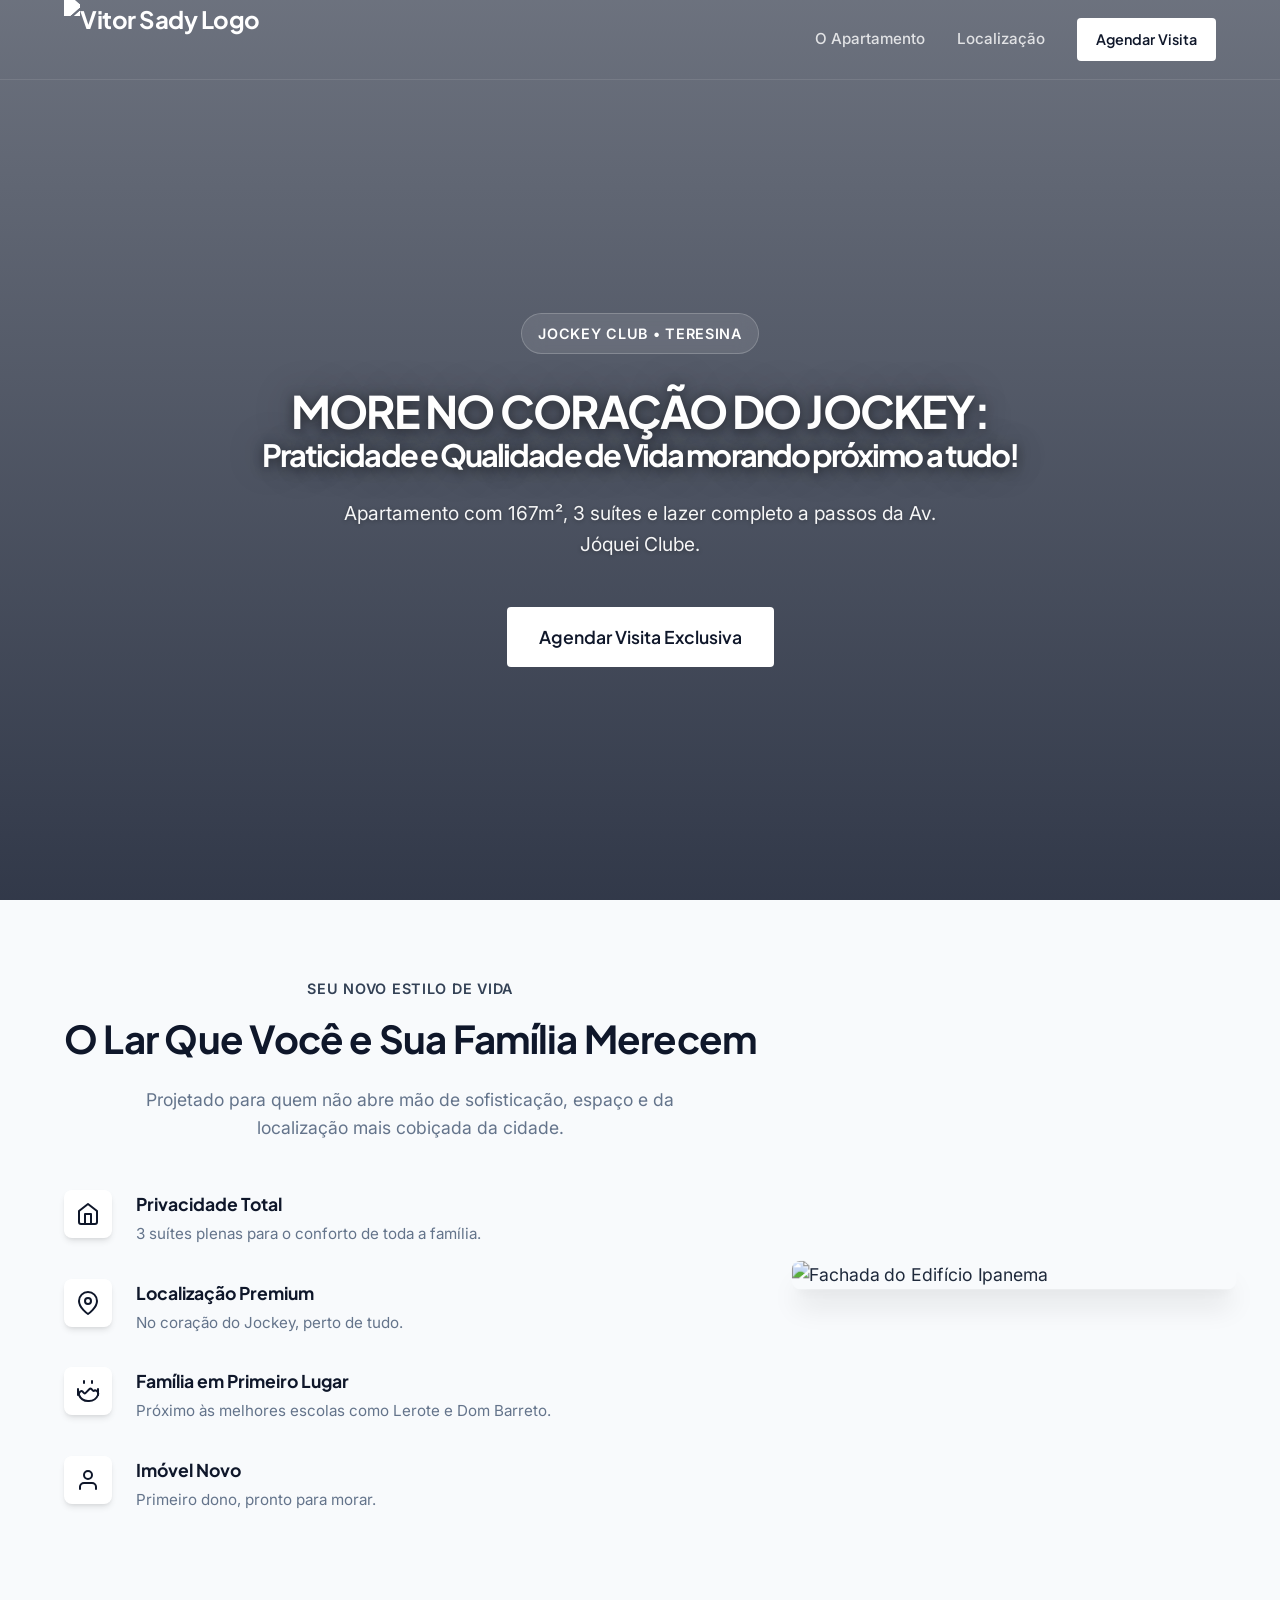
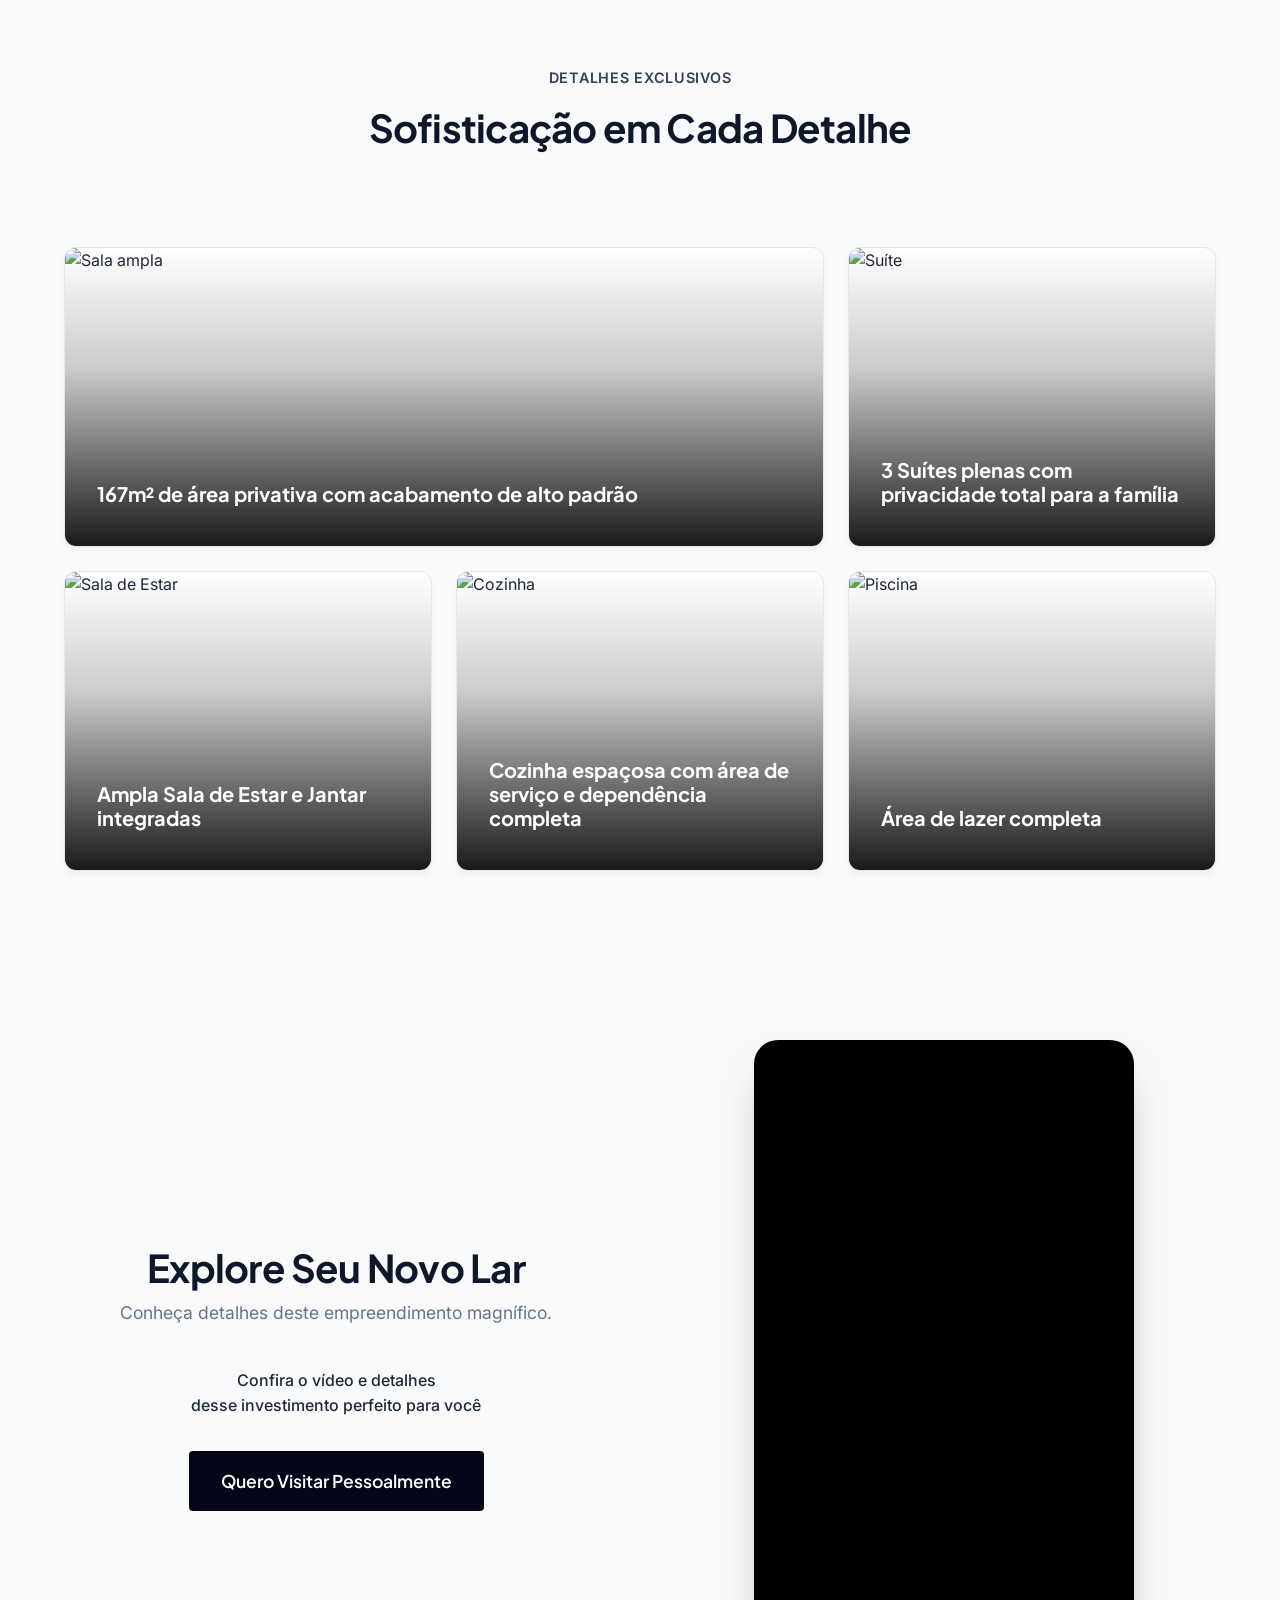
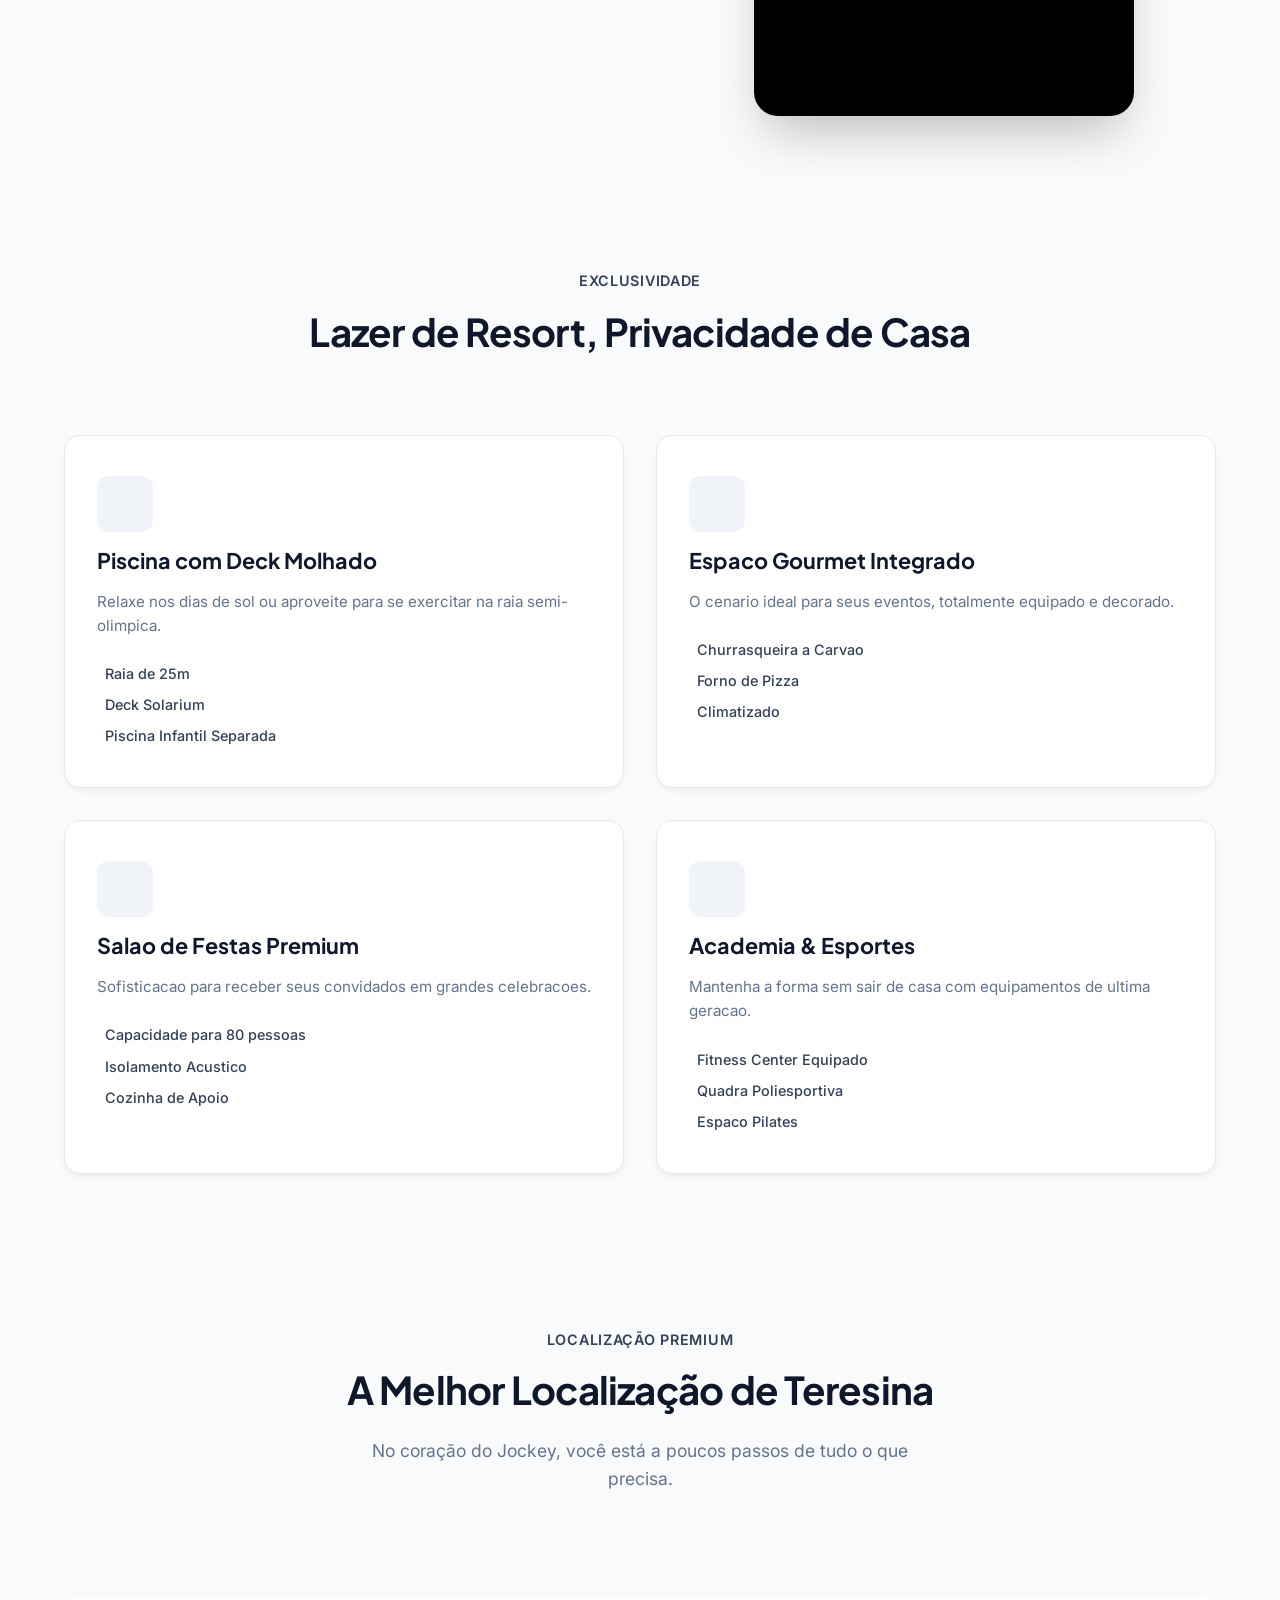
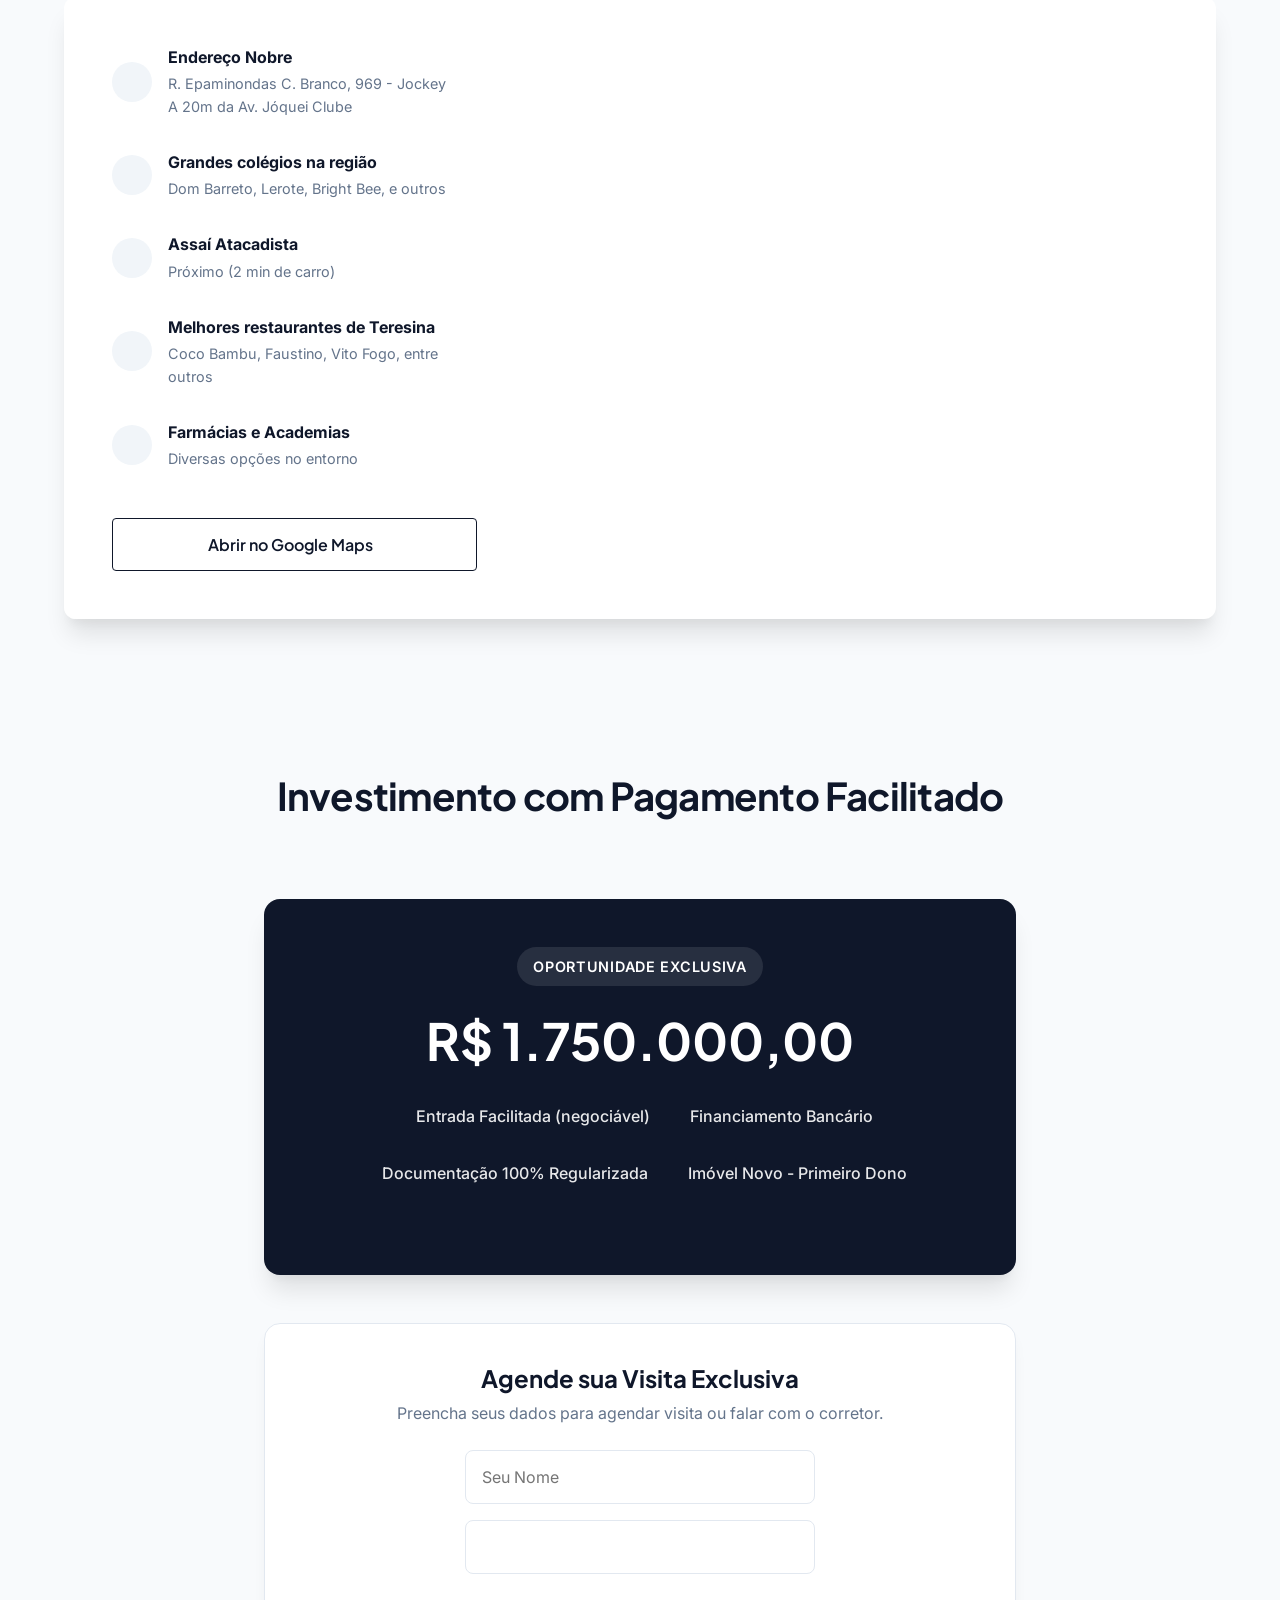
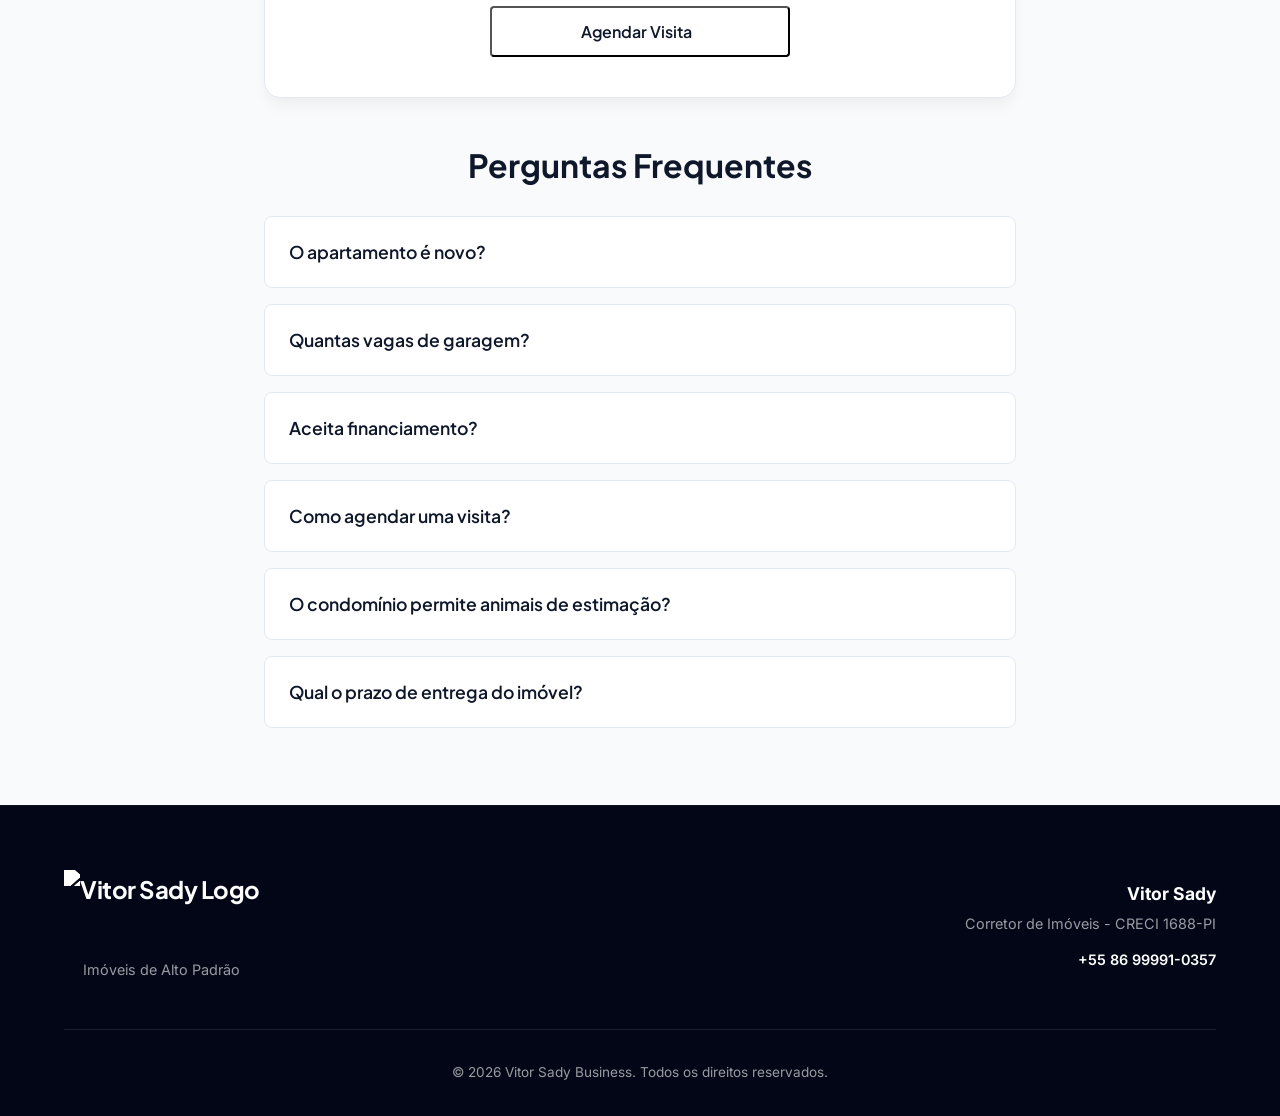
==== index.html @ 57211ab2 "copy: diminuir 5% e descer 2px" ====
<!DOCTYPE html>
<html lang="pt-BR">

<head>
    <meta charset="UTF-8">
    <meta name="viewport" content="width=device-width, initial-scale=1.0">
    <title>Apartamento de Luxo no Jockey | Edifício Ipanema</title>

    <!-- Fonts -->
    <link rel="preconnect" href="https://fonts.googleapis.com">
    <link rel="preconnect" href="https://fonts.gstatic.com" crossorigin>
    <link
        href="https://fonts.googleapis.com/css2?family=Inter:wght@300;400;500;600&family=Plus+Jakarta+Sans:wght@400;500;600;700&display=swap"
        rel="stylesheet">

    <!-- Styles -->
    <link rel="stylesheet" href="style.css">

    <!-- AOS CSS -->
    <link href="https://unpkg.com/aos@2.3.1/dist/aos.css" rel="stylesheet">

    <!-- Swiper CSS -->
    <link rel="stylesheet" href="https://cdn.jsdelivr.net/npm/swiper@11/swiper-bundle.min.css" />

    <!-- Phosphor Icons -->
    <script src="https://unpkg.com/@phosphor-icons/web@2.1.1"></script>

    <!-- intl-tel-input CSS -->
    <link rel="stylesheet" href="https://cdn.jsdelivr.net/npm/intl-tel-input@23.0.10/build/css/intlTelInput.css">

    <!-- Google Tag Manager -->
    <script>(function (w, d, s, l, i) {
            w[l] = w[l] || []; w[l].push({
                'gtm.start':
                    new Date().getTime(), event: 'gtm.js'
            }); var f = d.getElementsByTagName(s)[0],
                j = d.createElement(s), dl = l != 'dataLayer' ? '&l=' + l : ''; j.async = true; j.src =
                    'https://www.googletagmanager.com/gtm.js?id=' + i + dl; f.parentNode.insertBefore(j, f);
        })(window, document, 'script', 'dataLayer', 'GTM-5DJ7BKPL');</script>
    <!-- End Google Tag Manager -->

    <!-- Meta Pixel -->
    <script>
        !function (f, b, e, v, n, t, s) {
            if (f.fbq) return; n = f.fbq = function () {
                n.callMethod ?
                    n.callMethod.apply(n, arguments) : n.queue.push(arguments)
            };
            if (!f._fbq) f._fbq = n; n.push = n; n.loaded = !0; n.version = '2.0';
            n.queue = []; t = b.createElement(e); t.async = !0;
            t.src = v; s = b.getElementsByTagName(e)[0];
            s.parentNode.insertBefore(t, s)
        }(window, document, 'script',
            'https://connect.facebook.net/en_US/fbevents.js');
        fbq('init', '2383318495519826');
        fbq('track', 'PageView');
    </script>
    <noscript><img height="1" width="1" style="display:none"
            src="https://www.facebook.com/tr?id=2383318495519826&ev=PageView&noscript=1" /></noscript>
    <!-- End Meta Pixel -->

    <!-- Microsoft Clarity -->
    <script type="text/javascript">
        (function (c, l, a, r, i, t, y) {
            c[a] = c[a] || function () { (c[a].q = c[a].q || []).push(arguments) };
            t = l.createElement(r); t.async = 1; t.src = "https://www.clarity.ms/tag/" + i;
            y = l.getElementsByTagName(r)[0]; y.parentNode.insertBefore(t, y);
        })(window, document, "clarity", "script", "vmf20jaomr");
    </script>
    <!-- End Microsoft Clarity -->

</head>

<body>

    <!-- Google Tag Manager (noscript) -->
    <noscript><iframe src="https://www.googletagmanager.com/ns.html?id=GTM-5DJ7BKPL" height="0" width="0"
            style="display:none;visibility:hidden"></iframe></noscript>
    <!-- End Google Tag Manager (noscript) -->

    <!-- Header -->
    <header class="header">
        <div class="container header__container">
            <a href="#" class="logo">
                <img src="/.netlify/images?url=/images/logo-vitorsady.png&w=300&q=80" alt="Vitor Sady Logo"
                    class="logo__img" style="height: 80px; width: auto; filter: brightness(0) invert(1);">
            </a>
            <nav class="nav">
                <a href="#o-apartamento" class="nav__link">O Apartamento</a>
                <a href="#localizacao" class="nav__link">Localização</a>
                <a href="#contato" class="btn btn--primary btn--sm">Agendar Visita</a>
            </nav>
        </div>
    </header>

    <!-- Hero Section (Archetype: Hero Dominante) -->
    <section class="hero">
        <div class="hero__bg-container">
            <!-- Using a high-quality placeholder for luxury interior -->
            <img src="/.netlify/images?url=/images/sala%20com%20varanda-ipanema.jpeg&w=2000&q=80"
                alt="Sala de estar com varanda no Ipanema" class="hero__bg-img" loading="eager">
            <div class="hero__overlay"></div>
        </div>

        <div class="container hero__content">
            <span class="hero__tag">Jockey Club • Teresina</span>
            <h1 class="hero__headline">
                <span
                    style="font-size: 0.7em; white-space: nowrap; text-transform: uppercase; display: block; text-align: center;">More
                    no Coração do
                    Jockey:</span> <span
                    style="font-size: 0.48em; line-height: 1.2; display: block; text-align: center; white-space: nowrap; margin-top: 2px;">Praticidade
                    e Qualidade de Vida morando próximo a tudo!</span>
            </h1>

            <p class="hero__subheadline">
                Apartamento com 167m², 3 suítes e lazer completo a passos da Av. Jóquei Clube.
            </p>
            <div class="hero__actions">
                <a href="#contato" class="btn btn--primary btn--lg">
                    Agendar Visita Exclusiva
                </a>
            </div>
        </div>
    </section>

    <!-- Section 2: Para Quem é (Constraint: Grid Clean) -->
    <section class="section section--light" id="para-quem">
        <div class="container">
            <div class="grid-split grid-split--image-left">
                <div class="split__content" data-aos="fade-up" data-aos-duration="1000">
                    <span class="section__tag">Seu Novo Estilo de Vida</span>
                    <h2 class="section__title">O Lar Que Você e Sua Família Merecem</h2>
                    <p class="section__desc">
                        Projetado para quem não abre mão de sofisticação, espaço e da localização mais cobiçada da
                        cidade.
                    </p>

                    <ul class="feature-list">
                        <li class="feature-item">
                            <span class="feature-icon">
                                <svg xmlns="http://www.w3.org/2000/svg" width="24" height="24" viewBox="0 0 24 24"
                                    fill="none" stroke="currentColor" stroke-width="2" stroke-linecap="round"
                                    stroke-linejoin="round">
                                    <path d="M3 9l9-7 9 7v11a2 2 0 0 1-2 2H5a2 2 0 0 1-2-2z"></path>
                                    <polyline points="9 22 9 12 15 12 15 22"></polyline>
                                </svg>
                            </span>
                            <div class="feature-text">
                                <strong>Privacidade Total</strong>
                                <p>3 suítes plenas para o conforto de toda a família.</p>
                            </div>
                        </li>
                        <li class="feature-item">
                            <span class="feature-icon">
                                <svg xmlns="http://www.w3.org/2000/svg" width="24" height="24" viewBox="0 0 24 24"
                                    fill="none" stroke="currentColor" stroke-width="2" stroke-linecap="round"
                                    stroke-linejoin="round">
                                    <path d="M21 10c0 7-9 13-9 13s-9-6-9-13a9 9 0 0 1 18 0z"></path>
                                    <circle cx="12" cy="10" r="3"></circle>
                                </svg>
                            </span>
                            <div class="feature-text">
                                <strong>Localização Premium</strong>
                                <p>No coração do Jockey, perto de tudo.</p>
                            </div>
                        </li>
                        <li class="feature-item">
                            <span class="feature-icon">
                                <svg xmlns="http://www.w3.org/2000/svg" width="24" height="24" viewBox="0 0 24 24"
                                    fill="none" stroke="currentColor" stroke-width="2" stroke-linecap="round"
                                    stroke-linejoin="round">
                                    <path d="M22 10v6M2 10v6"></path>
                                    <path
                                        d="M12 22a9.7 9.7 0 0 1-9-6 3.5 3.5 0 0 1 1.05-3.3l.96-.51a1 1 0 0 1 1.25.13l1.8 1.8a1 1 0 0 0 1.4 0l4.3-4.3a1 1 0 0 1 1.4 0l1.8 1.8a1 1 0 0 0 1.25.13l.96-.51A3.5 3.5 0 0 1 22 16a9.7 9.7 0 0 1-9 6z">
                                    </path>
                                    <path d="M16 2v2"></path>
                                    <path d="M8 2v2"></path>
                                </svg>
                            </span>
                            <div class="feature-text">
                                <strong>Família em Primeiro Lugar</strong>
                                <p>Próximo às melhores escolas como Lerote e Dom Barreto.</p>
                            </div>
                        </li>
                        <li class="feature-item">
                            <span class="feature-icon">
                                <svg xmlns="http://www.w3.org/2000/svg" width="24" height="24" viewBox="0 0 24 24"
                                    fill="none" stroke="currentColor" stroke-width="2" stroke-linecap="round"
                                    stroke-linejoin="round">
                                    <path d="M20 21v-2a4 4 0 0 0-4-4H8a4 4 0 0 0-4 4v2"></path>
                                    <circle cx="12" cy="7" r="4"></circle>
                                </svg>
                            </span>
                            <div class="feature-text">
                                <strong>Imóvel Novo</strong>
                                <p>Primeiro dono, pronto para morar.</p>
                            </div>
                        </li>
                    </ul>
                </div>
                <div class="split__image" data-aos="fade-up" data-aos-delay="200" data-aos-duration="1000">
                    <div class="image-frame">
                        <img src="/.netlify/images?url=/images/fachada1-ipanema.jpeg&w=1200&q=80"
                            alt="Fachada do Edifício Ipanema" loading="lazy">
                    </div>
                </div>
            </div>
        </div>
    </section>

    <!-- Section 3: O Apartamento (Bento Box) -->
    <section class="section" id="o-apartamento">
        <div class="container">
            <div class="section__header" data-aos="fade-up">
                <span class="section__tag">Detalhes Exclusivos</span>
                <h2 class="section__title">Sofisticação em Cada Detalhe</h2>
            </div>

            <div class="bento-grid">
                <!-- Card 1: 167m² (Large) -->
                <div class="bento-card bento-card--large" data-aos="fade-up" data-aos-delay="100">
                    <img src="/.netlify/images?url=/images/sala%20com%20varanda-ipanema.jpeg&w=1200&q=80"
                        alt="Sala ampla" class="bento-bg" loading="lazy" width="1200" height="800">
                    <div class="bento-overlay"></div>
                    <div class="bento-icon">
                        <i class="ph ph-arrows-out-cardinal"></i>
                    </div>
                    <div class="bento-content relative">
                        <h3>167m² de área privativa com acabamento de alto padrão</h3>
                    </div>
                </div>

                <!-- Card 2: 3 Suítes -->
                <div class="bento-card" data-aos="fade-up" data-aos-delay="200">
                    <img src="/.netlify/images?url=/images/suite%20com%20varanda-ipanema.jpeg&w=800&q=80" alt="Suíte"
                        class="bento-bg" loading="lazy" width="800" height="600">
                    <div class="bento-overlay"></div>
                    <div class="bento-icon">
                        <i class="ph ph-bed"></i>
                    </div>
                    <div class="bento-content relative">
                        <h3>3 Suítes plenas com privacidade total para a família</h3>
                    </div>
                </div>

                <!-- Card 3: Sala Estar/Jantar -->
                <div class="bento-card" data-aos="fade-up" data-aos-delay="300">
                    <img src="/.netlify/images?url=/images/sala-ipanema.jpeg&w=800&q=80" alt="Sala de Estar"
                        class="bento-bg" loading="lazy" width="800" height="600">
                    <div class="bento-overlay"></div>
                    <div class="bento-icon">
                        <i class="ph ph-armchair"></i>
                    </div>
                    <div class="bento-content relative">
                        <h3>Ampla Sala de Estar e Jantar integradas</h3>
                    </div>
                </div>

                <!-- Card 4: Cozinha -->
                <div class="bento-card" data-aos="fade-up" data-aos-delay="400">
                    <img src="/.netlify/images?url=/images/cozinha-ipanema.jpeg&w=800&q=80" alt="Cozinha"
                        class="bento-bg" loading="lazy" width="800" height="600">
                    <div class="bento-overlay"></div>
                    <div class="bento-icon">
                        <i class="ph ph-cooking-pot"></i>
                    </div>
                    <div class="bento-content relative">
                        <h3>Cozinha espaçosa com área de serviço e dependência completa</h3>
                    </div>
                </div>

                <!-- Card 5: Área de Lazer (Atualizado) -->
                <div class="bento-card" data-aos="fade-up" data-aos-delay="500">
                    <img src="/.netlify/images?url=/images/piscina-ipanema.jpeg&w=800&q=80" alt="Piscina"
                        class="bento-bg" loading="lazy" width="800" height="600">
                    <div class="bento-overlay"></div>
                    <div class="bento-icon">
                        <i class="ph ph-swimming-pool"></i>
                    </div>
                    <div class="bento-content relative">
                        <h3>Área de lazer completa</h3>
                    </div>
                </div>
            </div>
        </div>
    </section>

    <!-- Section 4: Explore Seu Novo Lar (Video Tour) -->
    <section class="section section--light" id="galeria">
        <div class="container">
            <div class="grid-split grid-split--video">
                <div class="split__content" data-aos="fade-right"
                    style="text-align: center; display: flex; flex-direction: column; align-items: center;">

                    <h2 class="section__title">Explore Seu Novo Lar</h2>
                    <p class="section__desc">
                        Conheça detalhes deste empreendimento magnífico.
                    </p>
                    <div class="video-highlights" style="text-align: center; align-items: center;">
                        <div class="highlight-item" style="justify-content: center; text-align: center;">
                            <span style="display: block; max-width: 350px; margin: 0 auto; font-size: 1rem;">Confira
                                o vídeo e detalhes<br>desse investimento perfeito para você</span>
                        </div>

                    </div>
                    <a href="#contato" class="btn btn--accent btn--lg desktop-only"
                        style="margin-top: 2rem; display: table; margin-left: auto; margin-right: auto;">
                        Quero Visitar Pessoalmente
                    </a>

                </div>
                <div class="split__video" data-aos="fade-left">
                    <div class="video-container-vertical">
                        <div class="video-wrapper">
                            <video class="video-element" loop playsinline
                                poster="/.netlify/images?url=/images/fachada1-ipanema.jpeg&w=800&q=80"
                                style="width: 100%; height: 100%; object-fit: cover; cursor: pointer;">
                                <source src="/images/video-ipanema.MOV" type="video/quicktime">
                                <source src="/images/video-ipanema.MOV" type="video/mp4">
                                Seu navegador não suporta vídeos.
                            </video>
                            <div class="video-play-btn">
                                <i class="ph-fill ph-play" style="font-size: 5rem; color: white;"></i>
                            </div>
                        </div>
                    </div>
                    <a href="#contato" class="btn btn--accent btn--lg mobile-only"
                        style="margin-top: 2rem; display: table; margin-left: auto; margin-right: auto;">
                        Quero Visitar Pessoalmente
                    </a>
                </div>
            </div>
        </div>
    </section>

    <!-- Section 5: Lazer e Convivência (Zig-Zag) -->
    <section class="section" id="lazer">
        <div class="container">
            <div class="section__header" data-aos="fade-up">
                <span class="section__tag">Exclusividade</span>
                <h2 class="section__title">Lazer de Resort, Privacidade de Casa</h2>
            </div>

            <div class="leisure-cards-grid">
                <!-- Card 1: Piscina -->
                <div class="leisure-card" data-aos="fade-up" data-aos-delay="100">
                    <div class="leisure-card__icon">
                        <i class="ph ph-swimming-pool"></i>
                    </div>
                    <h3 class="leisure-card__title">Piscina com Deck Molhado</h3>
                    <p class="leisure-card__desc">Relaxe nos dias de sol ou aproveite para se exercitar na raia
                        semi-olimpica.</p>
                    <ul class="leisure-card__features">
                        <li><i class="ph ph-check-circle"></i> Raia de 25m</li>
                        <li><i class="ph ph-check-circle"></i> Deck Solarium</li>
                        <li><i class="ph ph-check-circle"></i> Piscina Infantil Separada</li>
                    </ul>
                </div>

                <!-- Card 2: Espaco Gourmet -->
                <div class="leisure-card" data-aos="fade-up" data-aos-delay="200">
                    <div class="leisure-card__icon">
                        <i class="ph ph-fork-knife"></i>
                    </div>
                    <h3 class="leisure-card__title">Espaco Gourmet Integrado</h3>
                    <p class="leisure-card__desc">O cenario ideal para seus eventos, totalmente equipado e decorado.</p>
                    <ul class="leisure-card__features">
                        <li><i class="ph ph-check-circle"></i> Churrasqueira a Carvao</li>
                        <li><i class="ph ph-check-circle"></i> Forno de Pizza</li>
                        <li><i class="ph ph-check-circle"></i> Climatizado</li>
                    </ul>
                </div>

                <!-- Card 3: Salao de Festas -->
                <div class="leisure-card" data-aos="fade-up" data-aos-delay="300">
                    <div class="leisure-card__icon">
                        <i class="ph ph-champagne"></i>
                    </div>
                    <h3 class="leisure-card__title">Salao de Festas Premium</h3>
                    <p class="leisure-card__desc">Sofisticacao para receber seus convidados em grandes celebracoes.</p>
                    <ul class="leisure-card__features">
                        <li><i class="ph ph-check-circle"></i> Capacidade para 80 pessoas</li>
                        <li><i class="ph ph-check-circle"></i> Isolamento Acustico</li>
                        <li><i class="ph ph-check-circle"></i> Cozinha de Apoio</li>
                    </ul>
                </div>

                <!-- Card 4: Academia -->
                <div class="leisure-card" data-aos="fade-up" data-aos-delay="400">
                    <div class="leisure-card__icon">
                        <i class="ph ph-barbell"></i>
                    </div>
                    <h3 class="leisure-card__title">Academia & Esportes</h3>
                    <p class="leisure-card__desc">Mantenha a forma sem sair de casa com equipamentos de ultima geracao.
                    </p>
                    <ul class="leisure-card__features">
                        <li><i class="ph ph-check-circle"></i> Fitness Center Equipado</li>
                        <li><i class="ph ph-check-circle"></i> Quadra Poliesportiva</li>
                        <li><i class="ph ph-check-circle"></i> Espaco Pilates</li>
                    </ul>
                </div>
            </div>
        </div>
    </section>

    <!-- Section 6: Localização (Map) -->
    <section class="section section--light" id="localizacao">
        <div class="container">
            <div class="section__header" data-aos="fade-up">
                <span class="section__tag">Localização Premium</span>
                <h2 class="section__title">A Melhor Localização de Teresina</h2>
                <p class="section__desc">No coração do Jockey, você está a poucos passos de tudo o que precisa.</p>
            </div>

            <div class="location-container">
                <!-- Lista de Proximidade -->
                <div class="location-list" data-aos="fade-right">
                    <div class="location-item">
                        <div class="location-icon">
                            <i class="ph ph-map-pin"></i>
                        </div>
                        <div class="location-info">
                            <strong>Endereço Nobre</strong>
                            <span>R. Epaminondas C. Branco, 969 - Jockey<br>A 20m da Av. Jóquei Clube</span>
                        </div>
                    </div>
                    <div class="location-item">
                        <div class="location-icon">
                            <i class="ph ph-graduation-cap"></i>
                        </div>
                        <div class="location-info">
                            <strong>Grandes colégios na região</strong>
                            <span>Dom Barreto, Lerote, Bright Bee, e outros</span>
                        </div>
                    </div>
                    <div class="location-item">
                        <div class="location-icon">
                            <i class="ph ph-shopping-cart"></i>
                        </div>
                        <div class="location-info">
                            <strong>Assaí Atacadista</strong>
                            <span>Próximo (2 min de carro)</span>
                        </div>
                    </div>
                    <div class="location-item">
                        <div class="location-icon">
                            <i class="ph ph-fork-knife"></i>
                        </div>
                        <div class="location-info">
                            <strong>Melhores restaurantes de Teresina</strong>
                            <span>Coco Bambu, Faustino, Vito Fogo, entre outros</span>
                        </div>
                    </div>
                    <div class="location-item">
                        <div class="location-icon">
                            <i class="ph ph-first-aid-kit"></i>
                        </div>
                        <div class="location-info">
                            <strong>Farmácias e Academias</strong>
                            <span>Diversas opções no entorno</span>
                        </div>
                    </div>

                    <a href="https://www.google.com/maps/place/Condom%C3%ADnio+Ipanema/@-5.072639,-42.791676,15z"
                        target="_blank" class="btn btn--primary btn--outline">
                        Abrir no Google Maps
                        <i class="ph ph-arrow-up-right"></i>
                    </a>
                </div>

                <!-- Mapa Google Maps -->
                <div class="location-map" data-aos="fade-left">
                    <iframe
                        src="https://www.google.com/maps/embed?pb=!1m18!1m12!1m3!1d7948.383612598257!2d-42.791676305559115!3d-5.072639179616564!2m3!1f0!2f0!3f0!3m2!1i1024!2i768!4f13.1!3m3!1m2!1s0x78e3b001b61cc8d%3A0xbdd4f59ca7534619!2sCondom%C3%ADnio%20Ipanema!5e0!3m2!1spt-BR!2sbr!4v1770845676160!5m2!1spt-BR!2sbr"
                        width="100%" height="100%" style="border:0;" allowfullscreen="" loading="lazy"
                        referrerpolicy="no-referrer-when-downgrade">
                    </iframe>
                </div>
            </div>
        </div>
    </section>

    <!-- Section 7: Investimento -->
    <section class="section" id="investimento">
        <div class="container container--narrow">
            <div class="section__header" data-aos="fade-up">
                <h2 class="section__title" style="text-align:center;">Investimento com Pagamento Facilitado</h2>
            </div>

            <div class="investment-card" data-aos="zoom-in">
                <span class="investment-tag">Oportunidade Exclusiva</span>
                <h2 class="investment-price">R$ 1.750.000,00</h2>
                <div class="investment-features">
                    <span><i class="ph ph-hand-coins"></i> Entrada Facilitada (negociável)</span>
                    <span><i class="ph ph-bank"></i> Financiamento Bancário</span>
                    <span><i class="ph ph-file-text"></i> Documentação 100% Regularizada</span>
                    <span><i class="ph ph-seal-check"></i> Imóvel Novo - Primeiro Dono</span>
                </div>
            </div>

            <div class="investment-form" id="contato" data-aos="fade-up" data-aos-delay="150">
                <h3 class="investment-form__title">Agende sua Visita Exclusiva</h3>
                <p class="investment-form__desc">Preencha seus dados para agendar visita ou falar com o corretor.</p>
                <form id="lead-form" name="lead-ipanema" method="POST" action="/obrigado.html" data-netlify="true"
                    netlify-honeypot="bot-field" class="investment-form__form" data-form>

                    <!-- OBRIGATÓRIO para AJAX -->
                    <input type="hidden" name="form-name" value="lead-ipanema">

                    <!-- Honeypot -->
                    <p hidden><label>Não preencha: <input name="bot-field"></label></p>

                    <div class="form-group">
                        <input type="text" id="name" name="name" placeholder="Seu Nome" required autocomplete="name">
                    </div>
                    <div class="form-group">
                        <input type="tel" id="phone" name="phone" required autocomplete="tel">
                    </div>

                    <div class="form-feedback"></div>

                    <button type="submit" class="btn btn--primary btn--lg btn--full">
                        Agendar Visita
                        <i class="ph ph-arrow-right"></i>
                    </button>
                </form>
            </div>

            <div class="faq-section" data-aos="fade-up" data-aos-delay="200">
                <h3 class="faq-title">Perguntas Frequentes</h3>
                <div class="accordion">
                    <div class="accordion-item">
                        <button class="accordion-header">
                            O apartamento é novo?
                            <i class="ph ph-caret-down"></i>
                        </button>
                        <div class="accordion-content">
                            <p>Sim, é um imóvel novo, nunca habitado (primeiro dono).</p>
                        </div>
                    </div>
                    <div class="accordion-item">
                        <button class="accordion-header">
                            Quantas vagas de garagem?
                            <i class="ph ph-caret-down"></i>
                        </button>
                        <div class="accordion-content">
                            <p>São 3 vagas de garagem cobertas e soltas.</p>
                        </div>
                    </div>
                    <div class="accordion-item">
                        <button class="accordion-header">
                            Aceita financiamento?
                            <i class="ph ph-caret-down"></i>
                        </button>
                        <div class="accordion-content">
                            <p>Sim, trabalhamos com todos os bancos para aprovação do seu crédito.</p>
                        </div>
                    </div>
                    <div class="accordion-item">
                        <button class="accordion-header">
                            Como agendar uma visita?
                            <i class="ph ph-caret-down"></i>
                        </button>
                        <div class="accordion-content">
                            <p>Basta preencher o formulário abaixo e falar diretamente comigo.</p>
                        </div>
                    </div>
                    <div class="accordion-item">
                        <button class="accordion-header">
                            O condomínio permite animais de estimação?
                            <i class="ph ph-caret-down"></i>
                        </button>
                        <div class="accordion-content">
                            <p>Sim, o condomínio é Pet Friendly e conta com áreas de passeio próximas ao empreendimento.
                            </p>
                        </div>
                    </div>
                    <div class="accordion-item">
                        <button class="accordion-header">
                            Qual o prazo de entrega do imóvel?
                            <i class="ph ph-caret-down"></i>
                        </button>
                        <div class="accordion-content">
                            <p>O Edifício Ipanema já está pronto para morar! Agende sua visita e mude-se imediatamente.
                            </p>
                        </div>
                    </div>
                </div>
            </div>
        </div>
    </section>

    </section>

    <!-- Qualification Modal -->
    <div id="quiz-modal" class="modal-overlay" aria-hidden="true">
        <div class="modal-content">
            <button class="modal-close" aria-label="Fechar">&times;</button>

            <div id="quiz-step-1" class="quiz-step active">
                <h3>Estamos quase lá!</h3>
                <p>Responda rápido para personalizarmos seu atendimento.</p>

                <form id="quiz-form" name="qualification-ipanema" method="POST" action="/obrigado.html"
                    data-netlify="true" netlify-honeypot="bot-field">
                    <!-- OBRIGATÓRIO para AJAX -->
                    <input type="hidden" name="form-name" value="qualification-ipanema">

                    <!-- Honeypot -->
                    <p hidden><label>Não preencha: <input name="bot-field"></label></p>

                    <!-- Hidden inputs para vincular ao lead -->
                    <input type="hidden" name="lead_name" id="quiz-lead-name">
                    <input type="hidden" name="lead_phone" id="quiz-lead-phone">

                    <div class="quiz-question">
                        <label>Qual sua urgência para adquirir o imóvel?</label>
                        <div class="quiz-options">
                            <label class="quiz-option">
                                <input type="radio" name="urgency" value="Imediata" required>
                                <span>Imediatamente</span>
                            </label>
                            <label class="quiz-option">
                                <input type="radio" name="urgency" value="3 meses">
                                <span>Até 3 meses</span>
                            </label>
                            <label class="quiz-option">
                                <input type="radio" name="urgency" value="1 ano">
                                <span>Até 1 ano</span>
                            </label>
                        </div>
                    </div>

                    <div class="quiz-question">
                        <label>A renda familiar ideal para adquirir esse imóvel é de R$35 mil. Você acha que é a
                            sua?</label>
                        <div class="quiz-options">
                            <label class="quiz-option">
                                <input type="radio" name="income" value="Sim" required>
                                <span>Sim</span>
                            </label>
                            <label class="quiz-option">
                                <input type="radio" name="income" value="Não">
                                <span>Não</span>
                            </label>
                        </div>
                    </div>

                    <div class="form-feedback"></div>
                    <button type="submit" class="btn btn--primary btn--full">Concluir Agendamento</button>
                </form>
            </div>

            <div id="quiz-success" class="quiz-step">
                <div class="success-icon">
                    <i class="ph ph-check-circle"></i>
                </div>
                <h3>Agendamento Confirmado!</h3>
                <p>Obrigado, <span id="user-name-display"></span>. Recebemos seus dados e em breve entraremos em contato
                    pelo WhatsApp para confirmar o horário.</p>
                <button class="btn btn--primary btn--outline modal-close-btn">Fechar</button>
            </div>
        </div>
    </div>

    <!-- Lightbox Modal -->
    <div id="lightbox-modal" class="modal-overlay" aria-hidden="true" style="z-index: 1000;">
        <div class="lightbox-content"
            style="position: relative; max-width: 90%; max-height: 90vh; display: flex; justify-content: center; align-items: center;">
            <button class="lightbox-close" aria-label="Fechar"
                style="position: absolute; top: -40px; right: 0; background: none; border: none; color: white; font-size: 2rem; cursor: pointer;">&times;</button>
            <img id="lightbox-img" src="" alt="Imagem ampliada"
                style="max-width: 100%; max-height: 90vh; border-radius: 8px; box-shadow: 0 10px 25px rgba(0,0,0,0.5);">
        </div>
    </div>

    <!-- Footer -->
    <footer class="footer">
        <div class="container">
            <div class="footer-content">
                <div class="footer-brand">
                    <a href="#" class="logo">
                        <img src="/.netlify/images?url=/images/logo-vitorsady.png&w=300&q=80" alt="Vitor Sady Logo"
                            class="logo__img" style="height: 80px; width: auto; filter: brightness(0) invert(1);">
                    </a>
                    <p>Imóveis de Alto Padrão</p>
                </div>
                <div class="footer-contact">
                    <strong>Vitor Sady</strong>
                    <span>Corretor de Imóveis - CRECI 1688-PI</span>
                    <a href="tel:+5586999910357" class="footer-phone">+55 86 99991-0357</a>
                </div>
            </div>
            <div class="footer-bottom">
                <p>&copy; 2026 Vitor Sady Business. Todos os direitos reservados.</p>
            </div>
        </div>
    </footer>

    <!-- AOS Script -->
    <script src="https://unpkg.com/aos@2.3.1/dist/aos.js"></script>

    <!-- Swiper JS -->
    <script src="https://cdn.jsdelivr.net/npm/swiper@11/swiper-bundle.min.js"></script>

    <!-- intl-tel-input JS -->
    <script src="https://cdn.jsdelivr.net/npm/intl-tel-input@23.0.10/build/js/intlTelInput.min.js"></script>

    <!-- Main Script -->
    <script src="script.js"></script>

    <script>
        AOS.init({
            disableMutationObserver: true,
            once: true,
            offset: 50
        });
    </script>
</body>

</html>
---- style.css ----
/* 
* Theme: Minimalist Executive
* Fonts: Plus Jakarta Sans (Headers) + Inter (Body)
* Colors: Slate 900 (Primary), Slate 50 (Bg)
*/

:root {
    /* Colors */
    --color-primary: #0f172a;
    /* Slate 900 */
    --color-secondary: #334155;
    /* Slate 700 */
    --color-accent: #ffffff;
    /* White */
    --color-bg: #f8fafc;
    /* Slate 50 */
    --color-text: #1e293b;
    /* Slate 800 */
    --color-text-light: #64748b;
    /* Slate 500 */
    --color-border: #e2e8f0;
    /* Slate 200 */

    /* Typography */
    --font-heading: 'Plus Jakarta Sans', sans-serif;
    --font-body: 'Inter', sans-serif;

    /* Spacing */
    --container-width: 1200px;
    --header-height: 80px;

    /* Spacing Fluid */
    --space-sm: clamp(0.75rem, 0.6rem + 0.8vw, 1.25rem);
    --space-md: clamp(1.5rem, 1.2rem + 1.5vw, 2.5rem);
    --space-lg: clamp(2.5rem, 2rem + 2.5vw, 3.5rem);
    --space-xl: clamp(3rem, 2.4rem + 3vw, 5rem);
}

/* Reset & Base */
*,
*::before,
*::after {
    box-sizing: border-box;
    margin: 0;
    padding: 0;
}

html {
    scroll-behavior: smooth;
    font-size: 16px;
}

body {
    font-family: var(--font-body);
    background-color: var(--color-bg);
    color: var(--color-text);
    line-height: 1.6;
    -webkit-font-smoothing: antialiased;
}

h1,
h2,
h3,
h4,
h5,
h6 {
    font-family: var(--font-heading);
    font-weight: 700;
    line-height: 1.2;
    color: var(--color-primary);
}

img {
    max-width: 100%;
    display: block;
    height: auto;
}

a {
    text-decoration: none;
    color: inherit;
    transition: all 0.3s ease;
}

/* Layout Utilities */
.container {
    width: 100%;
    max-width: var(--container-width);
    margin: 0 auto;
    padding: 0 1.5rem;
}

.section {
    padding: var(--space-xl) 0;
}

.section--light {
    background-color: var(--color-bg);
}

/* Header */
.header {
    position: absolute;
    top: 0;
    left: 0;
    width: 100%;
    z-index: 100;
    height: var(--header-height);
    display: flex;
    align-items: center;
    border-bottom: 1px solid rgba(255, 255, 255, 0.1);
}

.header__container {
    display: flex;
    justify-content: space-between;
    align-items: center;
}

.logo {
    font-family: var(--font-heading);
    font-weight: 700;
    font-size: 1.5rem;
    color: white;
    letter-spacing: -0.02em;
}

.nav {
    display: flex;
    gap: 2rem;
    align-items: center;
}

.nav__link {
    color: rgba(255, 255, 255, 0.8);
    font-size: 0.95rem;
    font-weight: 500;
}

.nav__link:hover {
    color: white;
}

/* Buttons */
.btn {
    display: inline-flex;
    align-items: center;
    justify-content: center;
    padding: 0.8rem 1.6rem;
    border-radius: 4px;
    font-weight: 600;
    cursor: pointer;
    transition: all 0.3s cubic-bezier(0.4, 0, 0.2, 1);
    font-family: var(--font-heading);
}

.btn--primary {
    background-color: white;
    color: var(--color-primary);
}

.btn--primary:hover {
    transform: translateY(-2px);
    box-shadow: 0 10px 20px rgba(0, 0, 0, 0.1);
}

.btn--accent {
    background-color: #020617;
    color: white;
}

.btn--accent:hover {
    background-color: #0f172a;
    transform: translateY(-2px);
    box-shadow: 0 10px 20px rgba(2, 6, 23, 0.3);
}

.btn--sm {
    padding: 0.6rem 1.2rem;
    font-size: 0.9rem;
}

.btn--lg {
    padding: 1rem 2rem;
    font-size: 1.1rem;
}

/* Hero Section */
.hero {
    position: relative;
    height: 100dvh;
    min-height: 600px;
    display: flex;
    align-items: center;
    color: white;
    overflow: hidden;
}

.hero__bg-container {
    position: absolute;
    inset: 0;
    z-index: 1;
}

.hero__bg-img {
    width: 100%;
    height: 100%;
    object-fit: cover;
    /* Basic Parallax simulation with fixed attachment where supported, usually JS is better for control but this is CSS only attempt or basic */
    /* For true parallax we need JS or simple CSS transform */
    transform: scale(1.1);
    /* Slight zoom for future parallax hook */
}

/* Overlay gradient for text readability */
.hero__overlay {
    position: absolute;
    inset: 0;
    background: linear-gradient(to bottom,
            rgba(15, 23, 42, 0.6) 0%,
            rgba(15, 23, 42, 0.85) 100%);
    z-index: 2;
}

.hero__content {
    position: relative;
    z-index: 3;
    max-width: 900px;
    /* Constraints: Hero Dominante focus */
    margin-left: auto;
    margin-right: auto;
    text-align: center;
    padding-top: var(--header-height);
}

.hero__tag {
    display: inline-block;
    padding: 0.5rem 1rem;
    background: rgba(255, 255, 255, 0.1);
    backdrop-filter: blur(10px);
    border: 1px solid rgba(255, 255, 255, 0.2);
    border-radius: 100px;
    font-size: 0.9rem;
    font-weight: 600;
    margin-bottom: 2rem;
    text-transform: uppercase;
    letter-spacing: 0.05em;
    animation: fadeUp 0.8s ease-out forwards;
}

.hero__headline {
    font-size: clamp(2.5rem, 5vw, 4.5rem);
    line-height: 1.1;
    margin-bottom: 1.5rem;
    letter-spacing: -0.03em;
    color: #ffffff;
    text-shadow: 0 2px 12px rgba(0, 0, 0, 0.5), 0 0 40px rgba(0, 0, 0, 0.3);
}

.hero__subheadline {
    font-size: clamp(1.1rem, 1.5vw, 1.35rem);
    color: rgba(255, 255, 255, 0.95);
    margin-bottom: 3rem;
    max-width: 600px;
    margin-left: auto;
    margin-right: auto;
    text-shadow: 0 1px 4px rgba(0, 0, 0, 0.3);
}

.hero__actions {
    display: flex;
    justify-content: center;
}

/* Animations */
@keyframes fadeUp {
    to {
        opacity: 1;
        transform: translateY(0);
    }
}

/* Section: Para Quem (Split Layout) */
.section__tag {
    display: block;
    color: var(--color-secondary);
    font-weight: 600;
    text-transform: uppercase;
    letter-spacing: 0.05em;
    font-size: 0.9rem;
    margin-bottom: 1rem;
    text-align: center;
}

.section__title {
    font-size: clamp(2rem, 3vw, 3rem);
    letter-spacing: -0.02em;
    margin-bottom: 1.5rem;
    white-space: nowrap;
    text-align: center;
}

.section__desc {
    color: var(--color-text-light);
    font-size: 1.1rem;
    margin-bottom: 3rem;
    text-align: center;
    max-width: 600px;
    margin-left: auto;
    margin-right: auto;
}

.grid-split {
    display: grid;
    grid-template-columns: 1fr 1fr;
    gap: var(--space-lg);
    align-items: center;
}

.feature-list {
    list-style: none;
    display: flex;
    flex-direction: column;
    gap: 2rem;
}

.feature-item {
    display: flex;
    gap: 1.5rem;
    align-items: flex-start;
}

.feature-icon {
    display: flex;
    align-items: center;
    justify-content: center;
    width: 48px;
    height: 48px;
    background-color: white;
    color: var(--color-primary);
    border-radius: 8px;
    /* Slightly rounded, executive feel */
    box-shadow: 0 4px 6px -1px rgba(0, 0, 0, 0.1), 0 2px 4px -1px rgba(0, 0, 0, 0.06);
    flex-shrink: 0;
}

.feature-text strong {
    display: block;
    font-family: var(--font-heading);
    font-size: 1.1rem;
    margin-bottom: 0.25rem;
    color: var(--color-primary);
}

.feature-text p {
    color: var(--color-text-light);
    font-size: 0.95rem;
}


/* Image Frame large variant */
.grid-split--image-large {
    grid-template-columns: 1.5fr 0.5fr;
}

.grid-split--image-left {
    grid-template-columns: 0.8fr 1.2fr;
}

.image-frame {
    position: relative;
    border-radius: 8px;
    overflow: hidden;
    box-shadow: 0 20px 25px -5px rgba(0, 0, 0, 0.1), 0 10px 10px -5px rgba(0, 0, 0, 0.04);
}


.image-frame img {
    width: 100%;
    height: auto;
    transition: transform 0.7s ease;
}

.image-frame:hover img {
    transform: scale(1.05);
    /* Constraint: Hover Scale (Interaction) */
}

/* Footer Placeholder */
.footer {
    padding: 2rem 0;
    background-color: var(--color-primary);
    color: rgba(255, 255, 255, 0.6);
    text-align: center;
    font-size: 0.9rem;
}

/* Responsive */
@media (max-width: 768px) {
    .nav {
        display: none;
        /* Hide nav for demo simplicity */
    }

    .grid-split {
        grid-template-columns: 1fr;
    }

    .split__image {
        order: -1;
        /* Image first on mobile */
        margin-bottom: var(--space-md);
    }

    .hero__headline {
        font-size: 2.5rem;
    }

    .leisure-image {
        order: -1;
        /* Image always first on mobile */
    }
}

/* Section 3: O Apartamento (Bento Box) */
.section__header {
    display: flex;
    flex-direction: column;
    align-items: center;
    text-align: center;
    margin-bottom: var(--space-lg);
    max-width: 800px;
    margin-left: auto;
    margin-right: auto;
}

.bento-grid {
    display: grid;
    grid-template-columns: repeat(3, 1fr);
    gap: 1.5rem;
    padding: 1rem 0;
}


.bento-card {
    background: #ffffff;
    border: 1px solid var(--color-border);
    border-radius: 12px;
    padding: 2rem;
    display: flex;
    flex-direction: column;
    justify-content: flex-end;
    /* Text at bottom */
    gap: 1.5rem;
    transition: all 0.3s ease;
    box-shadow: 0 4px 6px -1px rgba(0, 0, 0, 0.05);
    position: relative;
    overflow: hidden;
    min-height: 300px;
    /* Ensure height for images */
}

.bento-bg {
    position: absolute;
    inset: 0;
    width: 100%;
    height: 100%;
    object-fit: cover;
    transition: transform 0.7s ease;
    z-index: 1;
}

.bento-overlay {
    position: absolute;
    inset: 0;
    background: linear-gradient(to top, rgba(0, 0, 0, 0.9), rgba(0, 0, 0, 0.2) 60%, transparent);
    z-index: 2;
}

.bento-content.relative {
    position: relative;
    z-index: 3;
}

.bento-card:hover {
    transform: translateY(-5px);
    box-shadow: 0 20px 25px -5px rgba(0, 0, 0, 0.1);
    border-color: rgba(15, 23, 42, 0.1);
}

.bento-card:hover .bento-bg {
    transform: scale(1.1);
}

.bento-card--large {
    grid-column: span 2;
    /* Remove gradient bg since we use images now */
}

.bento-icon {
    width: 48px;
    height: 48px;
    border-radius: 8px;
    background-color: rgba(255, 255, 255, 0.2);
    /* Transparent on image */
    backdrop-filter: blur(4px);
    color: white;
    /* White on image */
    display: flex;
    align-items: center;
    justify-content: center;
    font-size: 1.5rem;
    transition: background-color 0.3s ease;
}

.bento-card:hover .bento-icon {
    background-color: var(--color-primary);
    color: white;
}

.bento-content h3 {
    font-size: 1.25rem;
    margin-bottom: 0.5rem;
    color: white;
    /* Text always white over images */
    font-family: var(--font-heading);
    font-weight: 700;
}

.bento-content p {
    padding-bottom: 0;
    color: rgba(255, 255, 255, 0.9);
    /* Text always white over images */
}


.swiper {
    width: 100%;
    padding-bottom: 50px !important;
    /* Space for pagination */
}

.swiper-slide {
    background-position: center;
    background-size: cover;
    width: 100%;
    /* Default mobile */
    height: 400px;
    /* Fixed height for consistency */
    border-radius: 12px;
    overflow: hidden;
    /* For image zoom effect */
    position: relative;
    box-shadow: 0 10px 15px -3px rgba(0, 0, 0, 0.1);
}

.swiper-slide img {
    width: 100%;
    height: 100%;
    object-fit: cover;
    transition: transform 0.7s ease;
}

.swiper-slide:hover img {
    transform: scale(1.05);
}

.slide-caption {
    position: absolute;
    bottom: 0;
    left: 0;
    width: 100%;
    padding: 2rem 1.5rem;
    background: linear-gradient(to top, rgba(0, 0, 0, 0.8), transparent);
    color: white;
    transform: translateY(100%);
    transition: transform 0.4s ease;
}

.swiper-slide:hover .slide-caption {
    transform: translateY(0);
}

.slide-caption h3 {
    margin-bottom: 0.25rem;
    font-size: 1.25rem;
    color: white;
}

.slide-caption p {
    font-size: 0.9rem;
    color: rgba(255, 255, 255, 0.9);
}

/* Custom Navigation */
.swiper-button-next,
.swiper-button-prev {
    color: white !important;
    background: rgba(15, 23, 42, 0.5);
    width: 48px !important;
    height: 48px !important;
    border-radius: 50%;
    backdrop-filter: blur(4px);
    transition: all 0.3s ease;
}

.swiper-button-next:hover,
.swiper-button-prev:hover {
    background: rgba(15, 23, 42, 0.9);
    transform: scale(1.1);
}

.swiper-button-next::after,
.swiper-button-prev::after {
    font-size: 1.2rem !important;
    font-weight: bold;
}

.swiper-pagination-bullet {
    background: var(--color-primary) !important;
    opacity: 0.3 !important;
    transition: all 0.3s ease !important;
}

.swiper-pagination-bullet-active {
    opacity: 1 !important;
    width: 24px !important;
    border-radius: 4px !important;
}

@media (min-width: 1024px) {
    .swiper-slide {
        height: 500px;
    }
}

/* Section 5: Lazer (Zig-Zag) */
.leisure-list {
    display: flex;
    flex-direction: column;
    gap: 8rem;
}

.leisure-item {
    display: grid;
    grid-template-columns: 1fr 1fr;
    gap: var(--space-lg);
    align-items: center;
}

.leisure-item--reverse {
    direction: rtl;
    /* Visual swap */
}

.leisure-item--reverse .leisure-content {
    direction: ltr;
    /* Reset text direction */
}

.leisure-image {
    position: relative;
    border-radius: 12px;
    overflow: hidden;
    box-shadow: 0 20px 25px -5px rgba(0, 0, 0, 0.1), 0 10px 10px -5px rgba(0, 0, 0, 0.04);
}

.leisure-image img {
    width: 100%;
    aspect-ratio: 4/3;
    object-fit: cover;
    transition: transform 0.7s ease;
}

.leisure-image:hover img {
    transform: scale(1.05);
}

.leisure-content h3 {
    font-size: 1.75rem;
    margin-bottom: 1rem;
    color: var(--color-primary);
}

.leisure-content p {
    font-size: 1.1rem;
    color: var(--color-text-light);
    margin-bottom: 2rem;
}

.leisure-features {
    list-style: none;
    display: flex;
    flex-direction: column;
    gap: 0.75rem;
}

.leisure-features li {
    display: flex;
    align-items: center;
    gap: 0.75rem;
    font-weight: 500;
    color: var(--color-secondary);
}

.leisure-features i {
    color: var(--color-primary);
    font-size: 1.25rem;
}

/* Leisure Cards Grid */
.leisure-cards-grid {
    display: grid;
    grid-template-columns: repeat(2, 1fr);
    gap: 2rem;
}

.leisure-card {
    background: white;
    border: 1px solid var(--color-border);
    border-radius: 16px;
    padding: 2.5rem 2rem;
    display: flex;
    flex-direction: column;
    gap: 1rem;
    transition: all 0.3s ease;
    box-shadow: 0 4px 6px -1px rgba(0, 0, 0, 0.05);
}

.leisure-card:hover {
    transform: translateY(-5px);
    box-shadow: 0 20px 25px -5px rgba(0, 0, 0, 0.1);
    border-color: rgba(2, 6, 23, 0.2);
}

.leisure-card__icon {
    width: 56px;
    height: 56px;
    border-radius: 12px;
    background-color: #f0f3f8;
    color: #020617;
    display: flex;
    align-items: center;
    justify-content: center;
    font-size: 1.75rem;
}

.leisure-card:hover .leisure-card__icon {
    background-color: #020617;
    color: white;
}

.leisure-card__title {
    font-size: 1.35rem;
    color: var(--color-primary);
    font-family: var(--font-heading);
    font-weight: 700;
}

.leisure-card__desc {
    color: var(--color-text-light);
    font-size: 0.95rem;
    line-height: 1.6;
}

.leisure-card__features {
    list-style: none;
    display: flex;
    flex-direction: column;
    gap: 0.5rem;
    margin-top: 0.5rem;
}

.leisure-card__features li {
    display: flex;
    align-items: center;
    gap: 0.5rem;
    font-weight: 500;
    color: var(--color-secondary);
    font-size: 0.9rem;
}

.leisure-card__features i {
    color: #020617;
    font-size: 1.1rem;
}

@media (max-width: 768px) {
    .leisure-list {
        gap: 5rem;
    }

    .leisure-item {
        grid-template-columns: 1fr;
        gap: 2rem;
    }

    .leisure-item--reverse {
        direction: ltr;
    }

    .leisure-cards-grid {
        grid-template-columns: 1fr;
    }
}

/* Section 6: Localização (Map) */
.location-container {
    display: grid;
    grid-template-columns: 40% 60%;
    gap: 0;
    border-radius: 12px;
    overflow: hidden;
    box-shadow: 0 20px 25px -5px rgba(0, 0, 0, 0.1), 0 10px 10px -5px rgba(0, 0, 0, 0.04);
    background: white;
}

.location-list {
    padding: 3rem;
    display: flex;
    flex-direction: column;
    justify-content: center;
    gap: 2rem;
    background: white;
}

.location-item {
    display: flex;
    align-items: center;
    gap: 1rem;
}

.location-icon {
    width: 40px;
    height: 40px;
    border-radius: 50%;
    background-color: #f1f5f9;
    color: var(--color-primary);
    display: flex;
    align-items: center;
    justify-content: center;
    font-size: 1.25rem;
    flex-shrink: 0;
}

.location-info {
    display: flex;
    flex-direction: column;
}

.location-info strong {
    color: var(--color-primary);
    font-size: 1rem;
    margin-bottom: 0.1rem;
}

.location-info span {
    color: var(--color-text-light);
    font-size: 0.9rem;
}

.location-map {
    width: 100%;
    min-height: 500px;
    height: 100%;
}

.location-map iframe {
    width: 100%;
    height: 100%;
    filter: grayscale(100%);
    transition: filter 0.3s ease;
}

.location-map:hover iframe {
    filter: grayscale(0%);
}

.grid-split--video {
    align-items: center;
    gap: 4rem;
}

.grid-split--video .section__title {
    margin-bottom: 0.5rem;
}

.grid-split--video .section__desc {
    margin-bottom: 1.5rem;
}

.video-highlights {
    margin-top: 1rem;
    display: flex;
    flex-direction: column;
    gap: 1rem;
}

.highlight-item {
    display: flex;
    align-items: center;
    gap: 1rem;
    color: var(--color-text);
    font-weight: 500;
}

.highlight-item i {
    color: var(--color-primary);
    font-size: 1.2rem;
}

.video-container-vertical {
    width: 100%;
    max-width: 380px;
    margin: 0 auto;
    aspect-ratio: 9/16;
    border-radius: 24px;
    overflow: hidden;
    position: relative;
    box-shadow: 0 25px 50px -12px rgba(0, 0, 0, 0.25);
    background: #000;
}

.video-wrapper {
    position: relative;
    width: 100%;
    height: 100%;
    cursor: pointer;
}

.video-thumb {
    width: 100%;
    height: 100%;
    object-fit: cover;
    opacity: 0.8;
    transition: opacity 0.3s ease;
}

.video-wrapper:hover .video-thumb {
    opacity: 1;
}

.video-play-btn {
    position: absolute;
    top: 50%;
    left: 50%;
    transform: translate(-50%, -50%);
    width: 80px;
    height: 80px;
    background: transparent;
    border-radius: 50%;
    display: flex;
    align-items: center;
    justify-content: center;
    box-shadow: none;
    transition: all 0.3s cubic-bezier(0.175, 0.885, 0.32, 1.275);
    opacity: 1;
    /* Visible by default (Paused state) */
}

/* Hide button when playing unless hovered */
.video-wrapper.playing .video-play-btn {
    opacity: 0;
}

.video-wrapper.playing:hover .video-play-btn {
    opacity: 1;
}

.video-play-btn i {
    font-size: 5rem;
    color: white;
}



.video-wrapper:hover .video-play-btn {
    transform: translate(-50%, -50%) scale(1.1);
    opacity: 1;
}

.video-wrapper:hover .video-play-btn .play-icon-svg {
    filter: brightness(0) invert(1);
}



@media (max-width: 768px) {
    .grid-split--video {
        grid-template-columns: 1fr;
        gap: 3rem;
        text-align: center;
    }

    .grid-split--video .split__content {
        order: -1;
    }

    .section__title {
        text-align: center !important;
    }

    .section__desc {
        text-align: center !important;
        margin-left: auto !important;
        margin-right: auto !important;
    }

    .video-highlights {
        align-items: center;
    }
}

.btn--outline {
    background: transparent;
    border: 1px solid var(--color-primary);
    color: var(--color-primary);
    margin-top: 1rem;
    gap: 0.5rem;
}

.btn--outline:hover {
    background: var(--color-primary);
    color: white;
    transform: translateY(-2px);
}

@media (max-width: 900px) {
    .location-container {
        grid-template-columns: 1fr;
    }

    .location-list {
        padding: 2rem;
        order: 2;
        /* Map first on mobile */
    }

    .location-map {
        min-height: 300px;
        order: 1;
    }
}

/* Section 7: Investimento & FAQ */
/* Narrow Container specific for this section */
.container--narrow {
    max-width: 800px;
    margin-left: auto;
    margin-right: auto;
    text-align: center;
}

#investimento {
    background-color: #f8fafc;
    /* Slightly different bg */
}

.investment-card {
    background: var(--color-primary);
    color: white;
    padding: 3rem;
    border-radius: 16px;
    text-align: center;
    box-shadow: 0 20px 25px -5px rgba(0, 0, 0, 0.1), 0 10px 10px -5px rgba(0, 0, 0, 0.04);
    margin-bottom: 3rem;
}

/* Investment Form */
.investment-form {
    background: white;
    padding: 2.5rem;
    border-radius: 16px;
    border: 1px solid var(--color-border);
    margin-bottom: 3rem;
    text-align: center;
    box-shadow: 0 10px 15px -3px rgba(0, 0, 0, 0.05);
}

.investment-form__title {
    font-size: 1.5rem;
    margin-bottom: 0.5rem;
    color: var(--color-primary);
}

.investment-form__desc {
    color: var(--color-text-light);
    margin-bottom: 1.5rem;
    font-size: 1rem;
}

.investment-form__form {
    display: flex;
    flex-direction: column;
    gap: 1rem;
    max-width: 350px;
    margin: 0 auto;
}

.investment-form__form input {
    width: 100%;
    padding: 1rem;
    border: 1px solid var(--color-border);
    border-radius: 8px;
    font-size: 1rem;
    font-family: var(--font-body);
    transition: border-color 0.2s;
}

.investment-form__form input:focus {
    outline: none;
    border-color: var(--color-primary);
}

.investment-form__form .btn {
    gap: 0.5rem;
}

.investment-tag {
    display: inline-block;
    background: rgba(255, 255, 255, 0.1);
    padding: 0.5rem 1rem;
    border-radius: 100px;
    font-size: 0.9rem;
    margin-bottom: 1.5rem;
    text-transform: uppercase;
    letter-spacing: 0.05em;
    font-weight: 600;
}

.investment-price {
    color: white;
    /* Explicitly override default h2 text color */
    font-size: clamp(2.5rem, 4vw, 3.5rem);
    margin-bottom: 2rem;
}

.investment-features {
    display: flex;
    justify-content: center;
    gap: 2rem;
    margin-bottom: 2.5rem;
    flex-wrap: wrap;
}

.investment-features span {
    display: flex;
    align-items: center;
    gap: 0.5rem;
    font-weight: 500;
    color: rgba(255, 255, 255, 0.9);
}

.investment-features i {
    font-size: 1.25rem;
}

/* Testimonial */
.testimonial-card {
    background: white;
    padding: 3rem;
    border-radius: 12px;
    border: 1px solid var(--color-border);
    margin-bottom: 4rem;
    text-align: center;
    position: relative;
}

.quote-icon {
    font-size: 3rem;
    color: var(--color-primary);
    opacity: 0.1;
    margin-bottom: 1.5rem;
    display: block;
}

.testimonial-text {
    font-size: 1.25rem;
    font-style: italic;
    color: var(--color-text);
    margin-bottom: 2rem;
    line-height: 1.6;
}

.testimonial-author {
    display: flex;
    align-items: center;
    justify-content: center;
    gap: 1rem;
    text-align: left;
}

.testimonial-author img {
    width: 60px;
    height: 60px;
    border-radius: 50%;
    object-fit: cover;
}

.testimonial-author strong {
    display: block;
    color: var(--color-primary);
    font-family: var(--font-heading);
}

.testimonial-author span {
    display: block;
    font-size: 0.9rem;
    color: var(--color-text-light);
}

/* FAQ Accordion */
.faq-title {
    text-align: center;
    font-size: 2rem;
    margin-bottom: 2rem;
}

.accordion {
    display: flex;
    flex-direction: column;
    gap: 1rem;
}

.accordion-item {
    background: white;
    border: 1px solid var(--color-border);
    border-radius: 8px;
    overflow: hidden;
}

.accordion-header {
    width: 100%;
    text-align: left;
    padding: 1.5rem;
    background: none;
    border: none;
    display: flex;
    justify-content: space-between;
    align-items: center;
    font-family: var(--font-heading);
    font-weight: 600;
    font-size: 1.1rem;
    color: var(--color-primary);
    cursor: pointer;
    transition: background-color 0.2s;
}

.accordion-header:hover {
    background-color: #f8fafc;
}

.accordion-header .ph-caret-down {
    transition: transform 0.3s ease;
}

.accordion-item.active .accordion-header .ph-caret-down {
    transform: rotate(180deg);
}

.accordion-content {
    max-height: 0;
    overflow: hidden;
    transition: max-height 0.3s ease-out;
    padding: 0 1.5rem;
}

.accordion-item.active .accordion-content {
    padding-bottom: 1.5rem;
    /* Add padding when open */
    max-height: 200px;
    /* Approximate max height */
}

@media (max-width: 768px) {
    .investment-card {
        padding: 2rem 1.5rem;
    }

    .investment-features {
        flex-direction: column;
        gap: 1rem;
    }
}

/* Section 8: CTA Final & Footer */
.section--dark {
    background-color: var(--color-primary);
    color: white;
    text-align: center;
}

.cta-title {
    color: white;
    font-size: clamp(2rem, 3.5vw, 3rem);
    margin-bottom: 1rem;
}

.cta-subtitle {
    color: rgba(255, 255, 255, 0.8);
    font-size: 1.25rem;
    margin-bottom: 2.5rem;
    max-width: 600px;
    margin-left: auto;
    margin-right: auto;
}

.btn--white {
    background: white;
    color: var(--color-primary);
    gap: 0.5rem;
}

.btn--white:hover {
    background: #f1f5f9;
    color: var(--color-primary);
    transform: translateY(-2px);
    box-shadow: 0 10px 20px rgba(0, 0, 0, 0.2);
}


/* CTA Form */
.cta-form {
    display: flex;
    flex-direction: column;
    gap: 1rem;
    max-width: 500px;
    margin: 0 auto;
}

.cta-form input {
    width: 100%;
    padding: 1rem;
    border: none;
    border-radius: 4px;
    font-size: 1rem;
    font-family: var(--font-body);
}

.cta-form button {
    width: 100%;
    justify-content: center;
}

@media (min-width: 768px) {
    .cta-form {
        flex-direction: row;
        max-width: 800px;
        background: rgba(255, 255, 255, 0.1);
        padding: 0.5rem;
        border-radius: 8px;
    }

    .cta-form input {
        flex: 1;
        background: rgba(255, 255, 255, 0.9);
    }

    .cta-form button {
        width: auto;
    }
}

/* Modal Styles */
.modal-overlay {
    position: fixed;
    inset: 0;
    background: rgba(0, 0, 0, 0.5);
    backdrop-filter: blur(5px);
    z-index: 1000;
    display: flex;
    align-items: center;
    justify-content: center;
    opacity: 0;
    visibility: hidden;
    transition: all 0.3s ease;
}

.modal-overlay.open {
    opacity: 1;
    visibility: visible;
}

.modal-content {
    background: white;
    width: 90%;
    max-width: 440px;
    max-height: 90vh;
    overflow-y: auto;
    padding: 2rem;
    border-radius: 16px;
    box-shadow: 0 25px 50px -12px rgba(0, 0, 0, 0.25);
    position: relative;
    transform: translateY(20px);
    transition: transform 0.3s ease;
}

.modal-overlay.open .modal-content {
    transform: translateY(0);
}

.modal-close {
    position: absolute;
    top: 1rem;
    right: 1rem;
    background: none;
    border: none;
    font-size: 2rem;
    cursor: pointer;
    color: var(--color-text-light);
    line-height: 1;
}

.quiz-step {
    display: none;
}

.quiz-step.active {
    display: block;
    animation: fadeIn 0.4s ease;
}

@keyframes fadeIn {
    from {
        opacity: 0;
        transform: translateY(10px);
    }

    to {
        opacity: 1;
        transform: translateY(0);
    }
}

.quiz-step h3 {
    margin-bottom: 0.5rem;
    color: var(--color-primary);
    text-align: center;
}

.quiz-step p {
    margin-bottom: 2rem;
    color: var(--color-text-light);
    text-align: center;
    font-size: 0.95rem;
}

.quiz-question {
    margin-bottom: 1.5rem;
}

.quiz-question label {
    display: block;
    font-weight: 600;
    margin-bottom: 0.75rem;
    color: var(--color-text);
}

.quiz-options {
    display: flex;
    flex-direction: column;
    gap: 0.5rem;
}

.quiz-option {
    display: flex;
    align-items: center;
    gap: 0.5rem;
    padding: 0.5rem 0.75rem;
    border: 1px solid var(--color-border);
    border-radius: 6px;
    cursor: pointer;
    transition: all 0.2s;
    font-size: 0.9rem;
}

.quiz-option:hover {
    background: #f8fafc;
    border-color: var(--color-primary);
}

.quiz-option input[type="radio"] {
    accent-color: var(--color-primary);
}

.btn--full {
    width: 100%;
}

.success-icon {
    font-size: 4rem;
    color: #10b981;
    text-align: center;
    margin-bottom: 1rem;
}

/* Footer */

.footer {
    background-color: #020617;
    /* Darker than primary */
    padding: 4rem 0 2rem;
    color: rgba(255, 255, 255, 0.6);
    border-top: 1px solid rgba(255, 255, 255, 0.05);
}

.footer-content {
    display: flex;
    justify-content: space-between;
    align-items: center;
    padding-bottom: 3rem;
    border-bottom: 1px solid rgba(255, 255, 255, 0.1);
    margin-bottom: 2rem;
}

.footer-brand p {
    font-size: 0.9rem;
    margin-top: 0.5rem;
}

.footer-contact {
    text-align: right;
    display: flex;
    flex-direction: column;
    gap: 0.25rem;
}

.footer-contact strong {
    color: white;
    font-size: 1.1rem;
}

.footer-phone {
    color: white;
    font-weight: 600;
    margin-top: 0.5rem;
    display: block;
}

.footer-bottom {
    text-align: center;
    font-size: 0.85rem;
}

@media (max-width: 768px) {
    .footer-content {
        flex-direction: column;
        gap: 2rem;
        text-align: center;
    }

    .footer-contact {
        text-align: center;
    }
}

/* Fix intl-tel-input width */
.iti {
    width: 100%;
}

/* Adjust button size in form */
.investment-form__form .btn {
    max-width: 300px;
    margin: 0 auto;
    padding: 0.8rem 1.5rem;
    /* Slightly smaller padding */
    font-size: 1rem;
}

/* Custom Image Adjustments */
#para-quem .split__image {
    transform: translateY(30px) scale(1.1);
    z-index: 5;
}
/* Mobile Responsiveness Improvements added by Agent */
@media (max-width: 768px) {
    /* Global text centering */
    body, section, .section__title, .section__desc, p, h1, h2, h3, h4, h5, h6, .feature-text, .footer-content, .footer-contact, .location-info {
        text-align: center !important;
    }

    /* Adjust container padding */
    .container {
        padding-left: 1.5rem;
        padding-right: 1.5rem;
    }

    /* Convert Grids to single column flex */
    .grid-split, .leisure-cards-grid, .bento-grid, .investment-features, .location-container {
        display: flex !important;
        flex-direction: column !important;
        align-items: center !important;
        gap: 2rem !important;
    }
    
    /* Ensure Bento cards take full width */
    .bento-card {
        width: 100% !important;
        min-height: 250px;
        margin-bottom: 1rem;
    }

    /* Ensure Leisure cards take full width */
    .leisure-card {
        width: 100% !important;
    }

    /* Flex items direction column */
    .feature-item, .highlight-item, .location-item {
        flex-direction: column !important;
        align-items: center !important;
        gap: 1rem !important;
        text-align: center !important;
    }

    /* Center headers */
    .section__header {
        align-items: center !important;
        display: flex !important;
        flex-direction: column !important;
    }

    /* Reset widths */
    .split__content, .split__video, .split__image {
        width: 100% !important;
        margin-bottom: 2rem;
    }

    /* Video container adjustments */
    .video-container-vertical {
        width: 100% !important;
        max-width: 100% !important;
        margin: 0 auto;
    }

    /* Footer tweaks */
    .footer-brand, .footer-contact {
        display: flex !important;
        flex-direction: column !important;
        align-items: center !important;
        margin-bottom: 2rem;
    }
    
    /* Center lists */
    .feature-list, .location-list, .leisure-card__features {
        align-items: center !important;
    }
    
    /* Center list items icon + text */
    .leisure-card__features li {
        justify-content: center;
    }
    
    .location-list {
        padding: 0 !important;
    }
    
    /* Force buttons to center or full width */
    .btn {
        width: 100%;
        justify-content: center;
    }
}

/* Mobile Refinements & Layout Fixes added by Agent */
@media (max-width: 768px) {
    /* 1. Remove Horizontal Scroll */
    html, body {
        overflow-x: hidden;
        width: 100%;
        position: relative;
    }
    
    .container, section {
        max-width: 100vw;
        overflow-x: hidden;
    }

    /* 2. Adjust Fachada Image Alignment */
    #para-quem .split__image {
        transform: none !important; /* Remove translateY/scale */
        margin-top: 0 !important;
        margin-bottom: 2rem !important;
        width: 100% !important;
        max-width: 100% !important;
        padding: 0 1rem; /* Add padding to prevent touching edges if desired, or remove if full width needed */
    }
    
    #para-quem .image-frame img {
        width: 100% !important;
        height: auto !important;
        object-fit: cover;
        border-radius: 12px; /* Ensure border radius matches desktop or is slightly smaller */
    }

    /* 3. Title Adjustments */
    
    /* "Lazer de Resort..." */
    #lazer .section__title {
        font-size: 1.75rem !important; /* Reduced size */
        line-height: 1.3 !important;
        max-width: 300px !important; /* Force line break */
        margin-left: auto !important;
        margin-right: auto !important;
    }

    /* "Melhor Localização..." */
    #localizacao .section__title {
        font-size: 1.5rem !important; /* Reduced size */
    }

    /* "Investimento..." */
    #investimento .section__title {
        font-size: 1.5rem !important; /* Reduced size */
    }

    /* 4. Investment Card Adjustments */
    .investment-card {
        padding: 1.5rem 1rem !important; /* Reduced padding */
    }

    .investment-price {
        font-size: 2rem !important; /* Reduced from 2.5rem+ */
        margin-bottom: 1.5rem !important;
    }

    .investment-features span {
        font-size: 0.9rem !important;
        justify-content: center !important;
        width: 100%; /* Force stacking or full width */
    }
    
    .investment-tag {
        font-size: 0.8rem !important;
        padding: 0.4rem 0.8rem !important;
    }
}

/* Mobile Title Break Fix added by Agent */
@media (max-width: 768px) {
    .section__title, h2, h3 {
        white-space: normal !important;
        word-wrap: break-word !important;
        overflow-wrap: break-word !important;
    }
    
    /* Ensure title width constraint for breaking */
    #lazer .section__title {
        max-width: 300px !important;
        margin: 0 auto !important;
    }
}

/* Mobile Text Wrapping & Layout Fixes v2 added by Agent */
@media (max-width: 768px) {
    /* 1. Force Title Wrapping & Sizing */
    .section__title, h2, h3, h4, .investment-price {
        white-space: normal !important;
        word-wrap: break-word !important;
        overflow-wrap: break-word !important;
        hyphens: auto;
        width: 100% !important; 
        max-width: 100% !important;
        margin-left: 0 !important;
        margin-right: 0 !important;
        padding-left: 10px;
        padding-right: 10px;
    }
    
    /* Specific overrides for long titles */
    #lazer .section__title {
        font-size: 1.6rem !important; /* Slightly smaller */
        line-height: 1.3 !important;
        margin: 0 auto !important;
    }
    
    #localizacao .section__title, 
    #investimento .section__title {
        font-size: 1.5rem !important;
        line-height: 1.3 !important;
    }

    /* 2. Fix Investment Card Overflow */
    .investment-card {
        padding: 1.5rem 0.5rem !important; /* Minimal side padding */
        width: 100% !important;
        box-sizing: border-box;
    }

    .investment-features {
        gap: 0.5rem !important;
        flex-direction: column !important;
        align-items: center !important;
    }
    
    .investment-features span {
        font-size: 0.85rem !important;
        line-height: 1.4;
        width: 100%;
        text-align: center;
        padding: 0.25rem 0;
        white-space: normal !important; /* Prevent nowrap on items */
    }

    .investment-price {
        font-size: 1.8rem !important;
        margin-bottom: 1rem !important;
    }
    
    /* 3. Additional Scroll Insurance */
    * {
        max-width: 100vw;
        box-sizing: border-box;
    }
}

/* Mobile Layout Adjustments: Leisure Icons & Location Grid added by Agent */
@media (max-width: 768px) {
    /* 1. Center Leisure Card Icons */
    .leisure-card__icon {
        margin: 0 auto 1.5rem auto !important;
        display: flex !important;
        justify-content: center !important;
        align-items: center !important;
        width: fit-content !important;
    }

    /* 2. Location List as 2-Column Grid */
    .location-list {
        display: grid !important;
        grid-template-columns: 1fr 1fr !important;
        gap: 1.5rem 1rem !important; /* Row gap 1.5rem, Col gap 1rem */
        width: 100% !important;
        padding: 0 0.5rem !important;
        box-sizing: border-box !important;
    }

    .location-item {
        margin-bottom: 0 !important; /* Reset bottom margin as we use gap */
        display: flex !important;
        flex-direction: column !important;
        align-items: center !important;
        text-align: center !important;
        height: 100%; /* Ensure equal height */
    }

    /* Style improvements for grid items */
    .location-item strong {
        font-size: 0.95rem !important;
        margin-bottom: 0.25rem !important;
        line-height: 1.2;
    }

    .location-item p {
        font-size: 0.85rem !important;
        line-height: 1.3;
        color: #64748b; /* Ensure readability */
    }

    .location-item svg, .location-item i {
        margin-bottom: 0.5rem !important;
        font-size: 1.5rem !important; /* Slightly smaller icon */
    }

    /* Ensure specific grid placement if needed, or let auto-flow handle it */
    /* Button should span full width if it's inside the grid container (it might not be based on HTML structure, checking next step) */
}

/* Mobile Map & Button Adjustments added by Agent */
@media (max-width: 768px) {
    /* Map Height Adjustment */
    .location-map iframe {
        height: 600px !important; /* Significantly taller to avoid cutoff */
        min-height: 400px;
    }
    
    .location-map {
        height: auto !important;
        margin-top: 2rem !important;
        width: 100% !important;
    }

    /* Google Maps Button Adjustment */
    a[href*="google.com/maps"].btn--outline {
        font-size: 0.85rem !important;
        white-space: nowrap !important;
        padding: 0.75rem 1.5rem !important;
        width: auto !important;
        display: inline-flex !important;
        justify-content: center !important;
        align-items: center !important;
        margin: 2rem auto 0 auto !important; /* Centered with top margin */
        max-width: 90%;
    }
    
    /* Ensure container centers the button */
    .location-info-container {
        display: flex !important;
        flex-direction: column !important;
        align-items: center !important;
    }
}

/* Mobile Google Maps Button Centering Fix added by Agent */
@media (max-width: 768px) {
    .location-list a[href*="google.com/maps"].btn--outline {
        grid-column: 1 / -1 !important;
        justify-self: center !important;
        margin: 2rem auto 0 auto !important;
        display: inline-flex !important;
        width: auto !important;
    }
}

/* Final Mobile Refinements (Hyphens, Icons, Map Height) added by Agent */
@media (max-width: 768px) {
    /* Hyphens: Prevent word breaking */
    h1, h2, h3, h4, .section__title, .leisure-card__title, .leisure-card__desc {
        hyphens: none !important;
        -webkit-hyphens: none !important;
        word-break: normal !important;
    }

    /* Leisure Icons +10% */
    .leisure-card__icon i {
        /* Assuming base is approx 3rem, increasing to 3.3rem or scaling */
        transform: scale(1.1);
        display: inline-block; /* Required for transform */
    }

    /* Map Height: Reduce by ~20% (from 600px to 480px) */
    .location-map iframe {
        height: 480px !important;
    }
    
    /* Google Maps Button: Move up slightly */
    .location-list a[href*="google.com/maps"].btn--outline {
        margin-top: 1rem !important; /* Reduced from 2rem */
        /* Ensure previous centering rules apply */
        grid-column: 1 / -1 !important;
        justify-self: center !important;
        display: inline-flex !important;
    }
}

/* Visibility Utilities for Button Placement added by Agent */
@media (max-width: 768px) {
    .desktop-only {
        display: none !important;
    }
}
@media (min-width: 769px) {
    .mobile-only {
        display: none !important;
    }
}
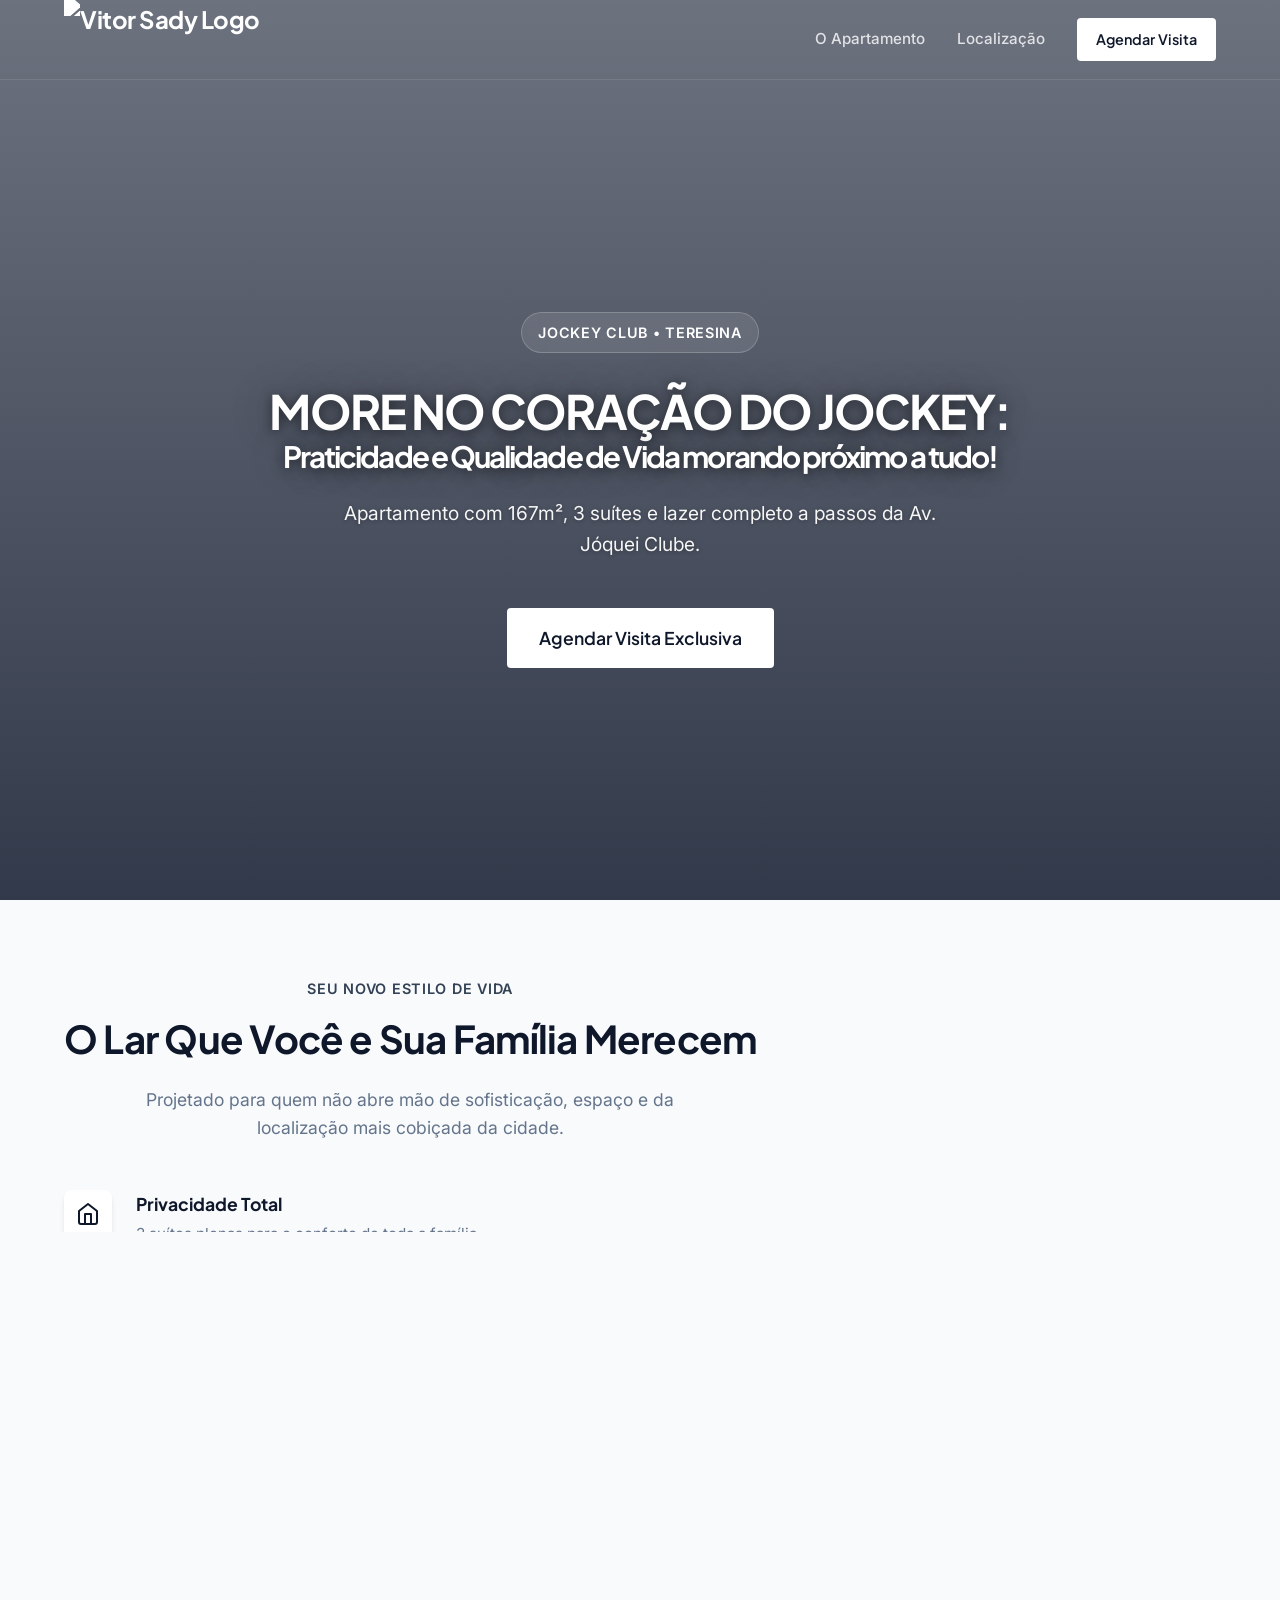
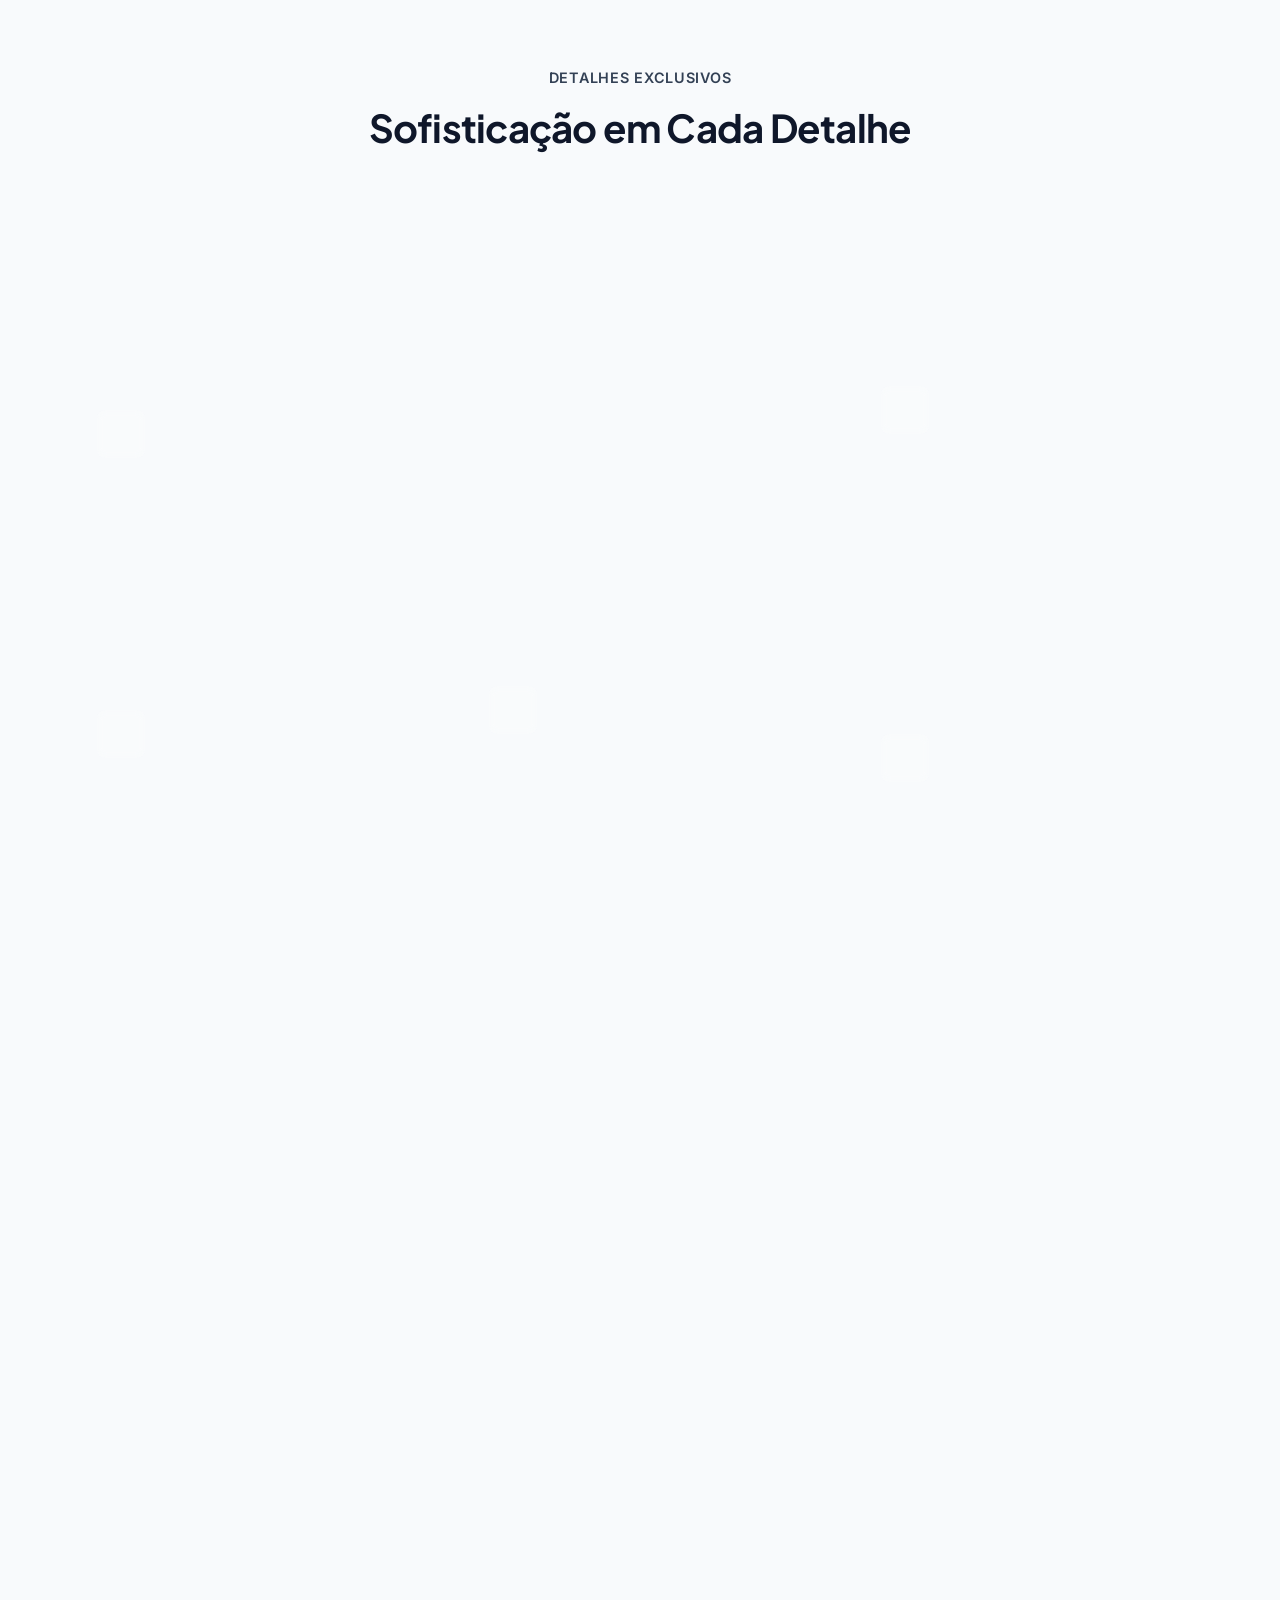
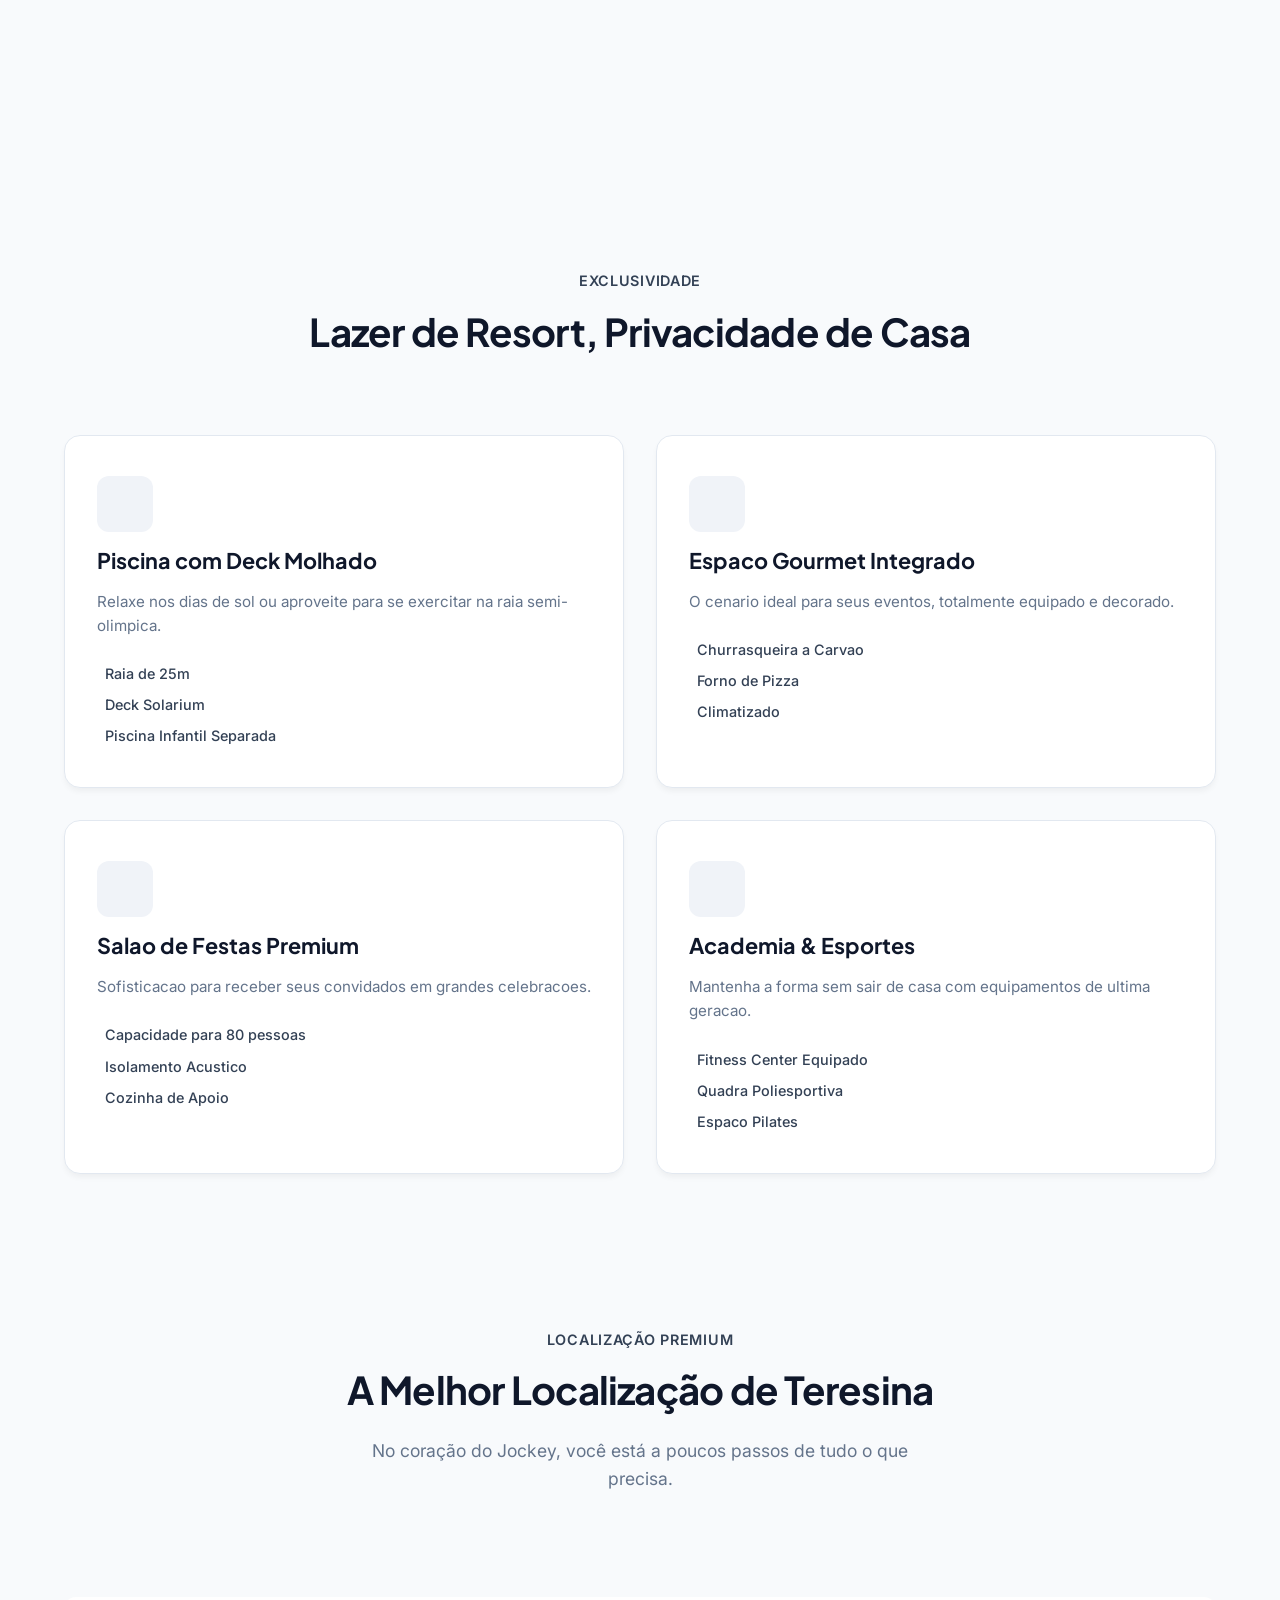
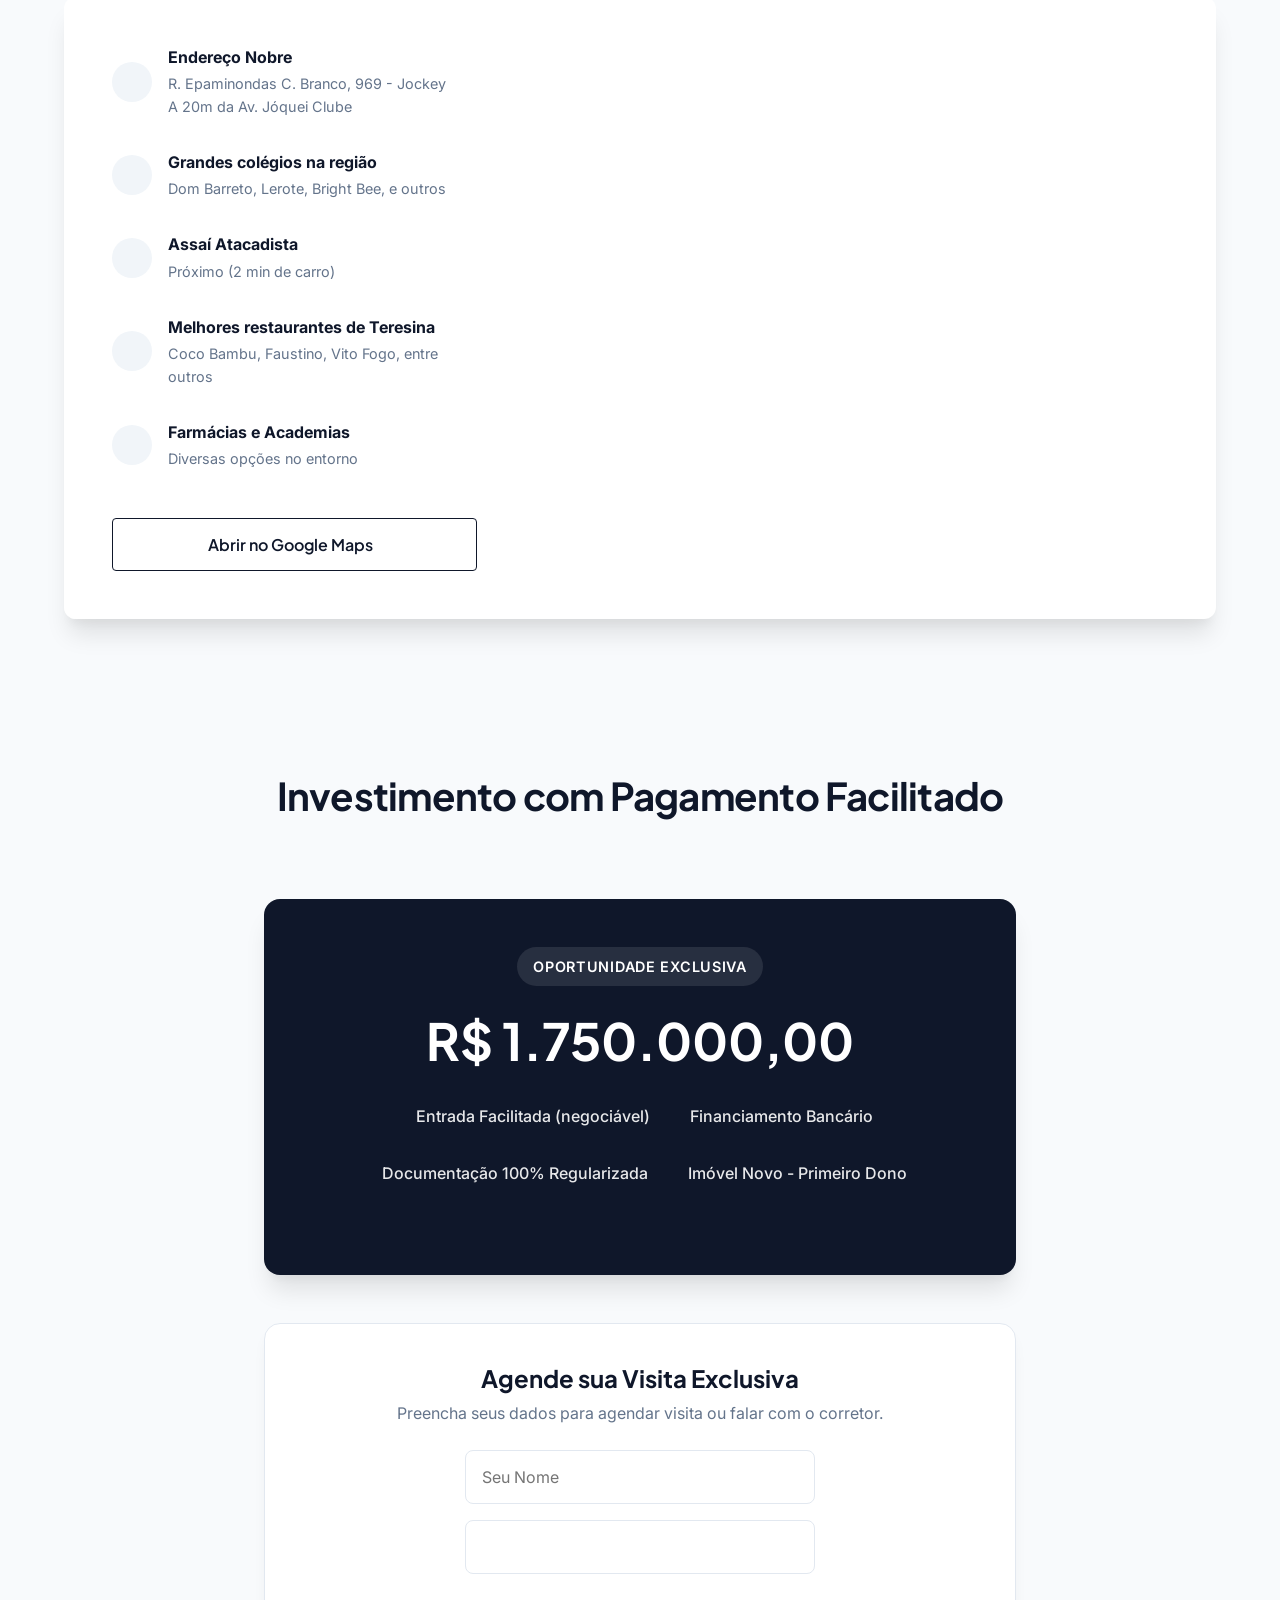
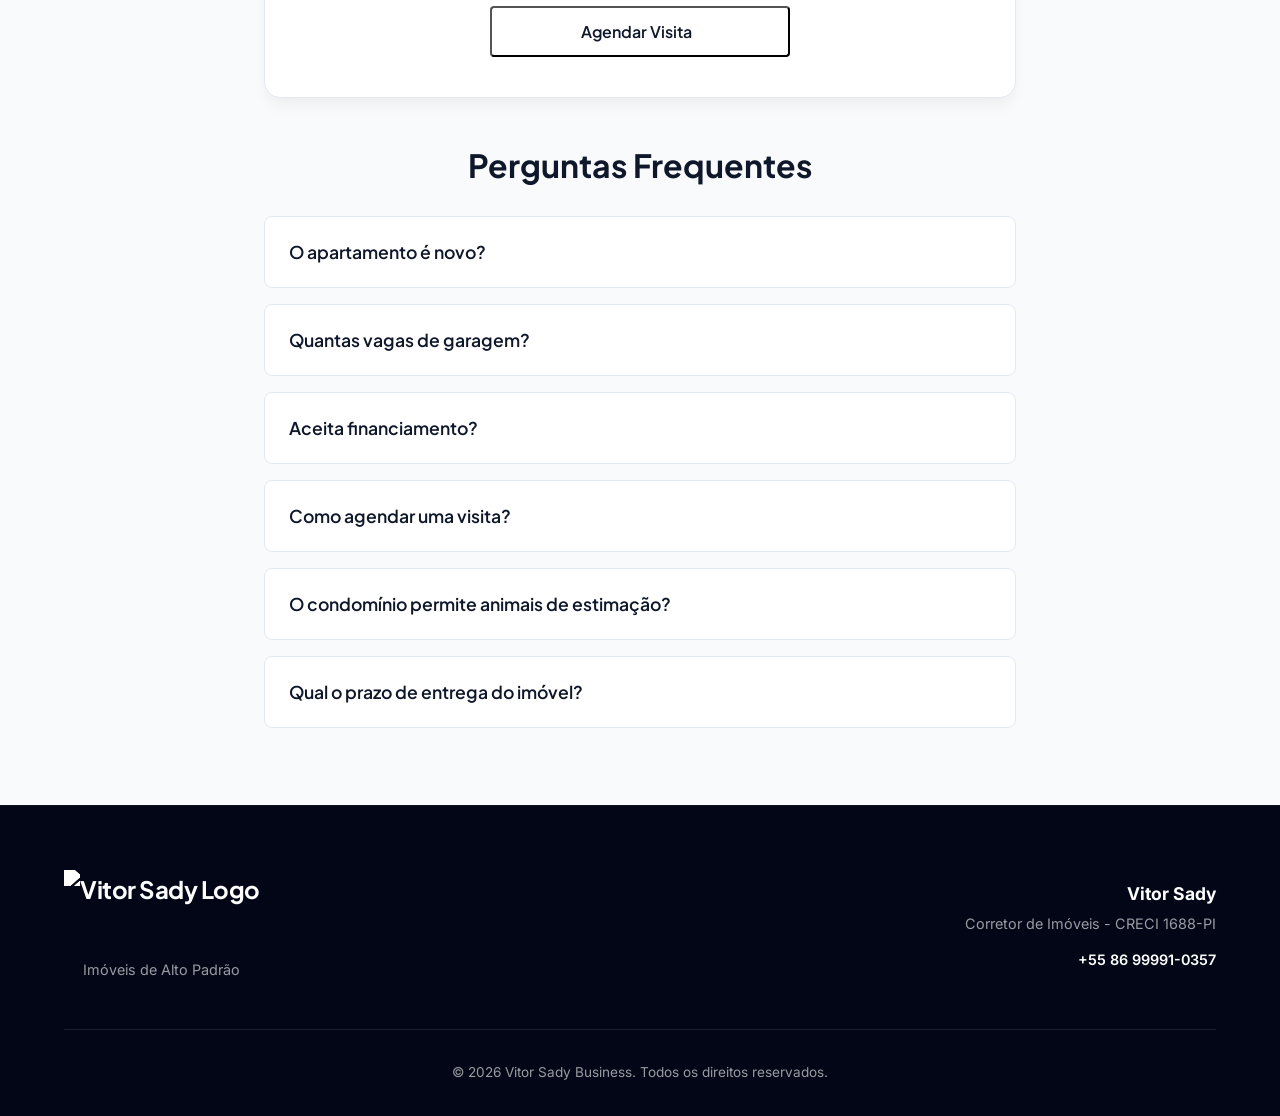
==== commit 33c2e31c: "copy: ajusta tamanhos de fonte (+5% e -5%) na headline" ====
--- a/index.html
+++ b/index.html
@@ -106,10 +106,10 @@
             <span class="hero__tag">Jockey Club • Teresina</span>
             <h1 class="hero__headline">
                 <span
-                    style="font-size: 0.7em; white-space: nowrap; text-transform: uppercase; display: block; text-align: center;">More
+                    style="font-size: 0.74em; white-space: nowrap; text-transform: uppercase; display: block; text-align: center;">More
                     no Coração do
                     Jockey:</span> <span
-                    style="font-size: 0.48em; line-height: 1.2; display: block; text-align: center; white-space: nowrap; margin-top: 2px;">Praticidade
+                    style="font-size: 0.46em; line-height: 1.2; display: block; text-align: center; white-space: nowrap; margin-top: 2px;">Praticidade
                     e Qualidade de Vida morando próximo a tudo!</span>
             </h1>
 
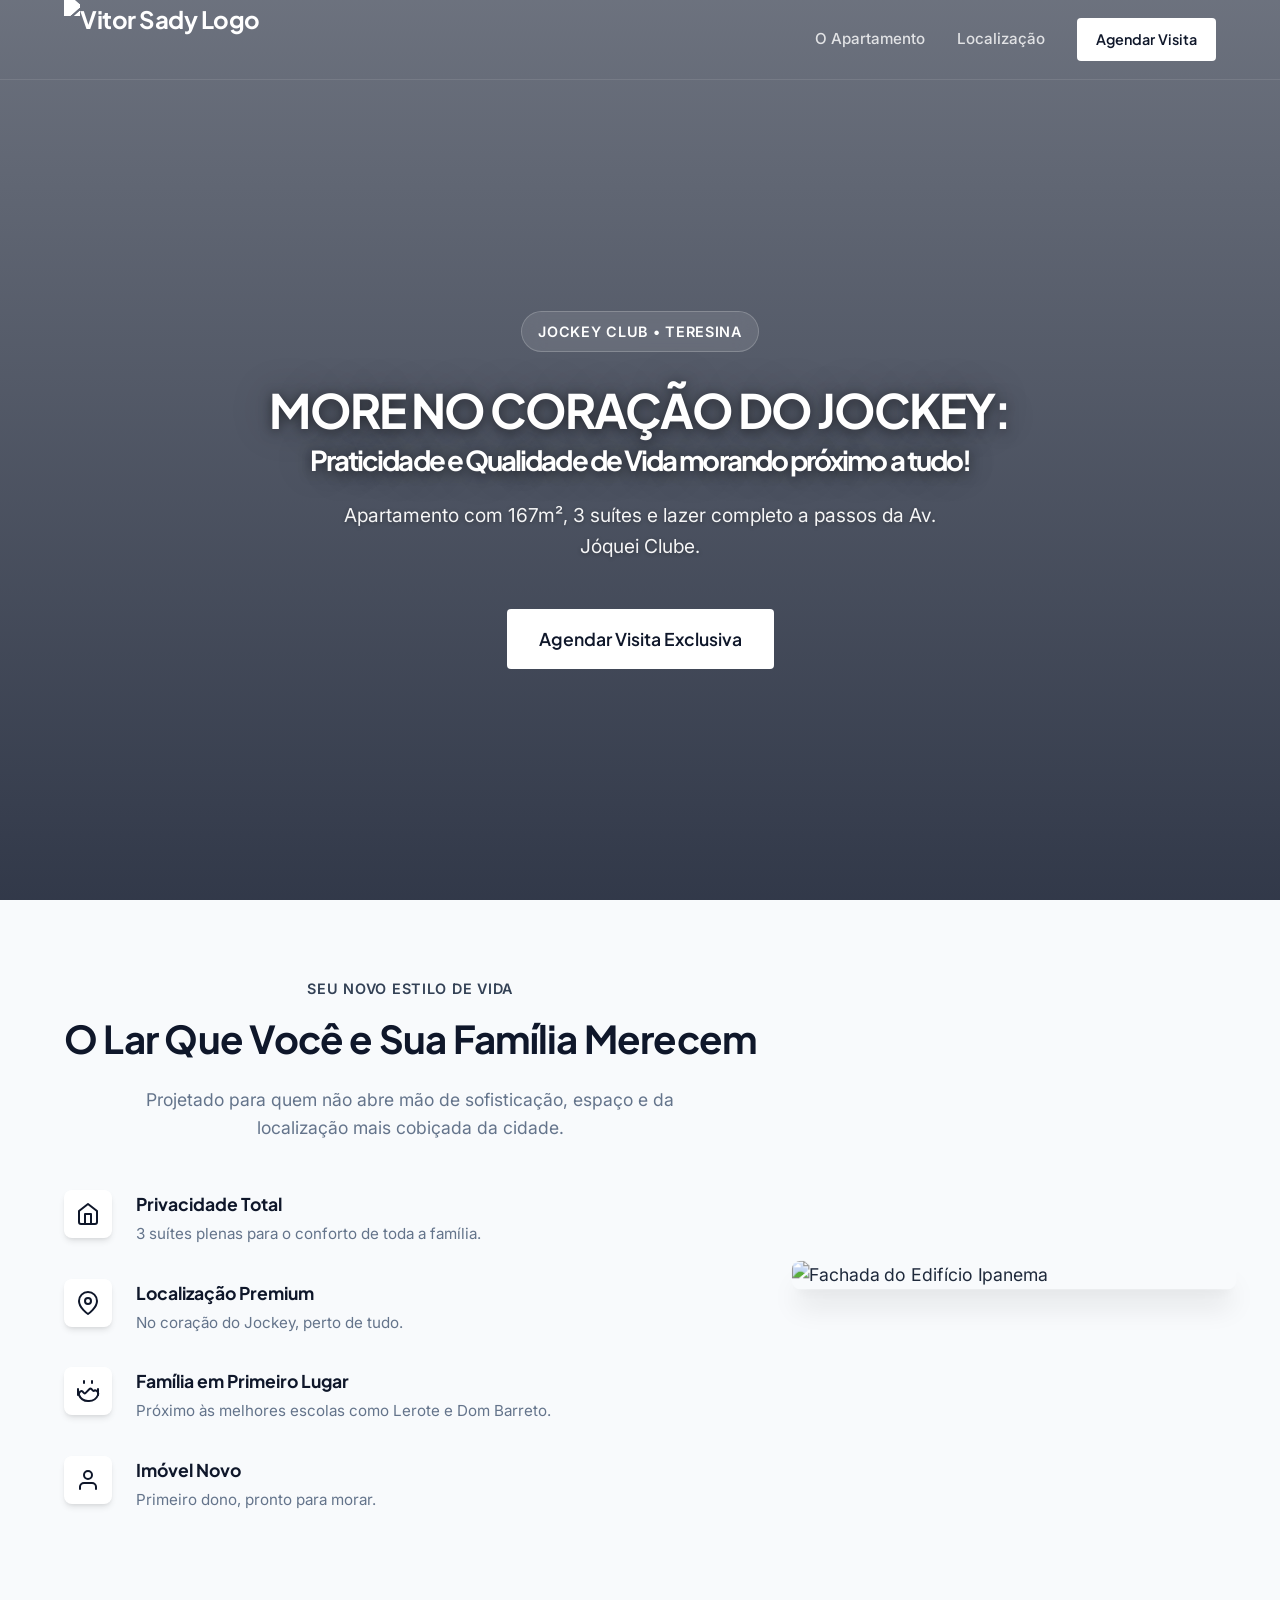
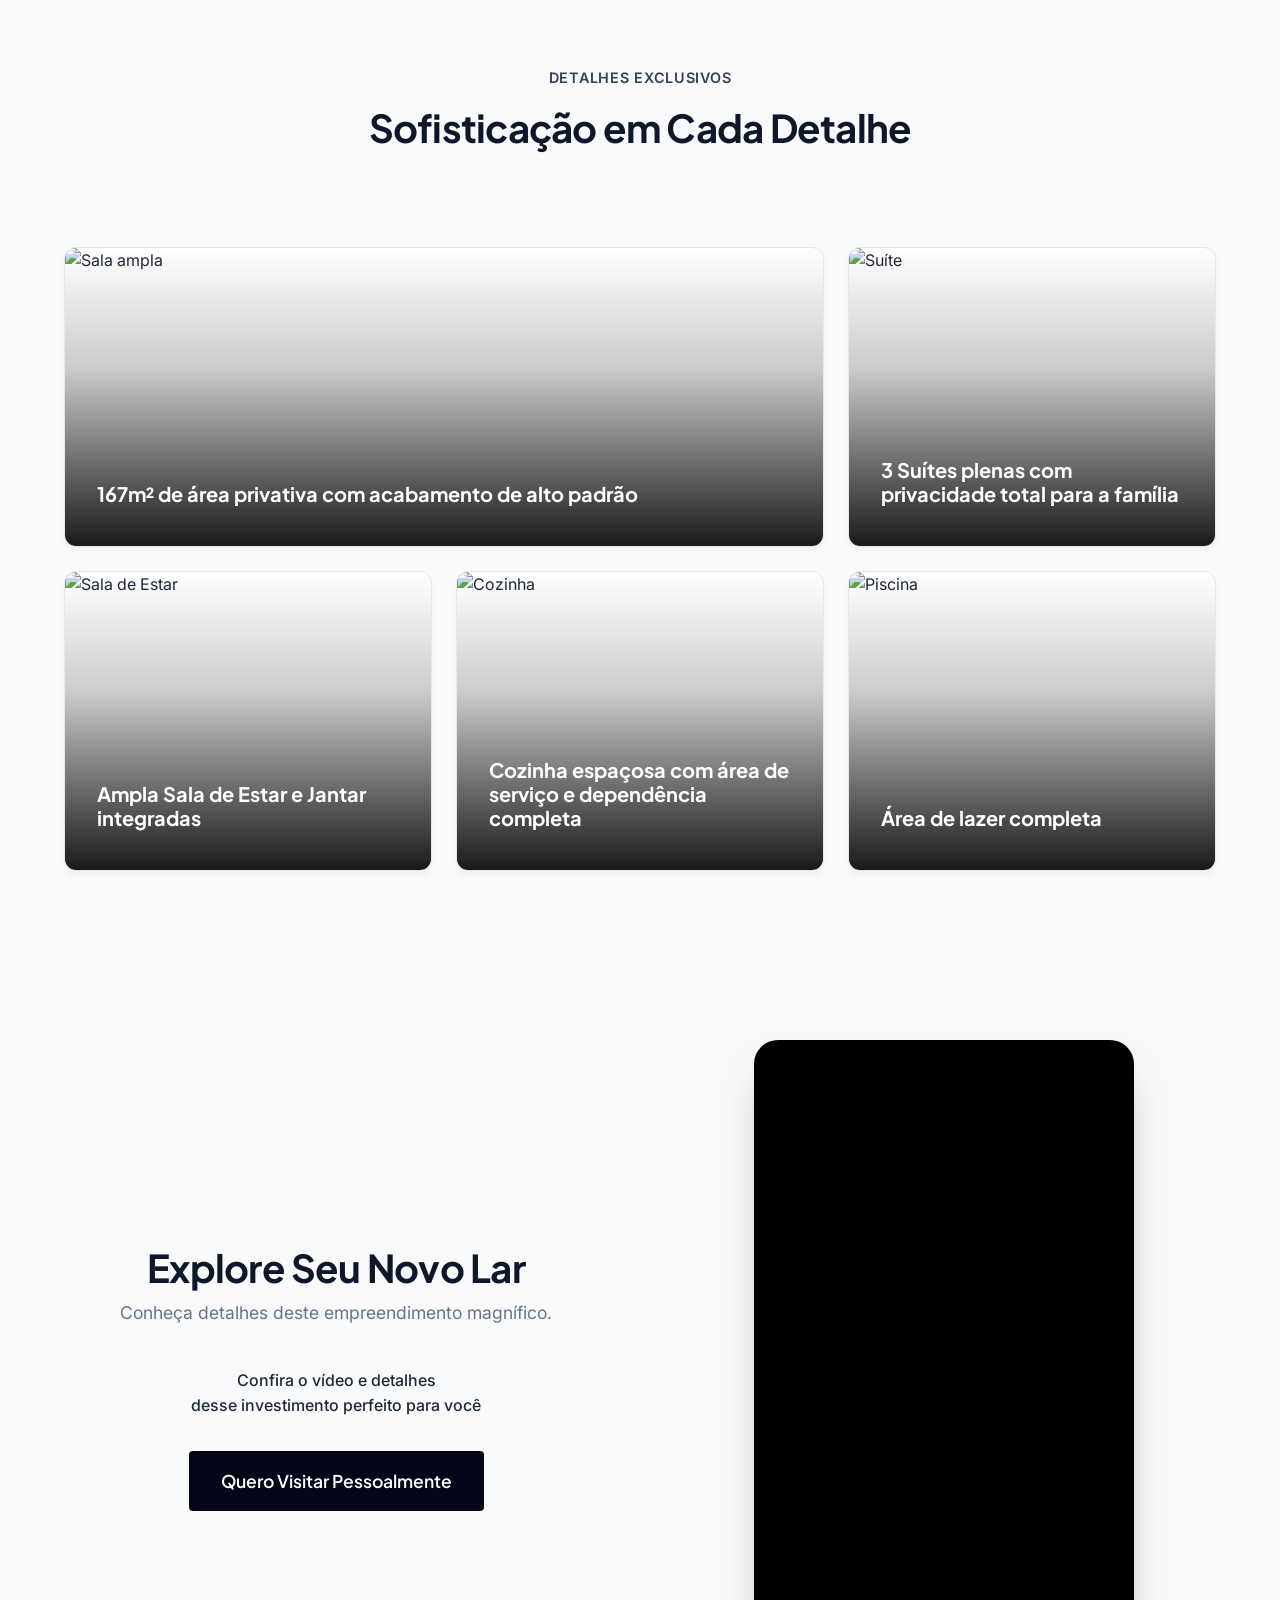
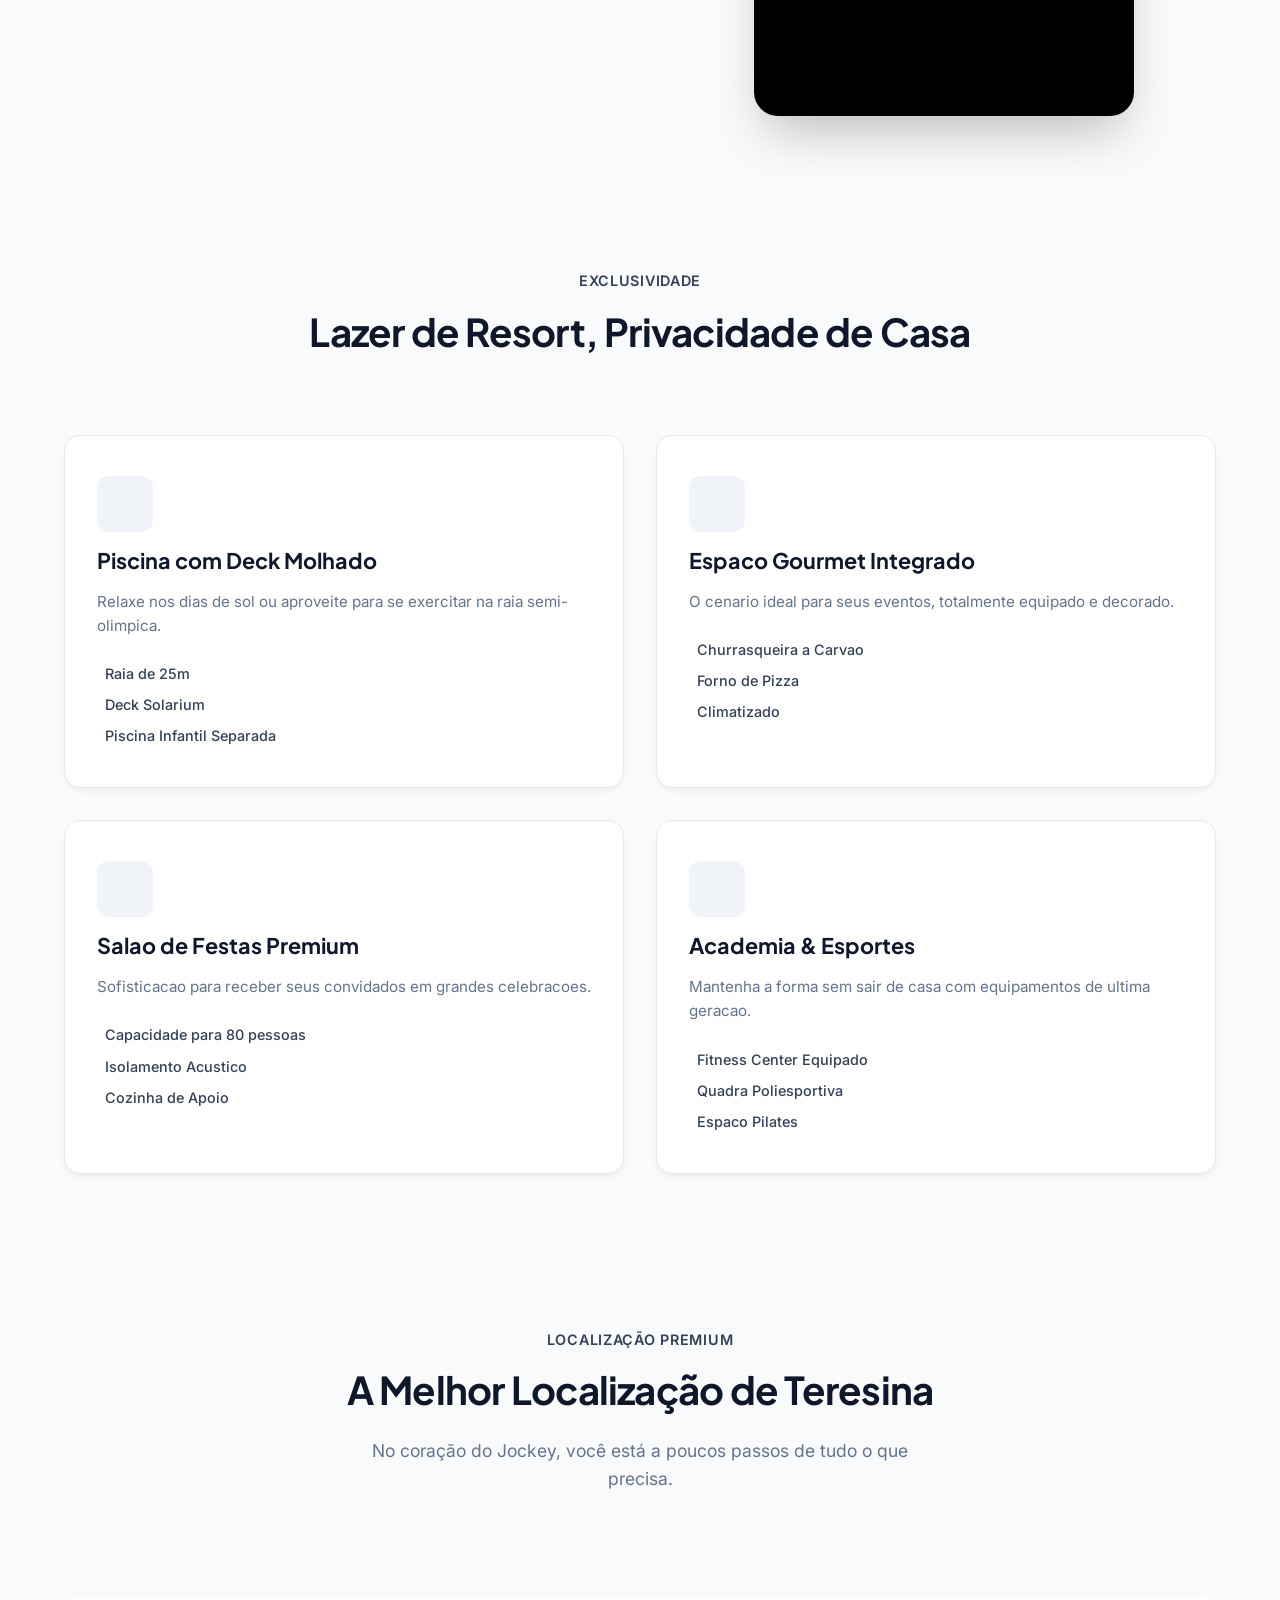
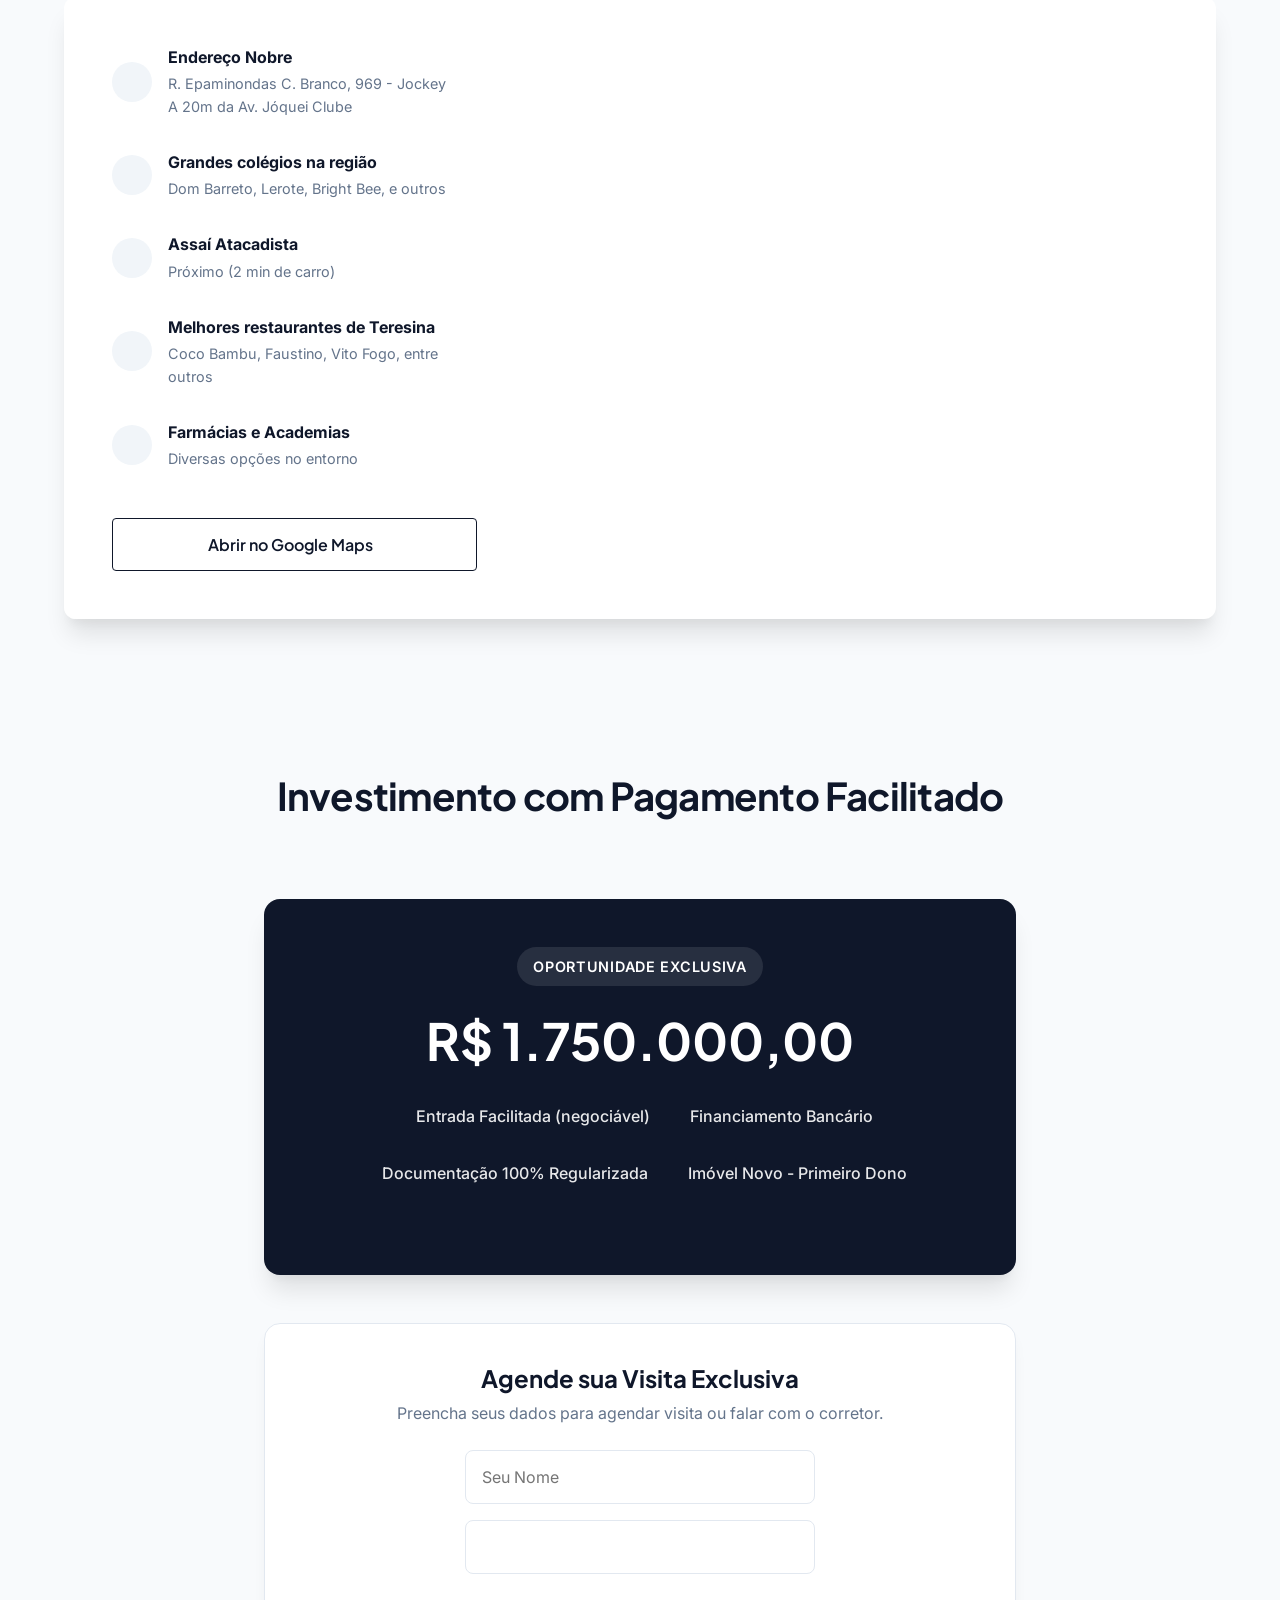
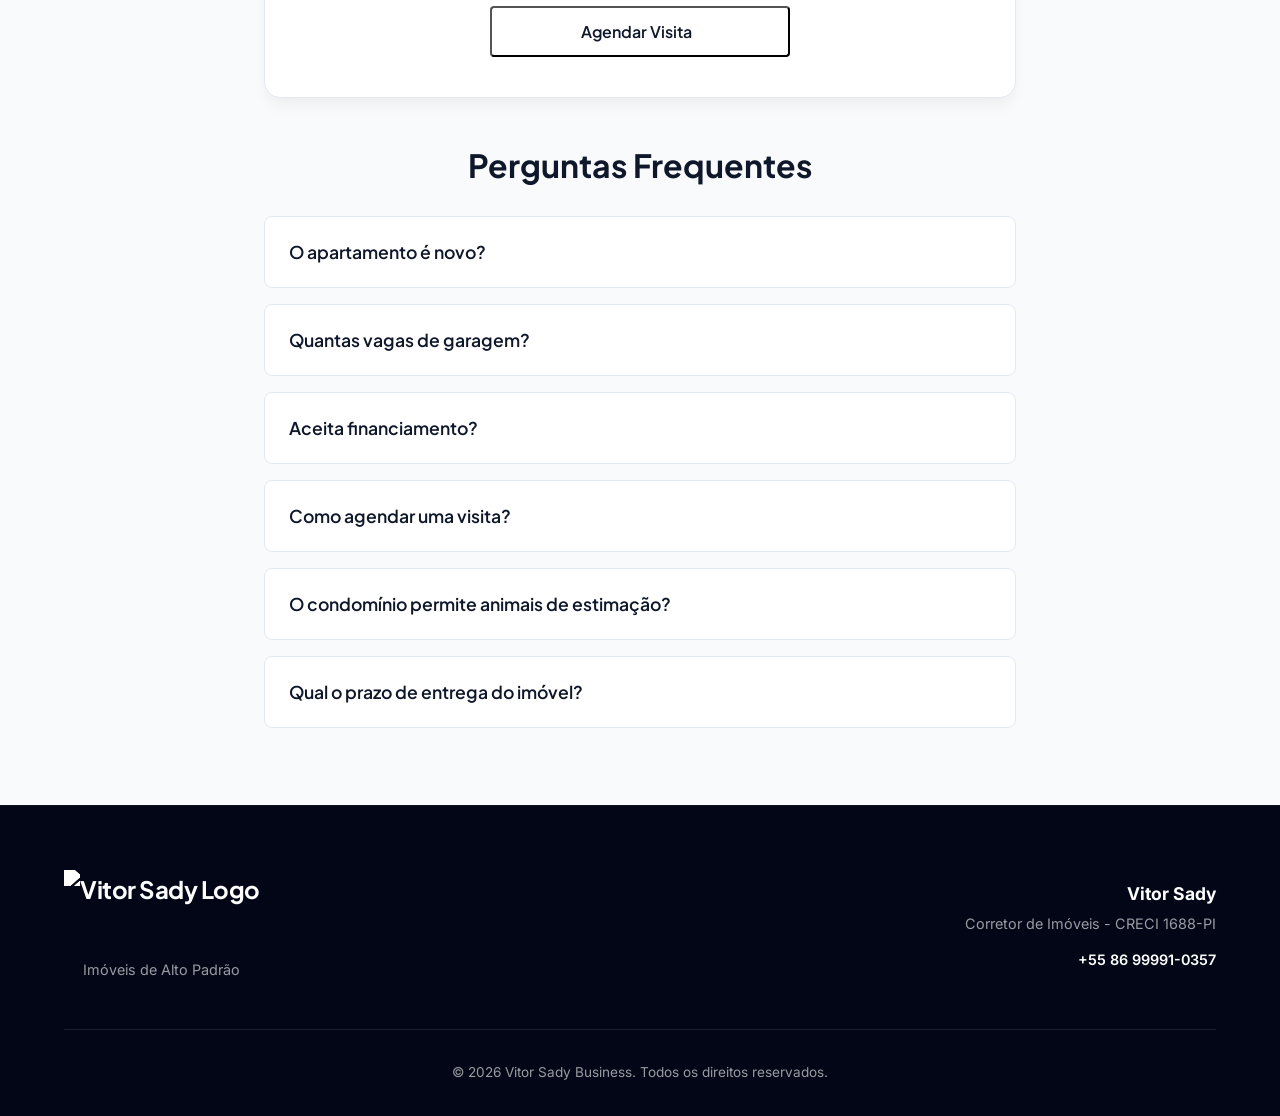
==== commit b68feada: "copy: diminui 5% e desce 5px a segunda linha" ====
--- a/index.html
+++ b/index.html
@@ -109,7 +109,7 @@
                     style="font-size: 0.74em; white-space: nowrap; text-transform: uppercase; display: block; text-align: center;">More
                     no Coração do
                     Jockey:</span> <span
-                    style="font-size: 0.46em; line-height: 1.2; display: block; text-align: center; white-space: nowrap; margin-top: 2px;">Praticidade
+                    style="font-size: 0.43em; line-height: 1.2; display: block; text-align: center; white-space: nowrap; margin-top: 7px;">Praticidade
                     e Qualidade de Vida morando próximo a tudo!</span>
             </h1>
 
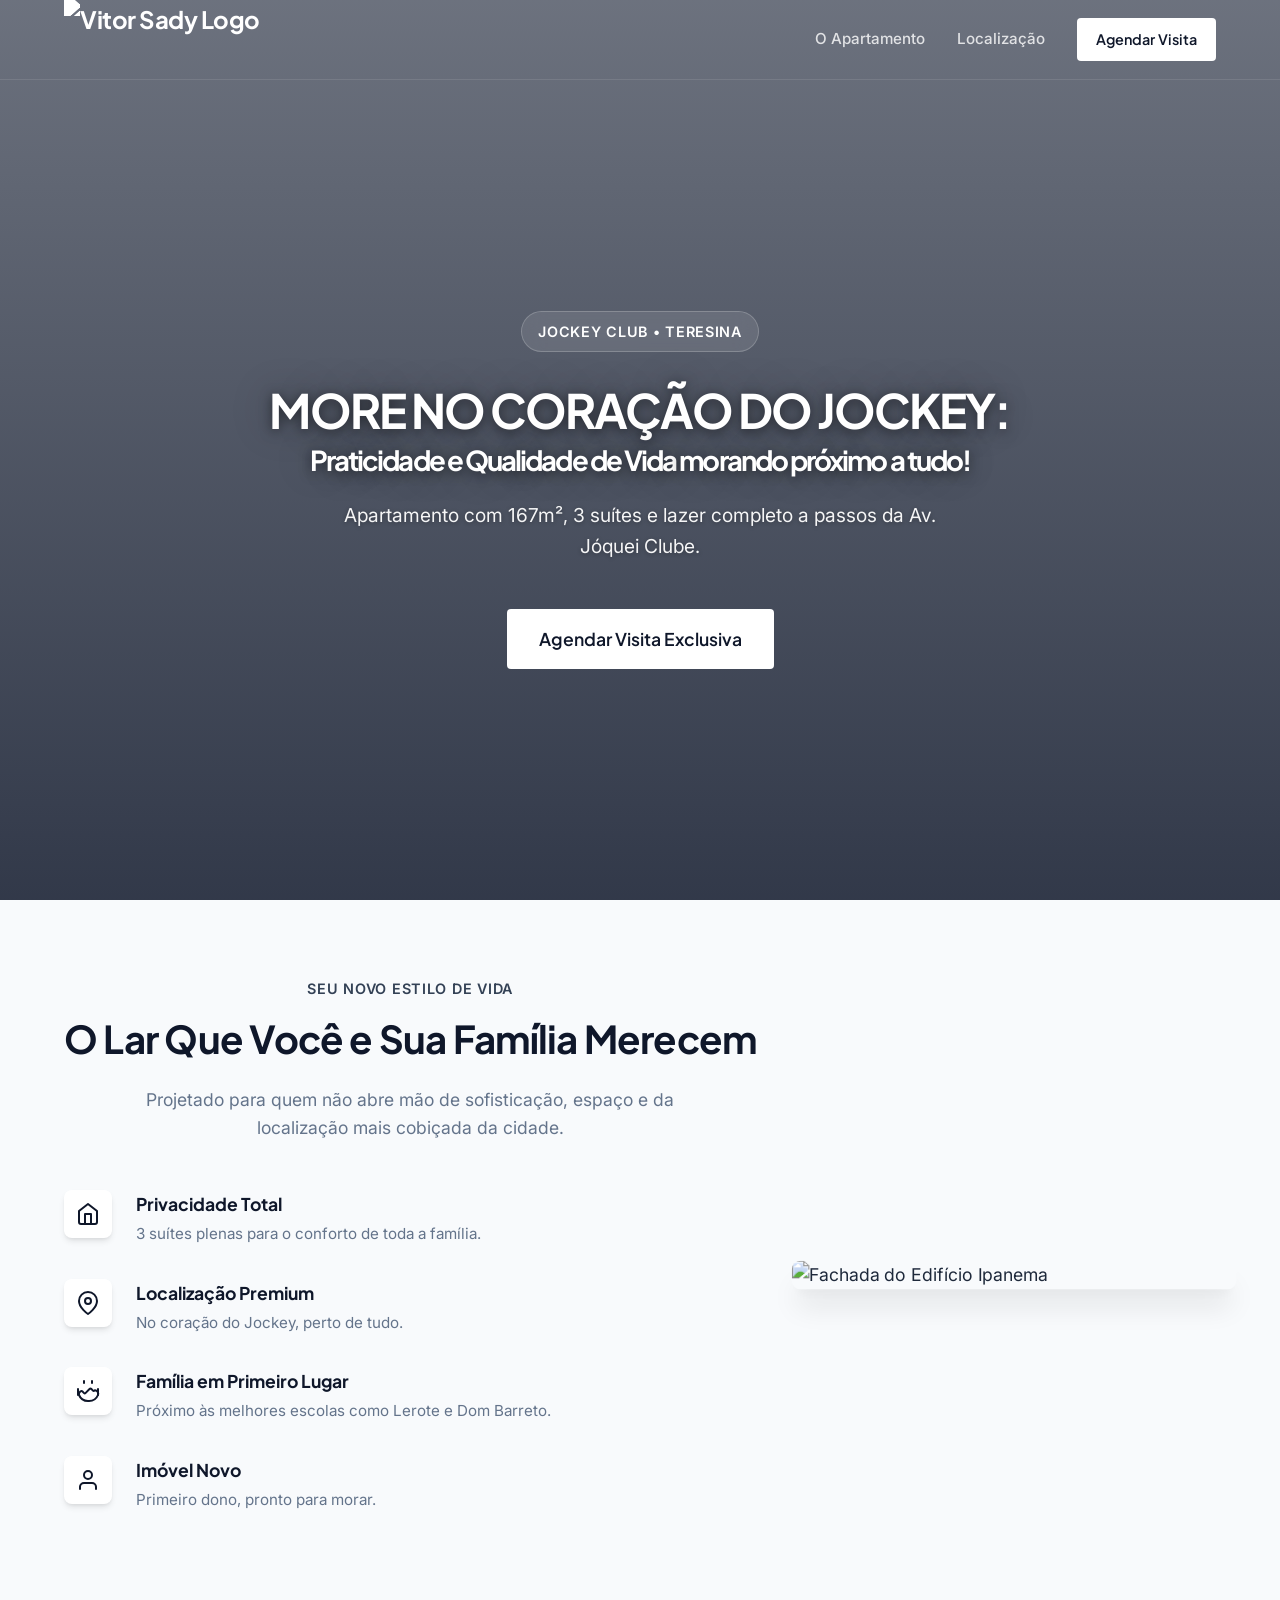
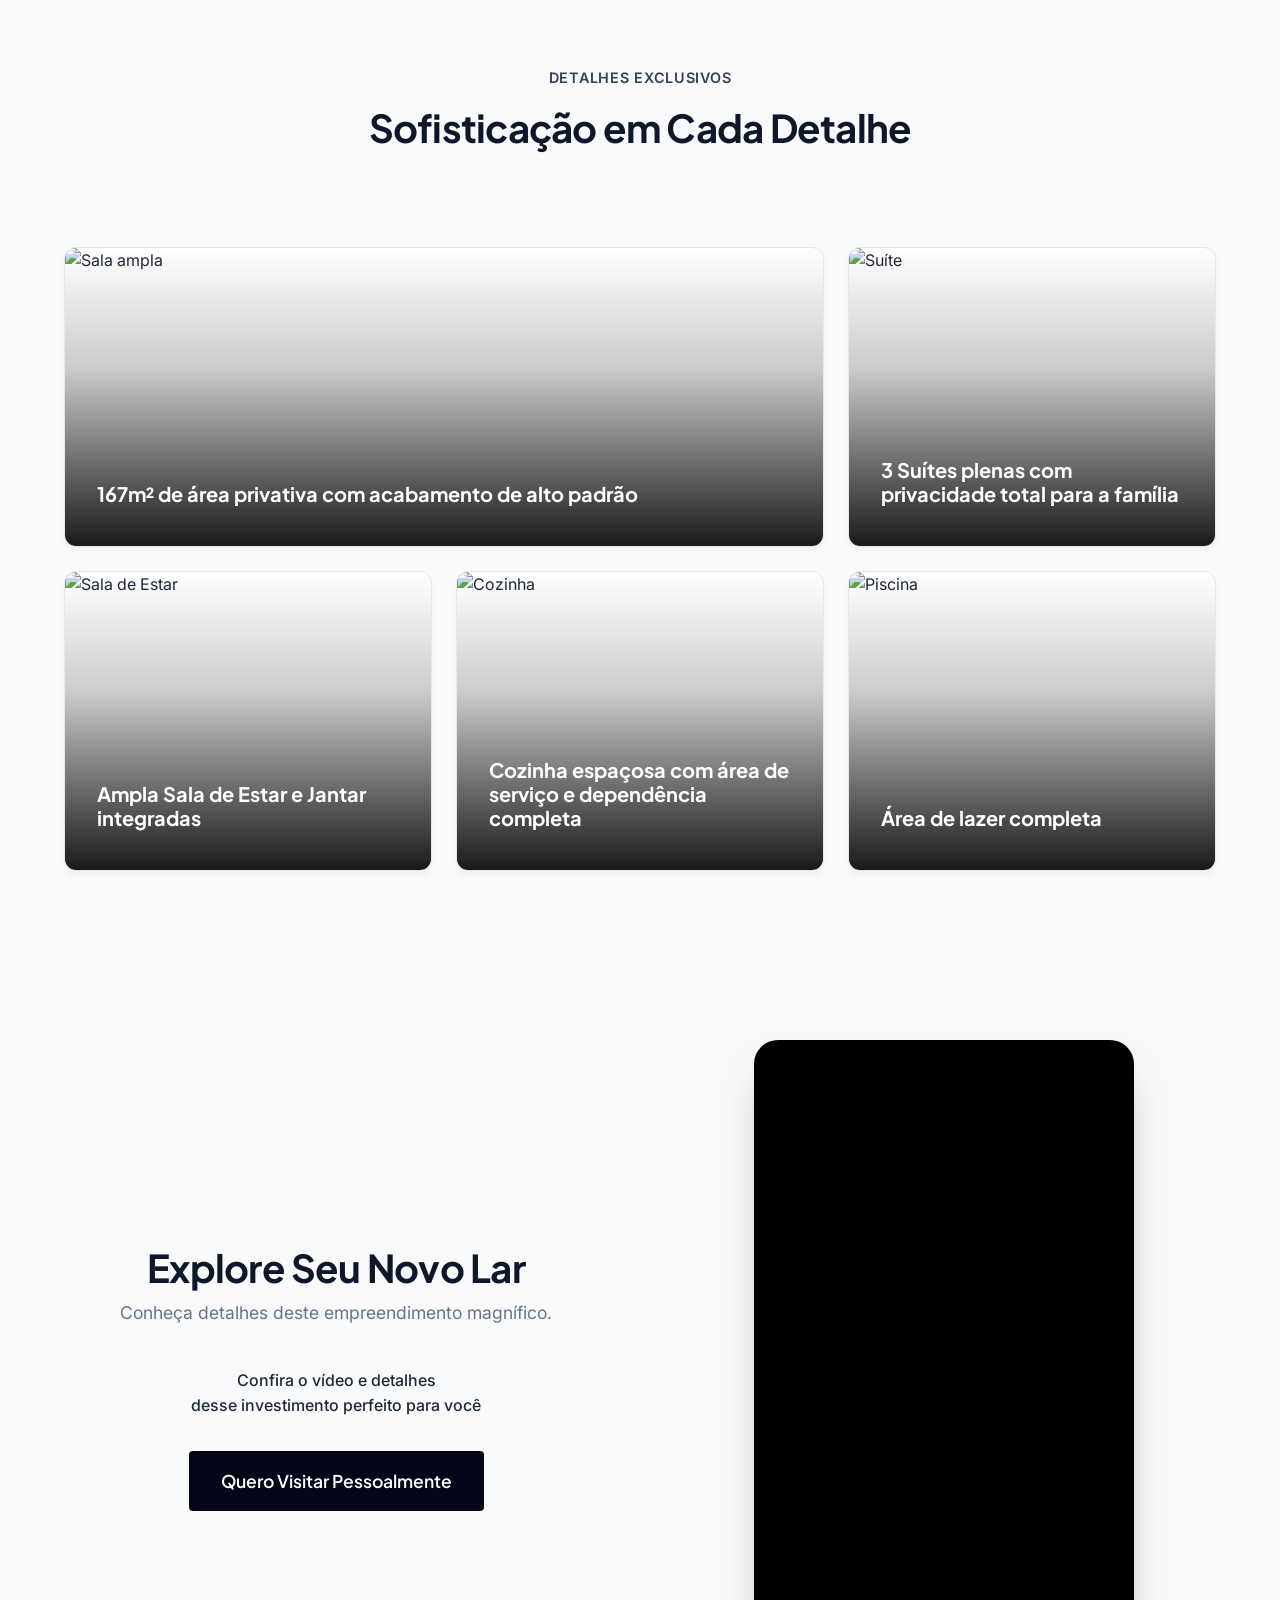
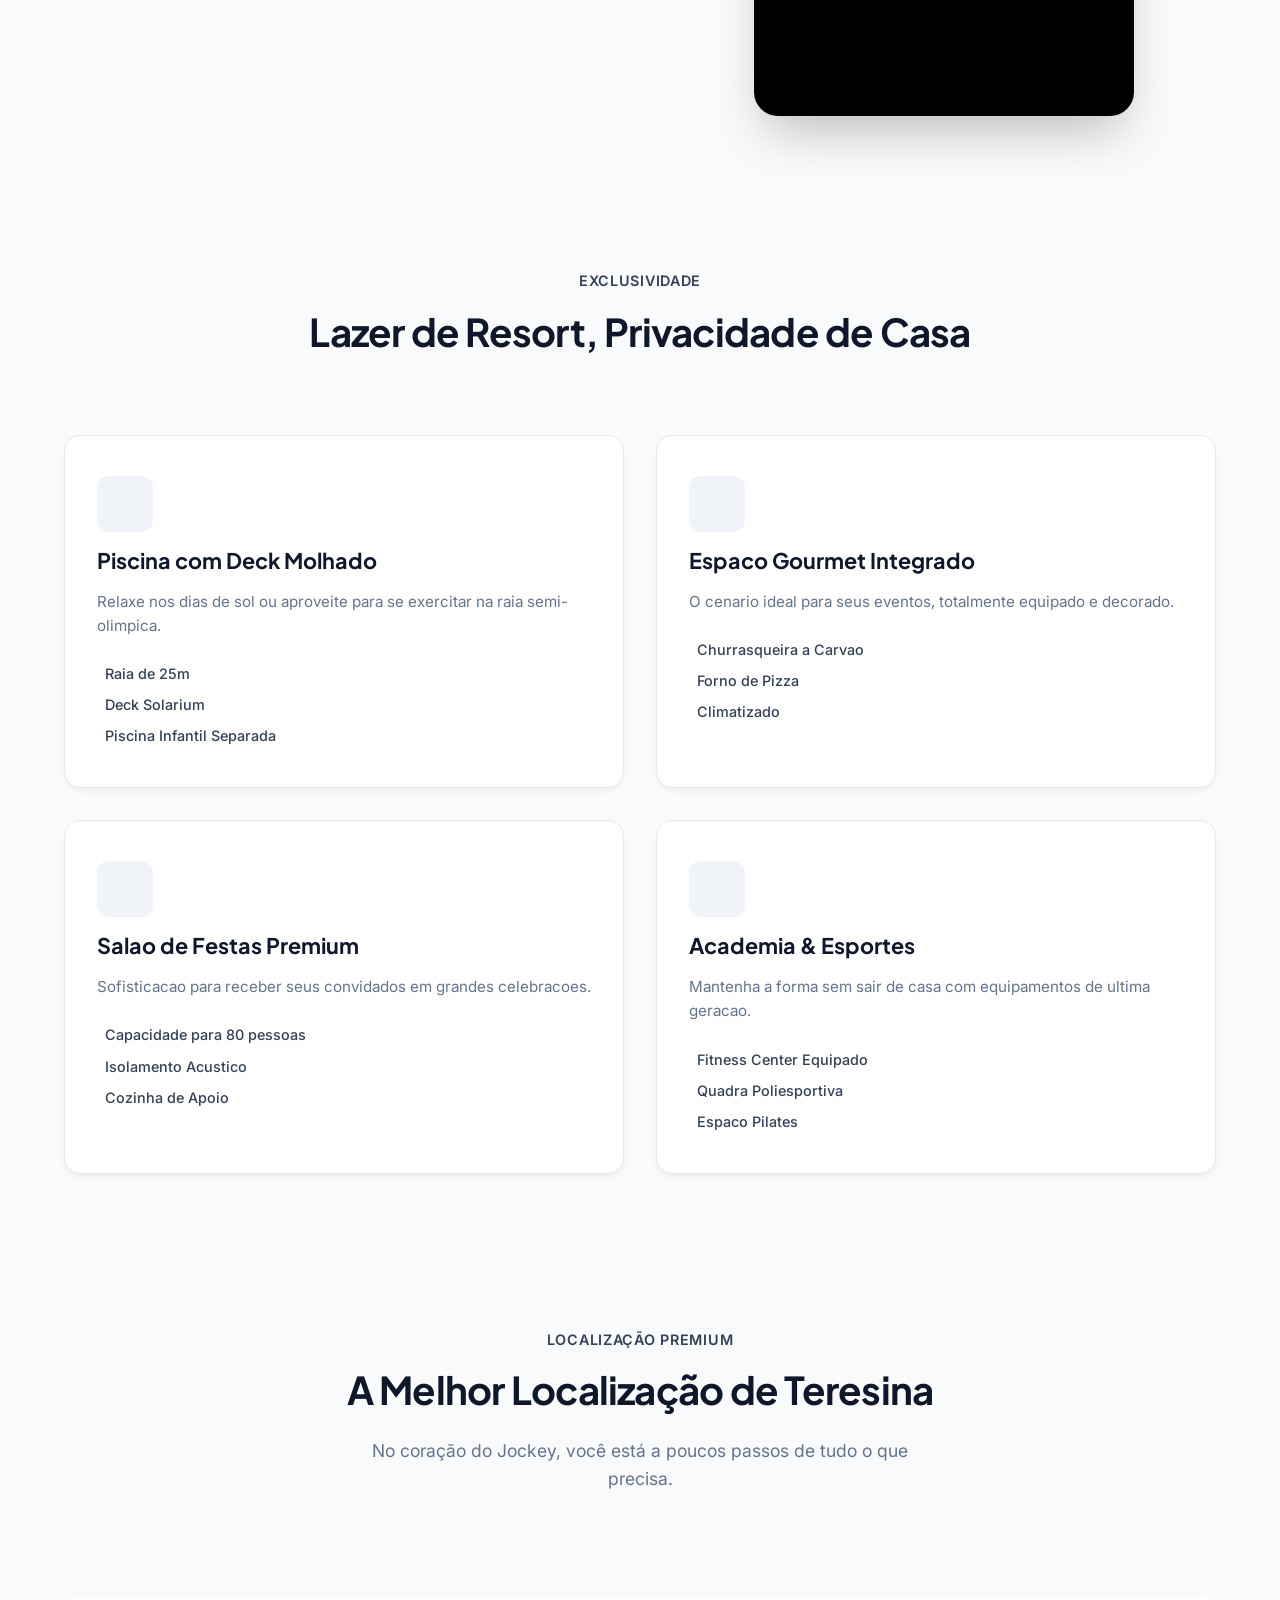
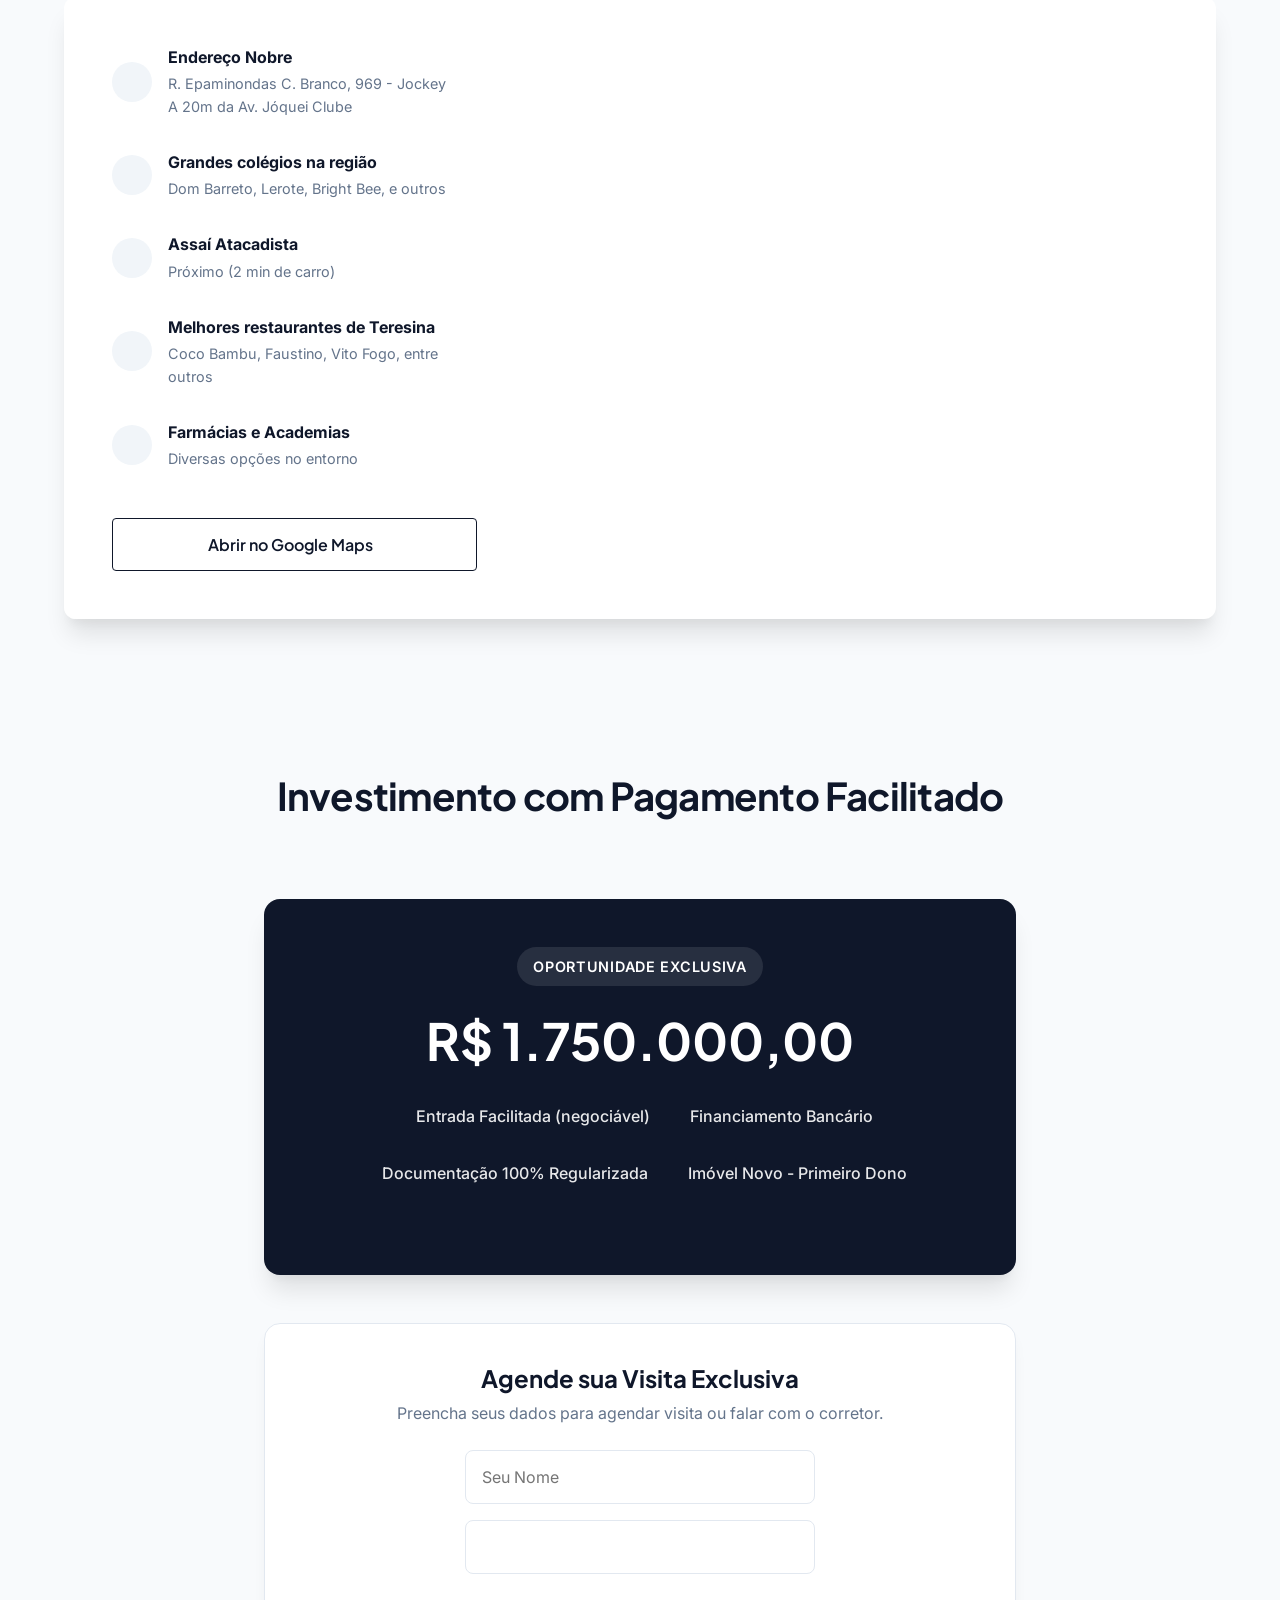
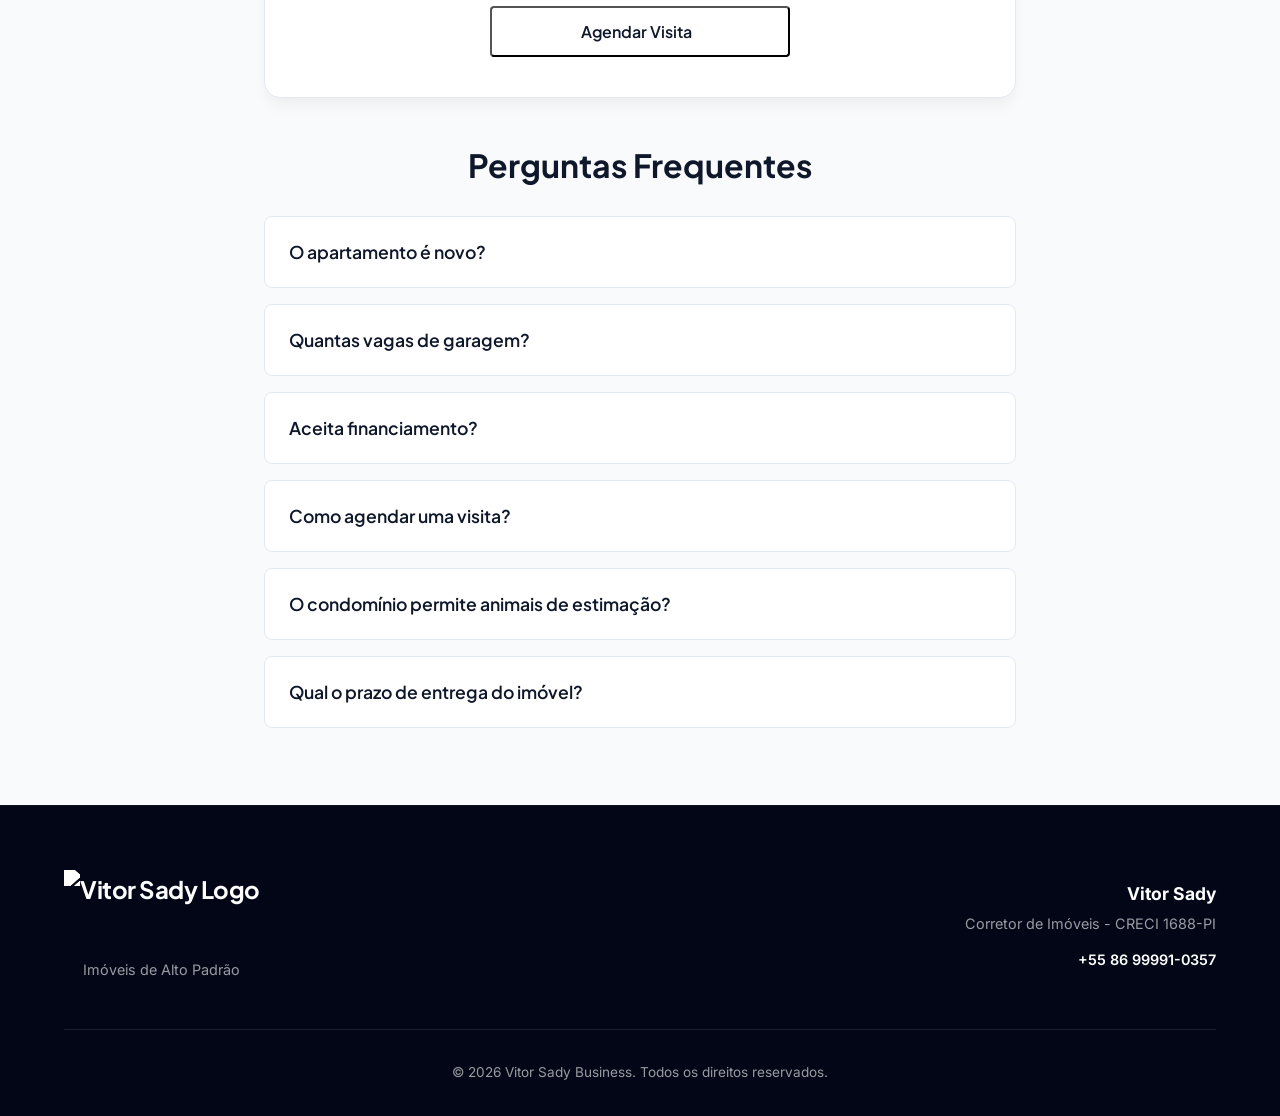
==== commit 0c543c04: "style: adiciona classe .mobile-break para quebrar apenas no mobile" ====
--- a/index.html
+++ b/index.html
@@ -105,12 +105,11 @@
         <div class="container hero__content">
             <span class="hero__tag">Jockey Club • Teresina</span>
             <h1 class="hero__headline">
-                <span
-                    style="font-size: 0.74em; white-space: nowrap; text-transform: uppercase; display: block; text-align: center;">More
+                <span style="font-size: 0.74em; text-transform: uppercase; display: block; text-align: center;">More
                     no Coração do
                     Jockey:</span> <span
-                    style="font-size: 0.43em; line-height: 1.2; display: block; text-align: center; white-space: nowrap; margin-top: 7px;">Praticidade
-                    e Qualidade de Vida morando próximo a tudo!</span>
+                    style="font-size: 0.43em; line-height: 1.2; display: block; text-align: center; margin-top: 7px;">Praticidade
+                    e Qualidade de Vida<br class="mobile-break"> morando próximo a tudo!</span>
             </h1>
 
             <p class="hero__subheadline">
--- a/style.css
+++ b/style.css
@@ -395,8 +395,17 @@
     font-size: 0.9rem;
 }
 
+/* Utilities */
+.mobile-break {
+    display: none;
+}
+
 /* Responsive */
 @media (max-width: 768px) {
+    .mobile-break {
+        display: block;
+    }
+
     .nav {
         display: none;
         /* Hide nav for demo simplicity */
@@ -1573,10 +1582,26 @@
     transform: translateY(30px) scale(1.1);
     z-index: 5;
 }
+
 /* Mobile Responsiveness Improvements added by Agent */
 @media (max-width: 768px) {
+
     /* Global text centering */
-    body, section, .section__title, .section__desc, p, h1, h2, h3, h4, h5, h6, .feature-text, .footer-content, .footer-contact, .location-info {
+    body,
+    section,
+    .section__title,
+    .section__desc,
+    p,
+    h1,
+    h2,
+    h3,
+    h4,
+    h5,
+    h6,
+    .feature-text,
+    .footer-content,
+    .footer-contact,
+    .location-info {
         text-align: center !important;
     }
 
@@ -1587,13 +1612,17 @@
     }
 
     /* Convert Grids to single column flex */
-    .grid-split, .leisure-cards-grid, .bento-grid, .investment-features, .location-container {
+    .grid-split,
+    .leisure-cards-grid,
+    .bento-grid,
+    .investment-features,
+    .location-container {
         display: flex !important;
         flex-direction: column !important;
         align-items: center !important;
         gap: 2rem !important;
     }
-    
+
     /* Ensure Bento cards take full width */
     .bento-card {
         width: 100% !important;
@@ -1607,7 +1636,9 @@
     }
 
     /* Flex items direction column */
-    .feature-item, .highlight-item, .location-item {
+    .feature-item,
+    .highlight-item,
+    .location-item {
         flex-direction: column !important;
         align-items: center !important;
         gap: 1rem !important;
@@ -1622,7 +1653,9 @@
     }
 
     /* Reset widths */
-    .split__content, .split__video, .split__image {
+    .split__content,
+    .split__video,
+    .split__image {
         width: 100% !important;
         margin-bottom: 2rem;
     }
@@ -1635,27 +1668,30 @@
     }
 
     /* Footer tweaks */
-    .footer-brand, .footer-contact {
+    .footer-brand,
+    .footer-contact {
         display: flex !important;
         flex-direction: column !important;
         align-items: center !important;
         margin-bottom: 2rem;
     }
-    
+
     /* Center lists */
-    .feature-list, .location-list, .leisure-card__features {
+    .feature-list,
+    .location-list,
+    .leisure-card__features {
         align-items: center !important;
     }
-    
+
     /* Center list items icon + text */
     .leisure-card__features li {
         justify-content: center;
     }
-    
+
     .location-list {
         padding: 0 !important;
     }
-    
+
     /* Force buttons to center or full width */
     .btn {
         width: 100%;
@@ -1665,72 +1701,85 @@
 
 /* Mobile Refinements & Layout Fixes added by Agent */
 @media (max-width: 768px) {
+
     /* 1. Remove Horizontal Scroll */
-    html, body {
+    html,
+    body {
         overflow-x: hidden;
         width: 100%;
         position: relative;
     }
-    
-    .container, section {
+
+    .container,
+    section {
         max-width: 100vw;
         overflow-x: hidden;
     }
 
     /* 2. Adjust Fachada Image Alignment */
     #para-quem .split__image {
-        transform: none !important; /* Remove translateY/scale */
+        transform: none !important;
+        /* Remove translateY/scale */
         margin-top: 0 !important;
         margin-bottom: 2rem !important;
         width: 100% !important;
         max-width: 100% !important;
-        padding: 0 1rem; /* Add padding to prevent touching edges if desired, or remove if full width needed */
-    }
-    
+        padding: 0 1rem;
+        /* Add padding to prevent touching edges if desired, or remove if full width needed */
+    }
+
     #para-quem .image-frame img {
         width: 100% !important;
         height: auto !important;
         object-fit: cover;
-        border-radius: 12px; /* Ensure border radius matches desktop or is slightly smaller */
+        border-radius: 12px;
+        /* Ensure border radius matches desktop or is slightly smaller */
     }
 
     /* 3. Title Adjustments */
-    
+
     /* "Lazer de Resort..." */
     #lazer .section__title {
-        font-size: 1.75rem !important; /* Reduced size */
+        font-size: 1.75rem !important;
+        /* Reduced size */
         line-height: 1.3 !important;
-        max-width: 300px !important; /* Force line break */
+        max-width: 300px !important;
+        /* Force line break */
         margin-left: auto !important;
         margin-right: auto !important;
     }
 
     /* "Melhor Localização..." */
     #localizacao .section__title {
-        font-size: 1.5rem !important; /* Reduced size */
+        font-size: 1.5rem !important;
+        /* Reduced size */
     }
 
     /* "Investimento..." */
     #investimento .section__title {
-        font-size: 1.5rem !important; /* Reduced size */
+        font-size: 1.5rem !important;
+        /* Reduced size */
     }
 
     /* 4. Investment Card Adjustments */
     .investment-card {
-        padding: 1.5rem 1rem !important; /* Reduced padding */
+        padding: 1.5rem 1rem !important;
+        /* Reduced padding */
     }
 
     .investment-price {
-        font-size: 2rem !important; /* Reduced from 2.5rem+ */
+        font-size: 2rem !important;
+        /* Reduced from 2.5rem+ */
         margin-bottom: 1.5rem !important;
     }
 
     .investment-features span {
         font-size: 0.9rem !important;
         justify-content: center !important;
-        width: 100%; /* Force stacking or full width */
-    }
-    
+        width: 100%;
+        /* Force stacking or full width */
+    }
+
     .investment-tag {
         font-size: 0.8rem !important;
         padding: 0.4rem 0.8rem !important;
@@ -1739,12 +1788,15 @@
 
 /* Mobile Title Break Fix added by Agent */
 @media (max-width: 768px) {
-    .section__title, h2, h3 {
+
+    .section__title,
+    h2,
+    h3 {
         white-space: normal !important;
         word-wrap: break-word !important;
         overflow-wrap: break-word !important;
     }
-    
+
     /* Ensure title width constraint for breaking */
     #lazer .section__title {
         max-width: 300px !important;
@@ -1754,28 +1806,34 @@
 
 /* Mobile Text Wrapping & Layout Fixes v2 added by Agent */
 @media (max-width: 768px) {
+
     /* 1. Force Title Wrapping & Sizing */
-    .section__title, h2, h3, h4, .investment-price {
+    .section__title,
+    h2,
+    h3,
+    h4,
+    .investment-price {
         white-space: normal !important;
         word-wrap: break-word !important;
         overflow-wrap: break-word !important;
         hyphens: auto;
-        width: 100% !important; 
+        width: 100% !important;
         max-width: 100% !important;
         margin-left: 0 !important;
         margin-right: 0 !important;
         padding-left: 10px;
         padding-right: 10px;
     }
-    
+
     /* Specific overrides for long titles */
     #lazer .section__title {
-        font-size: 1.6rem !important; /* Slightly smaller */
+        font-size: 1.6rem !important;
+        /* Slightly smaller */
         line-height: 1.3 !important;
         margin: 0 auto !important;
     }
-    
-    #localizacao .section__title, 
+
+    #localizacao .section__title,
     #investimento .section__title {
         font-size: 1.5rem !important;
         line-height: 1.3 !important;
@@ -1783,7 +1841,8 @@
 
     /* 2. Fix Investment Card Overflow */
     .investment-card {
-        padding: 1.5rem 0.5rem !important; /* Minimal side padding */
+        padding: 1.5rem 0.5rem !important;
+        /* Minimal side padding */
         width: 100% !important;
         box-sizing: border-box;
     }
@@ -1793,21 +1852,22 @@
         flex-direction: column !important;
         align-items: center !important;
     }
-    
+
     .investment-features span {
         font-size: 0.85rem !important;
         line-height: 1.4;
         width: 100%;
         text-align: center;
         padding: 0.25rem 0;
-        white-space: normal !important; /* Prevent nowrap on items */
+        white-space: normal !important;
+        /* Prevent nowrap on items */
     }
 
     .investment-price {
         font-size: 1.8rem !important;
         margin-bottom: 1rem !important;
     }
-    
+
     /* 3. Additional Scroll Insurance */
     * {
         max-width: 100vw;
@@ -1817,6 +1877,7 @@
 
 /* Mobile Layout Adjustments: Leisure Icons & Location Grid added by Agent */
 @media (max-width: 768px) {
+
     /* 1. Center Leisure Card Icons */
     .leisure-card__icon {
         margin: 0 auto 1.5rem auto !important;
@@ -1830,19 +1891,22 @@
     .location-list {
         display: grid !important;
         grid-template-columns: 1fr 1fr !important;
-        gap: 1.5rem 1rem !important; /* Row gap 1.5rem, Col gap 1rem */
+        gap: 1.5rem 1rem !important;
+        /* Row gap 1.5rem, Col gap 1rem */
         width: 100% !important;
         padding: 0 0.5rem !important;
         box-sizing: border-box !important;
     }
 
     .location-item {
-        margin-bottom: 0 !important; /* Reset bottom margin as we use gap */
+        margin-bottom: 0 !important;
+        /* Reset bottom margin as we use gap */
         display: flex !important;
         flex-direction: column !important;
         align-items: center !important;
         text-align: center !important;
-        height: 100%; /* Ensure equal height */
+        height: 100%;
+        /* Ensure equal height */
     }
 
     /* Style improvements for grid items */
@@ -1855,12 +1919,15 @@
     .location-item p {
         font-size: 0.85rem !important;
         line-height: 1.3;
-        color: #64748b; /* Ensure readability */
-    }
-
-    .location-item svg, .location-item i {
+        color: #64748b;
+        /* Ensure readability */
+    }
+
+    .location-item svg,
+    .location-item i {
         margin-bottom: 0.5rem !important;
-        font-size: 1.5rem !important; /* Slightly smaller icon */
+        font-size: 1.5rem !important;
+        /* Slightly smaller icon */
     }
 
     /* Ensure specific grid placement if needed, or let auto-flow handle it */
@@ -1869,12 +1936,14 @@
 
 /* Mobile Map & Button Adjustments added by Agent */
 @media (max-width: 768px) {
+
     /* Map Height Adjustment */
     .location-map iframe {
-        height: 600px !important; /* Significantly taller to avoid cutoff */
+        height: 600px !important;
+        /* Significantly taller to avoid cutoff */
         min-height: 400px;
     }
-    
+
     .location-map {
         height: auto !important;
         margin-top: 2rem !important;
@@ -1890,10 +1959,11 @@
         display: inline-flex !important;
         justify-content: center !important;
         align-items: center !important;
-        margin: 2rem auto 0 auto !important; /* Centered with top margin */
+        margin: 2rem auto 0 auto !important;
+        /* Centered with top margin */
         max-width: 90%;
     }
-    
+
     /* Ensure container centers the button */
     .location-info-container {
         display: flex !important;
@@ -1915,8 +1985,15 @@
 
 /* Final Mobile Refinements (Hyphens, Icons, Map Height) added by Agent */
 @media (max-width: 768px) {
+
     /* Hyphens: Prevent word breaking */
-    h1, h2, h3, h4, .section__title, .leisure-card__title, .leisure-card__desc {
+    h1,
+    h2,
+    h3,
+    h4,
+    .section__title,
+    .leisure-card__title,
+    .leisure-card__desc {
         hyphens: none !important;
         -webkit-hyphens: none !important;
         word-break: normal !important;
@@ -1926,17 +2003,19 @@
     .leisure-card__icon i {
         /* Assuming base is approx 3rem, increasing to 3.3rem or scaling */
         transform: scale(1.1);
-        display: inline-block; /* Required for transform */
+        display: inline-block;
+        /* Required for transform */
     }
 
     /* Map Height: Reduce by ~20% (from 600px to 480px) */
     .location-map iframe {
         height: 480px !important;
     }
-    
+
     /* Google Maps Button: Move up slightly */
     .location-list a[href*="google.com/maps"].btn--outline {
-        margin-top: 1rem !important; /* Reduced from 2rem */
+        margin-top: 1rem !important;
+        /* Reduced from 2rem */
         /* Ensure previous centering rules apply */
         grid-column: 1 / -1 !important;
         justify-self: center !important;
@@ -1950,8 +2029,9 @@
         display: none !important;
     }
 }
+
 @media (min-width: 769px) {
     .mobile-only {
         display: none !important;
     }
-}
+}
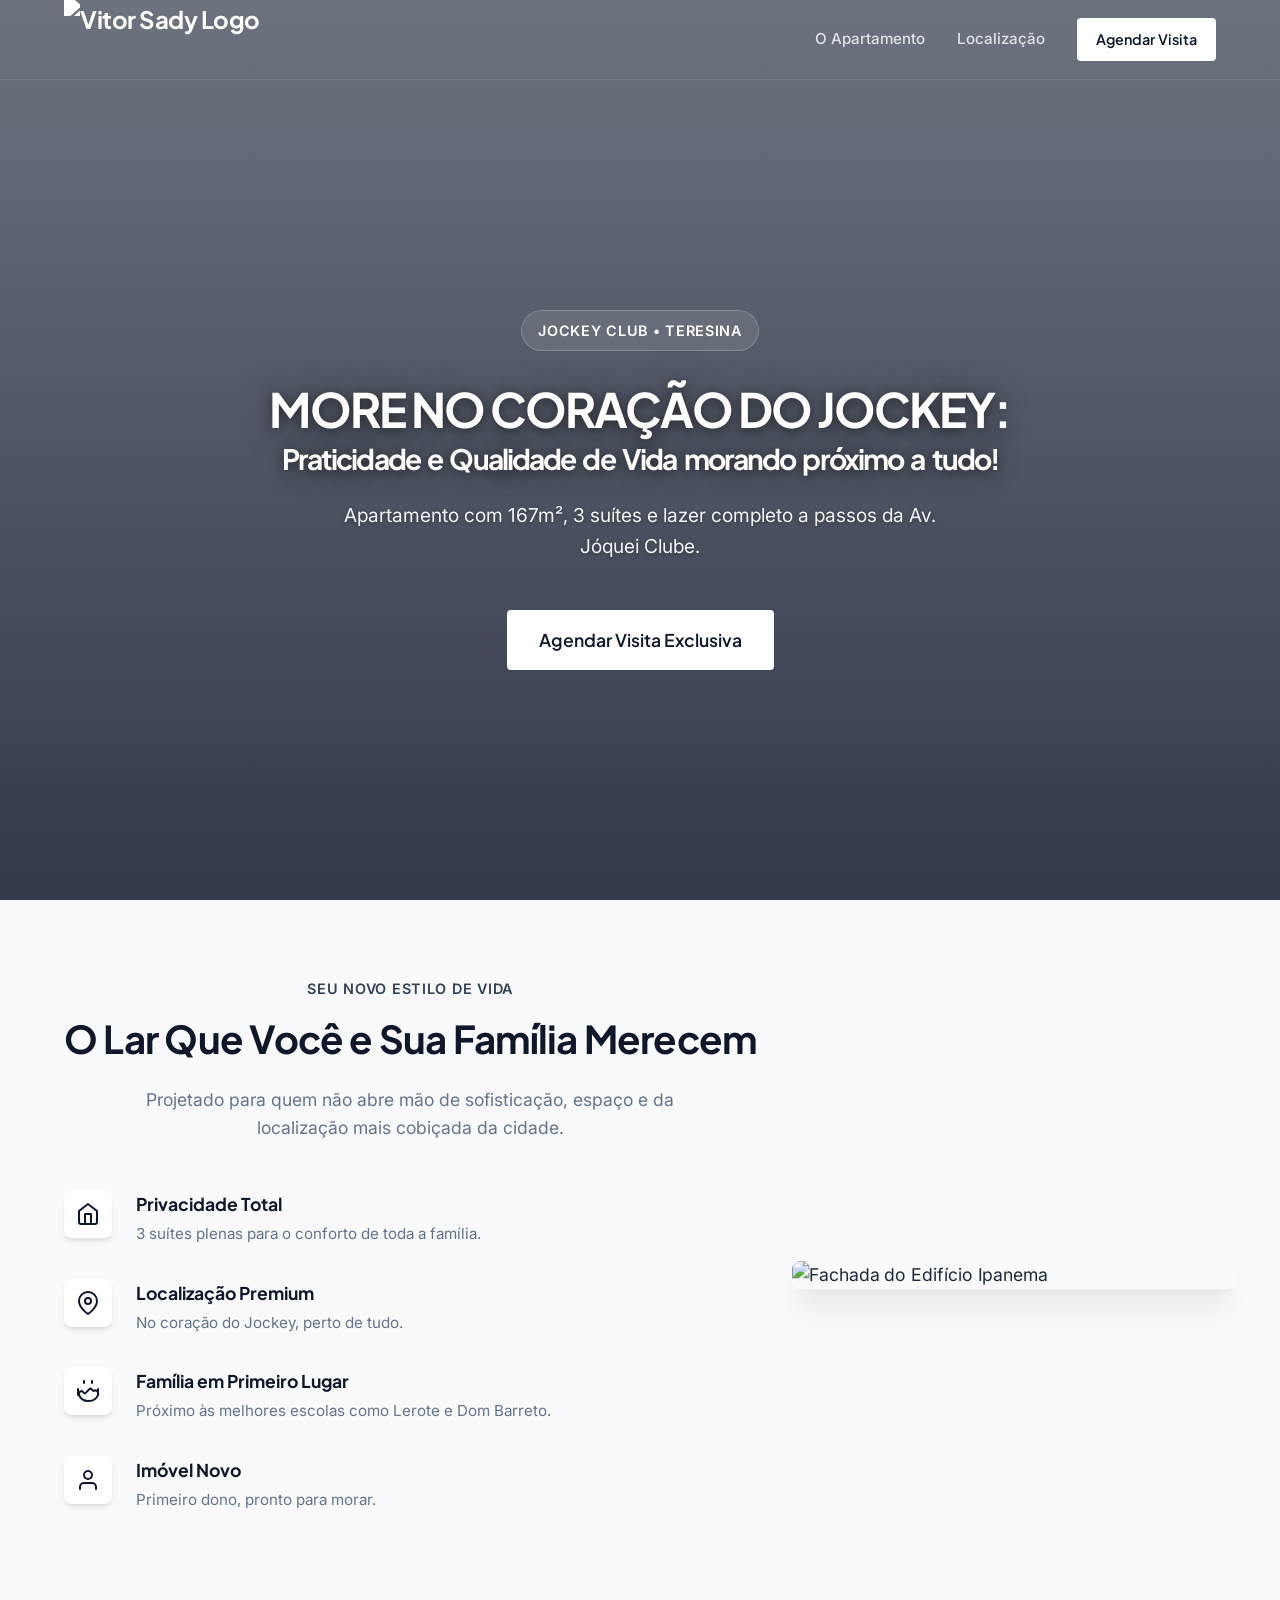
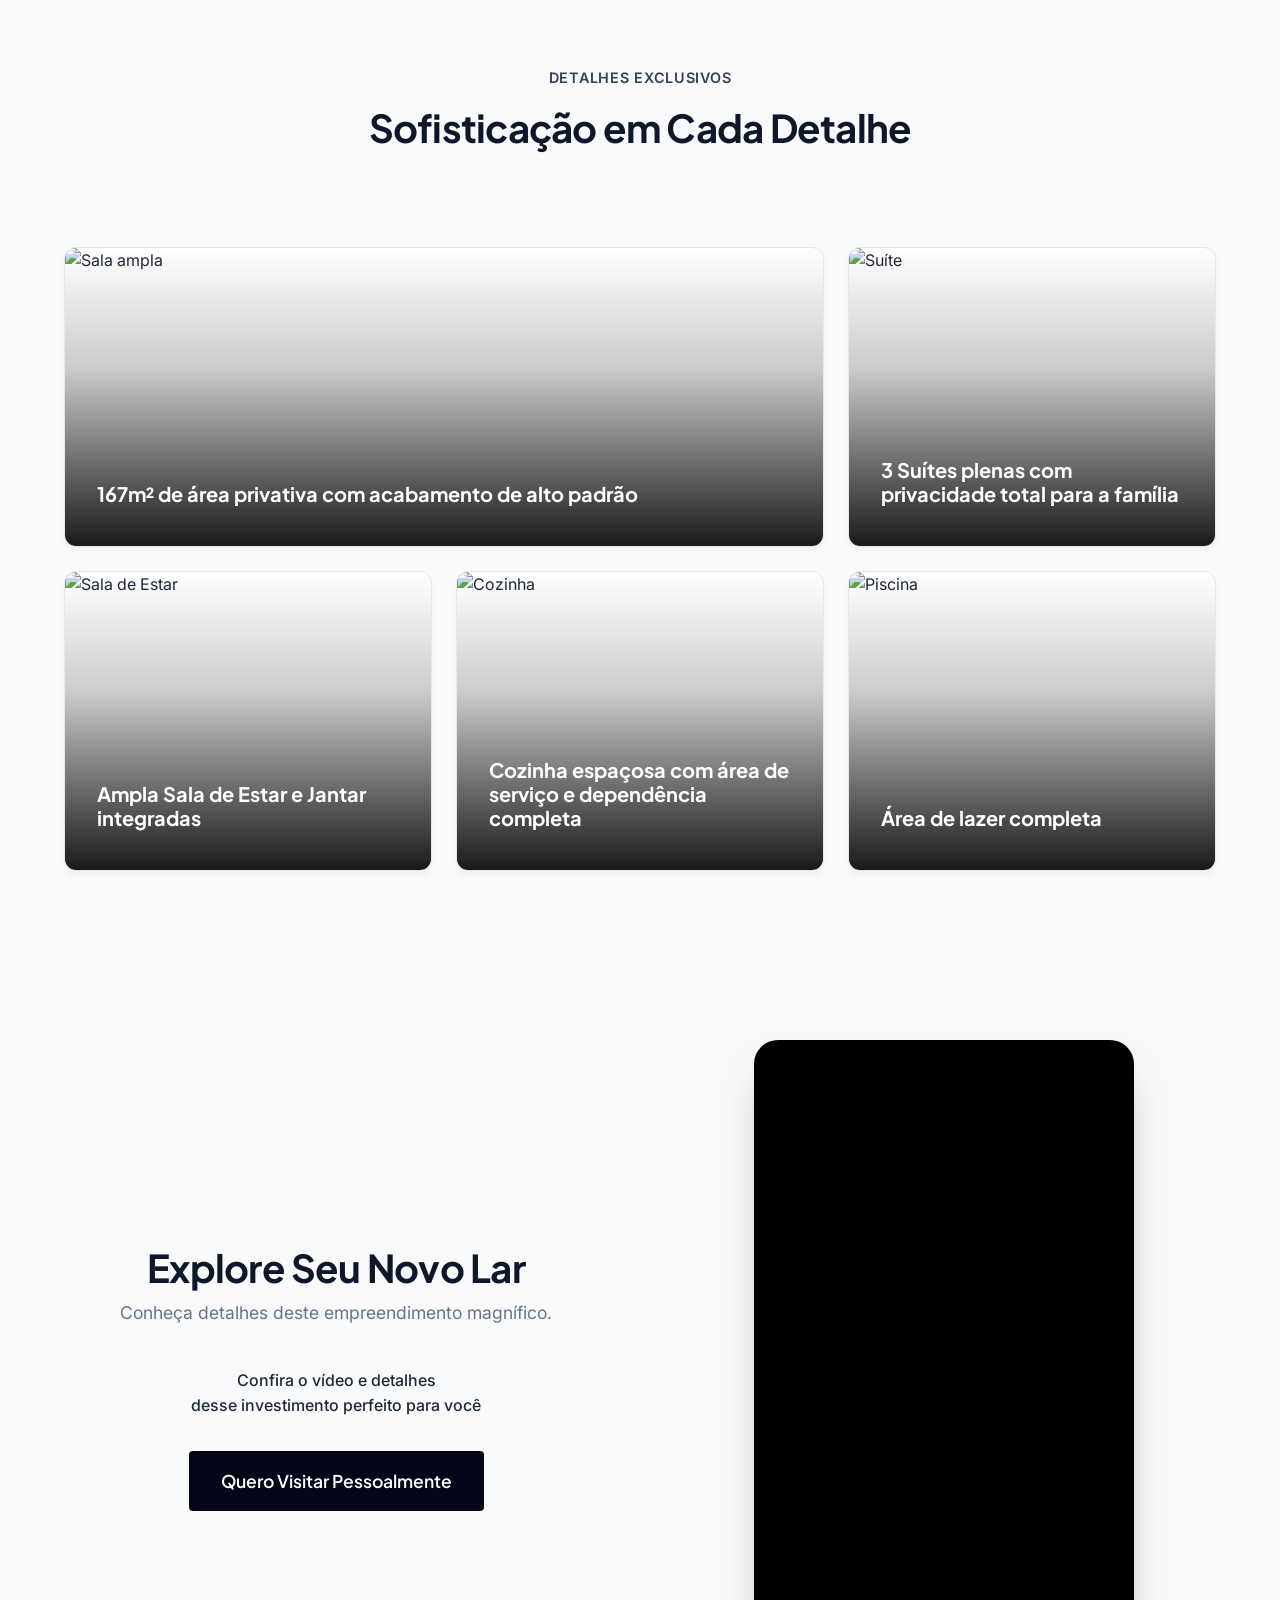
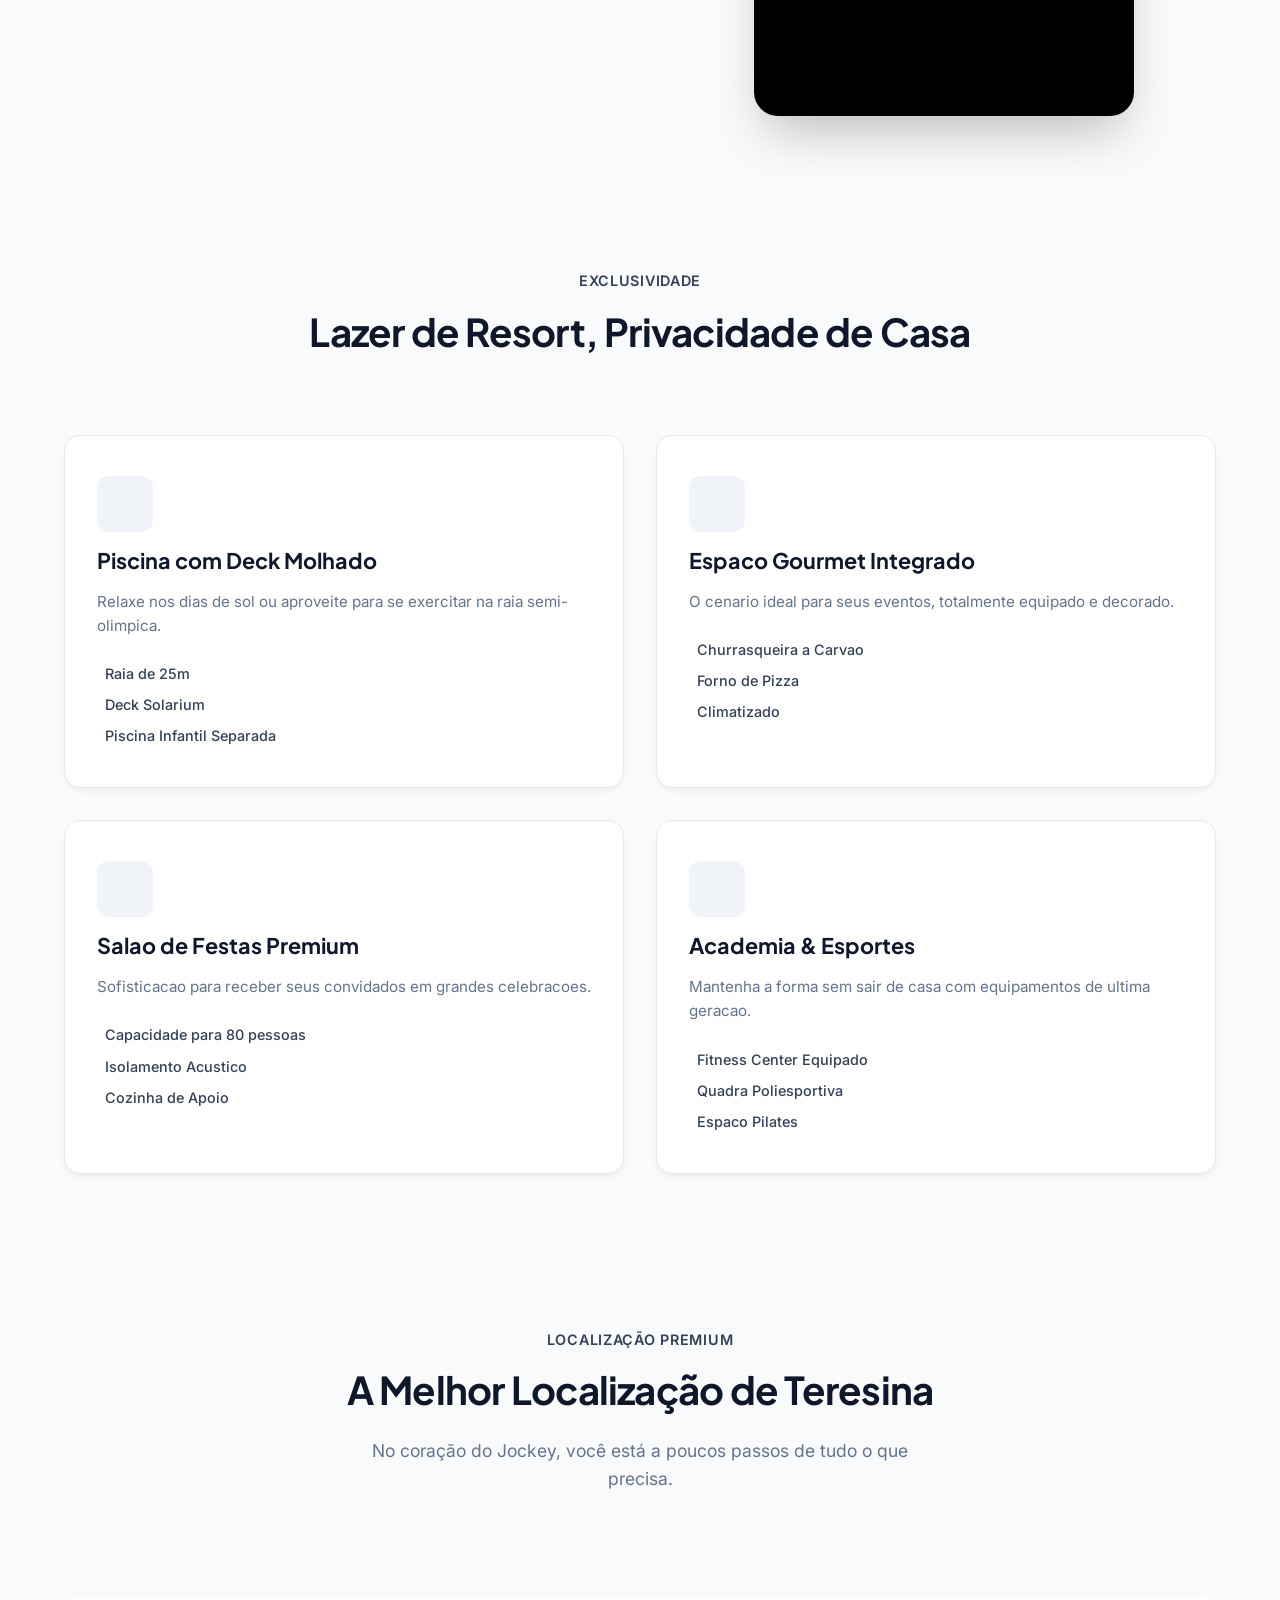
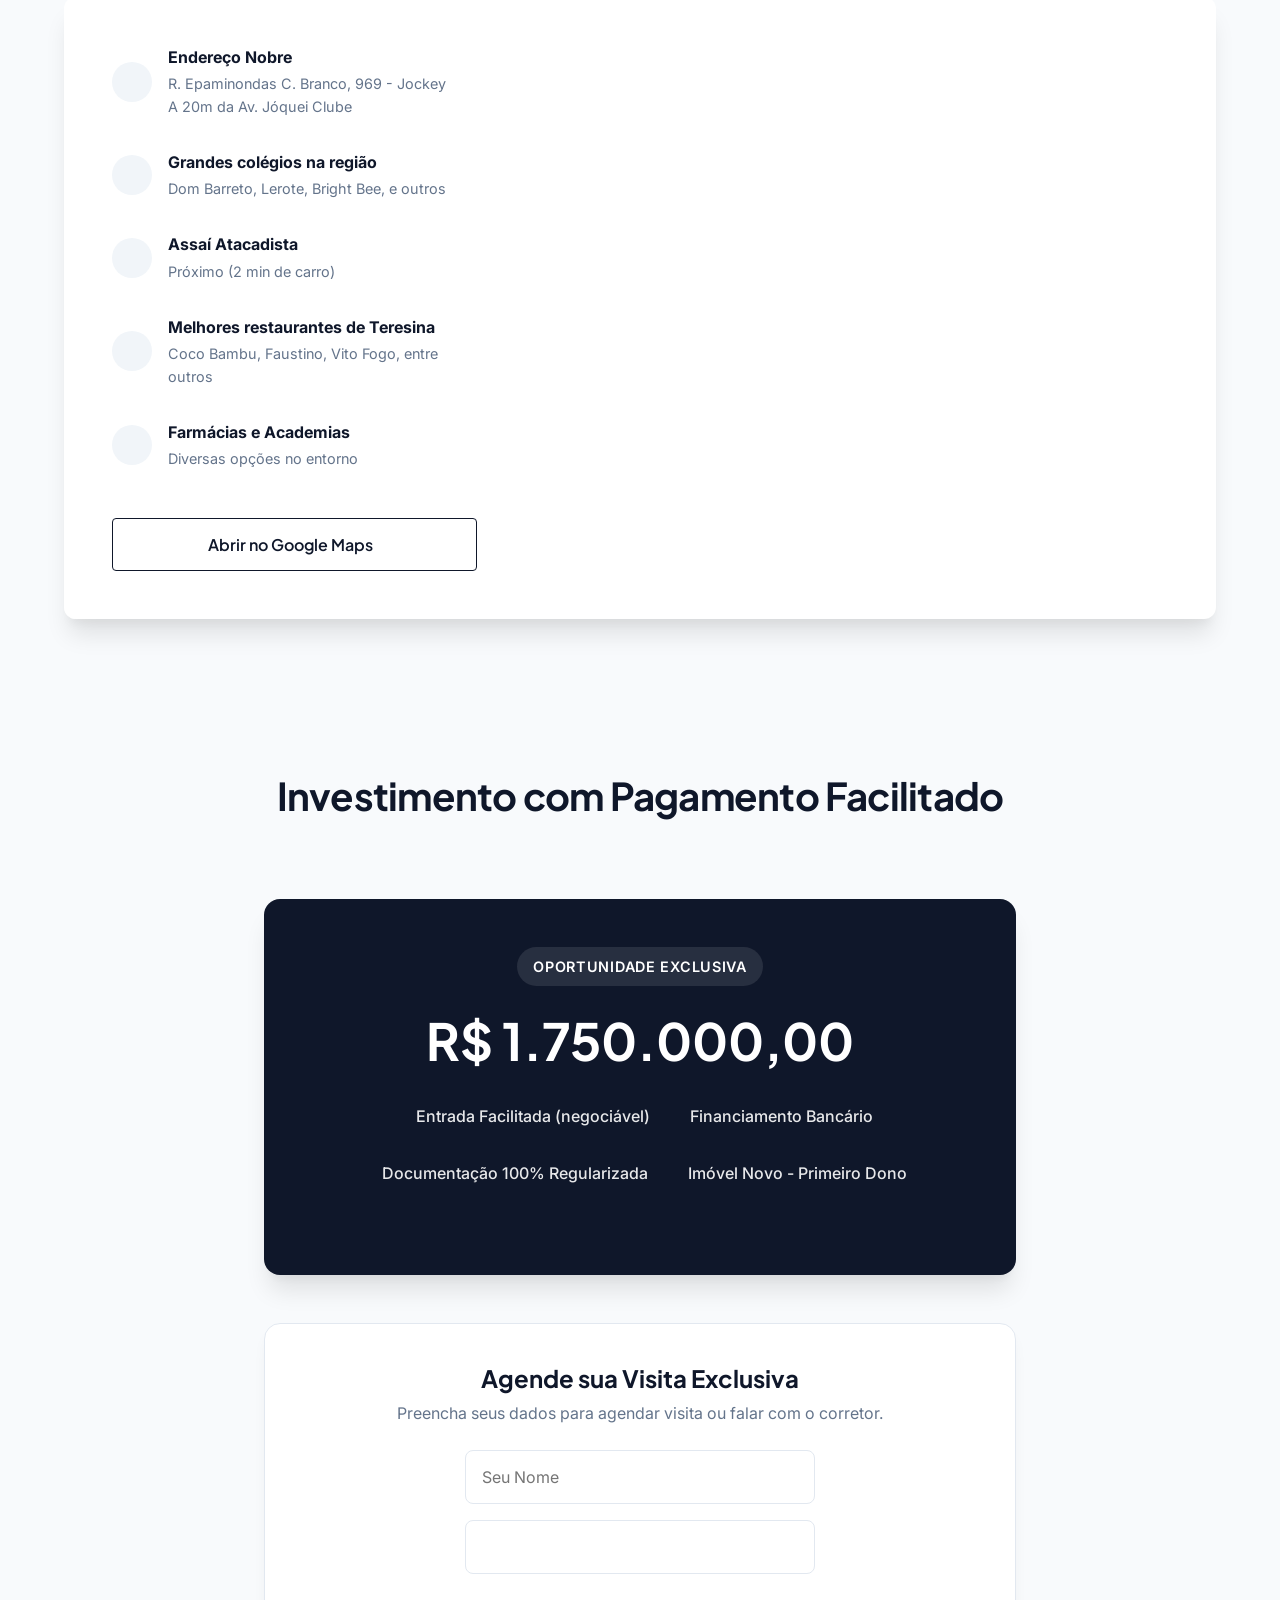
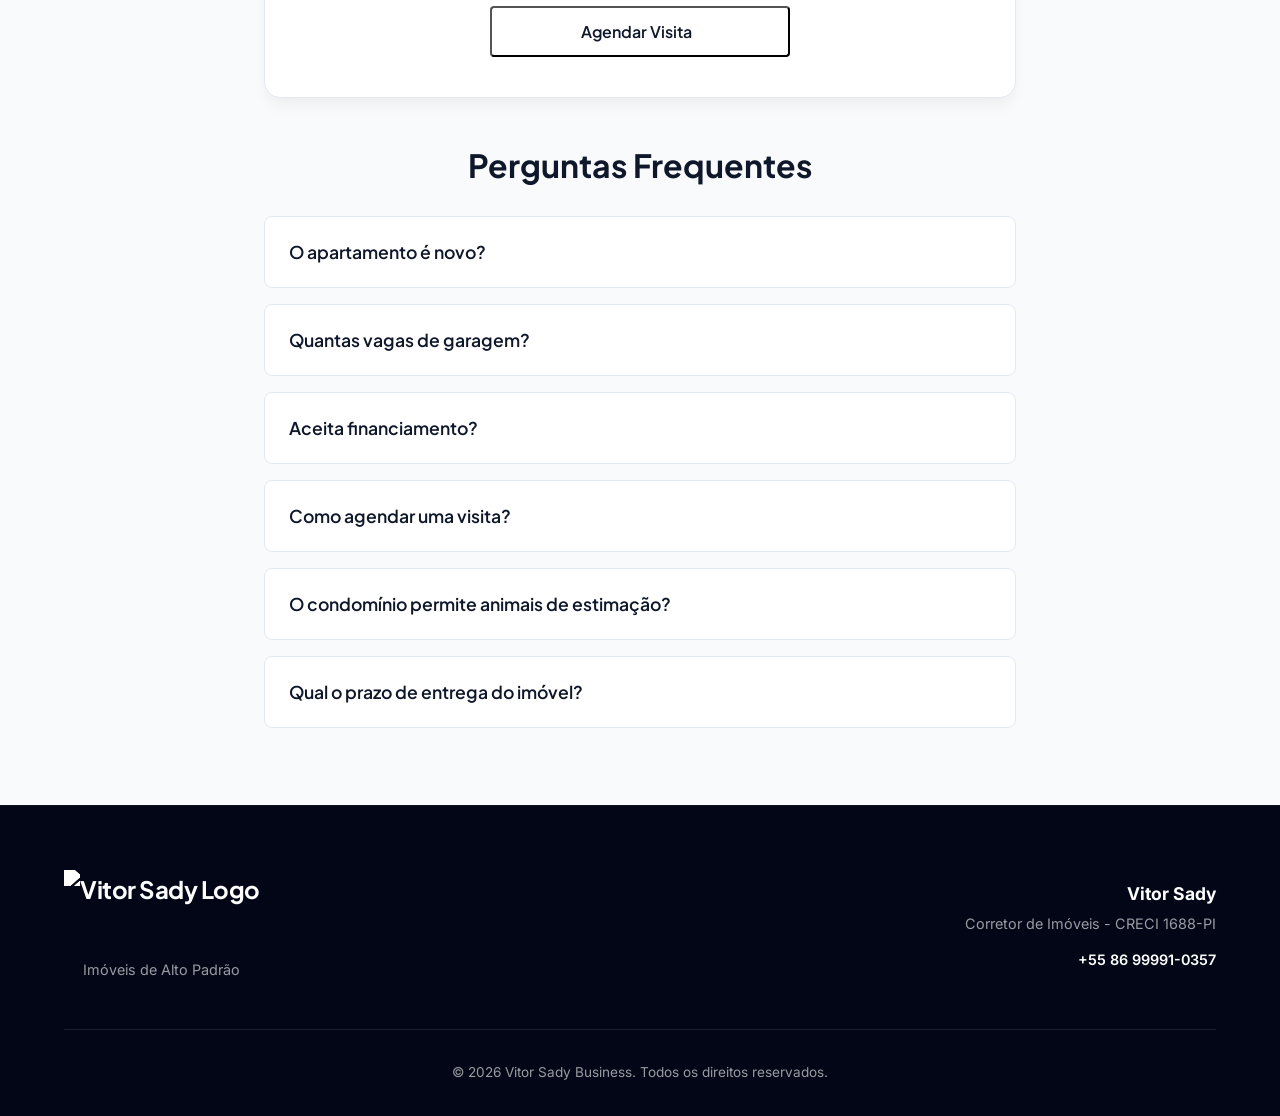
==== commit 8813e58a: "style: refinamento final da headline mobile" ====
--- a/index.html
+++ b/index.html
@@ -105,11 +105,12 @@
         <div class="container hero__content">
             <span class="hero__tag">Jockey Club • Teresina</span>
             <h1 class="hero__headline">
-                <span style="font-size: 0.74em; text-transform: uppercase; display: block; text-align: center;">More
+                <span
+                    style="font-size: 0.74em; white-space: nowrap; text-transform: uppercase; display: block; text-align: center;">More
                     no Coração do
                     Jockey:</span> <span
-                    style="font-size: 0.43em; line-height: 1.2; display: block; text-align: center; margin-top: 7px;">Praticidade
-                    e Qualidade de Vida<br class="mobile-break"> morando próximo a tudo!</span>
+                    style="font-size: 0.44em; line-height: 1.2; display: block; text-align: center; margin-top: 7px; word-spacing: 0.15em;">Praticidade
+                    e Qualidade de Vida morando próximo a tudo!</span>
             </h1>
 
             <p class="hero__subheadline">
--- a/style.css
+++ b/style.css
@@ -404,6 +404,11 @@
 @media (max-width: 768px) {
     .mobile-break {
         display: block;
+    }
+
+    .hero__actions .btn--lg {
+        padding: 0.72rem 1.44rem;
+        font-size: 0.95rem;
     }
 
     .nav {
@@ -1905,18 +1910,45 @@
         flex-direction: column !important;
         align-items: center !important;
         text-align: center !important;
+        justify-content: flex-start !important;
         height: 100%;
-        /* Ensure equal height */
-    }
-
-    /* Style improvements for grid items */
+        width: 100% !important;
+    }
+
+    .location-icon {
+        margin: 0 auto 1rem auto !important;
+        display: flex !important;
+        align-items: center !important;
+        justify-content: center !important;
+        float: none !important;
+    }
+
+    .location-info {
+        display: flex !important;
+        flex-direction: column !important;
+        align-items: center !important;
+        text-align: center !important;
+        justify-content: center !important;
+        width: 100% !important;
+        margin: 0 auto !important;
+    }
+
+    .location-item strong,
+    .location-item span {
+        text-align: center !important;
+        width: 100% !important;
+        display: block !important;
+        margin-left: auto !important;
+        margin-right: auto !important;
+    }
+
     .location-item strong {
         font-size: 0.95rem !important;
         margin-bottom: 0.25rem !important;
         line-height: 1.2;
     }
 
-    .location-item p {
+    .location-item span {
         font-size: 0.85rem !important;
         line-height: 1.3;
         color: #64748b;
@@ -2020,6 +2052,7 @@
         grid-column: 1 / -1 !important;
         justify-self: center !important;
         display: inline-flex !important;
+        transform: translateY(-5px) !important;
     }
 }
 
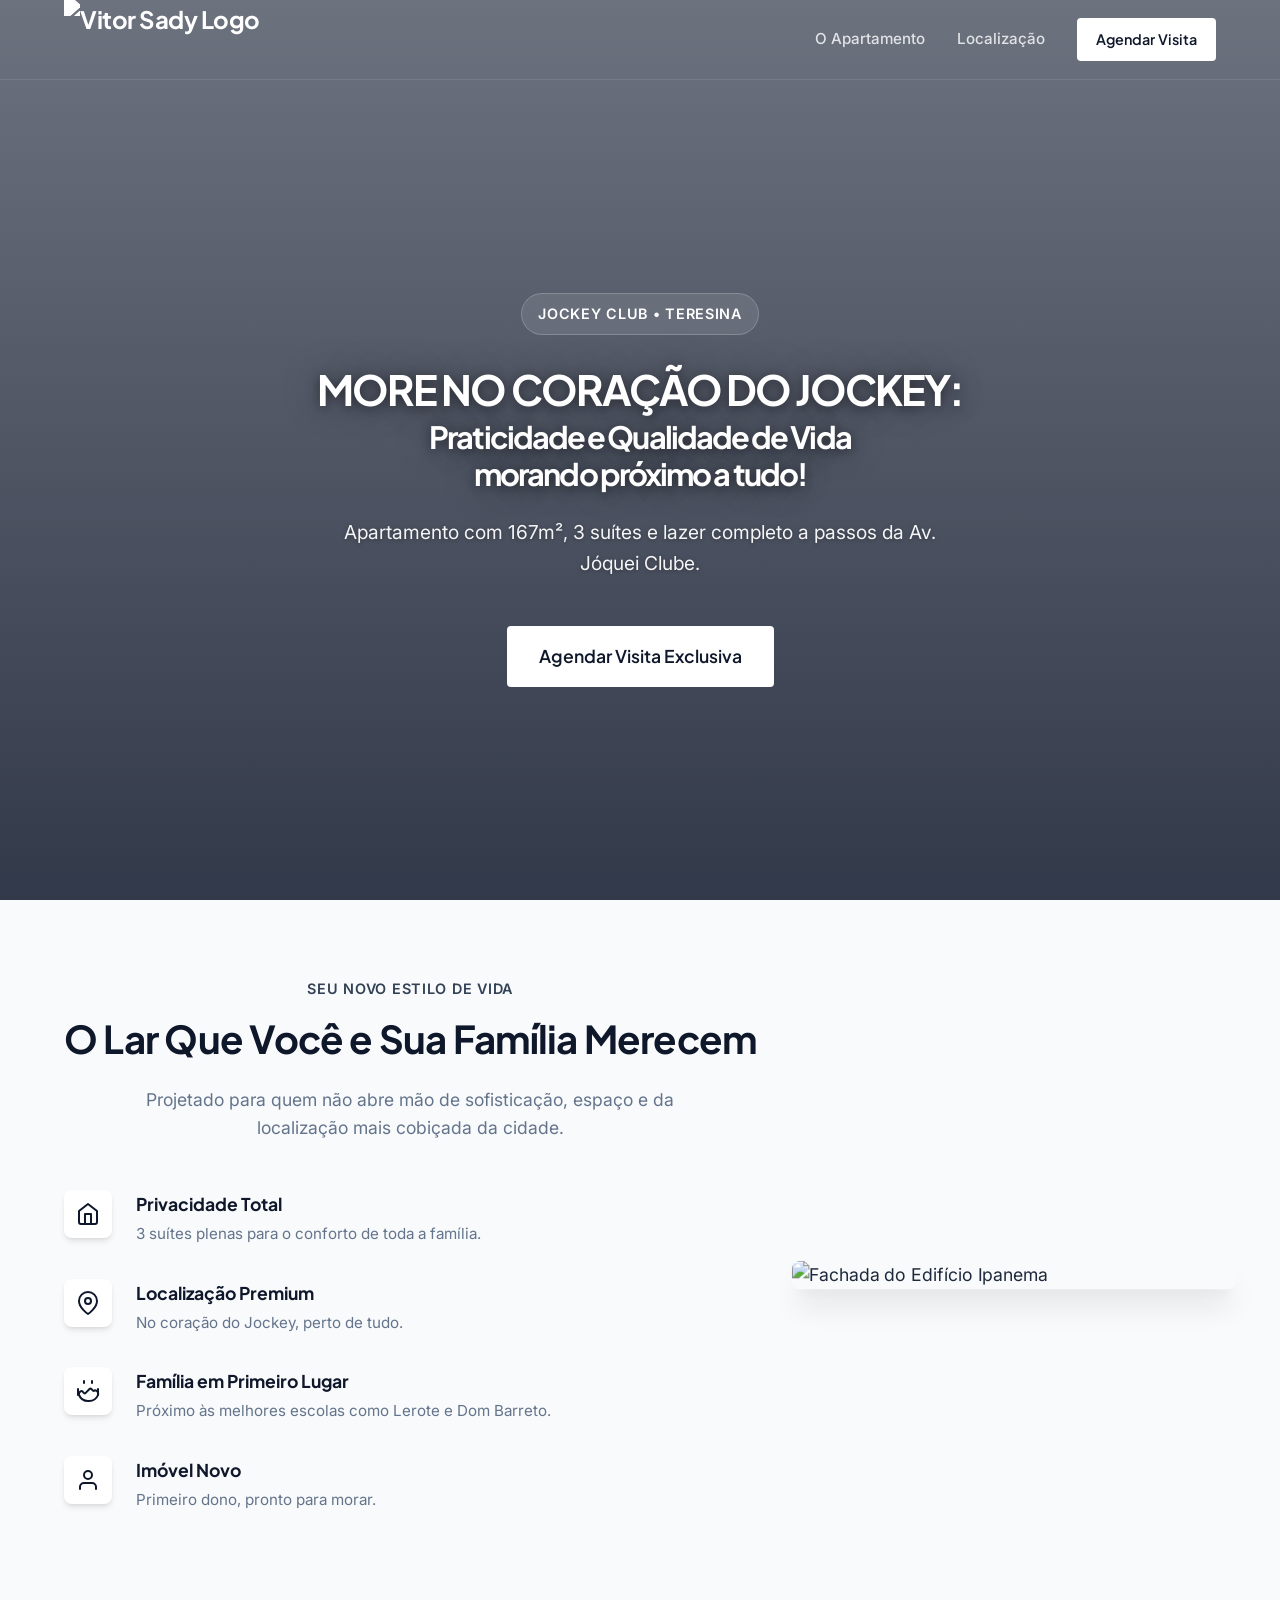
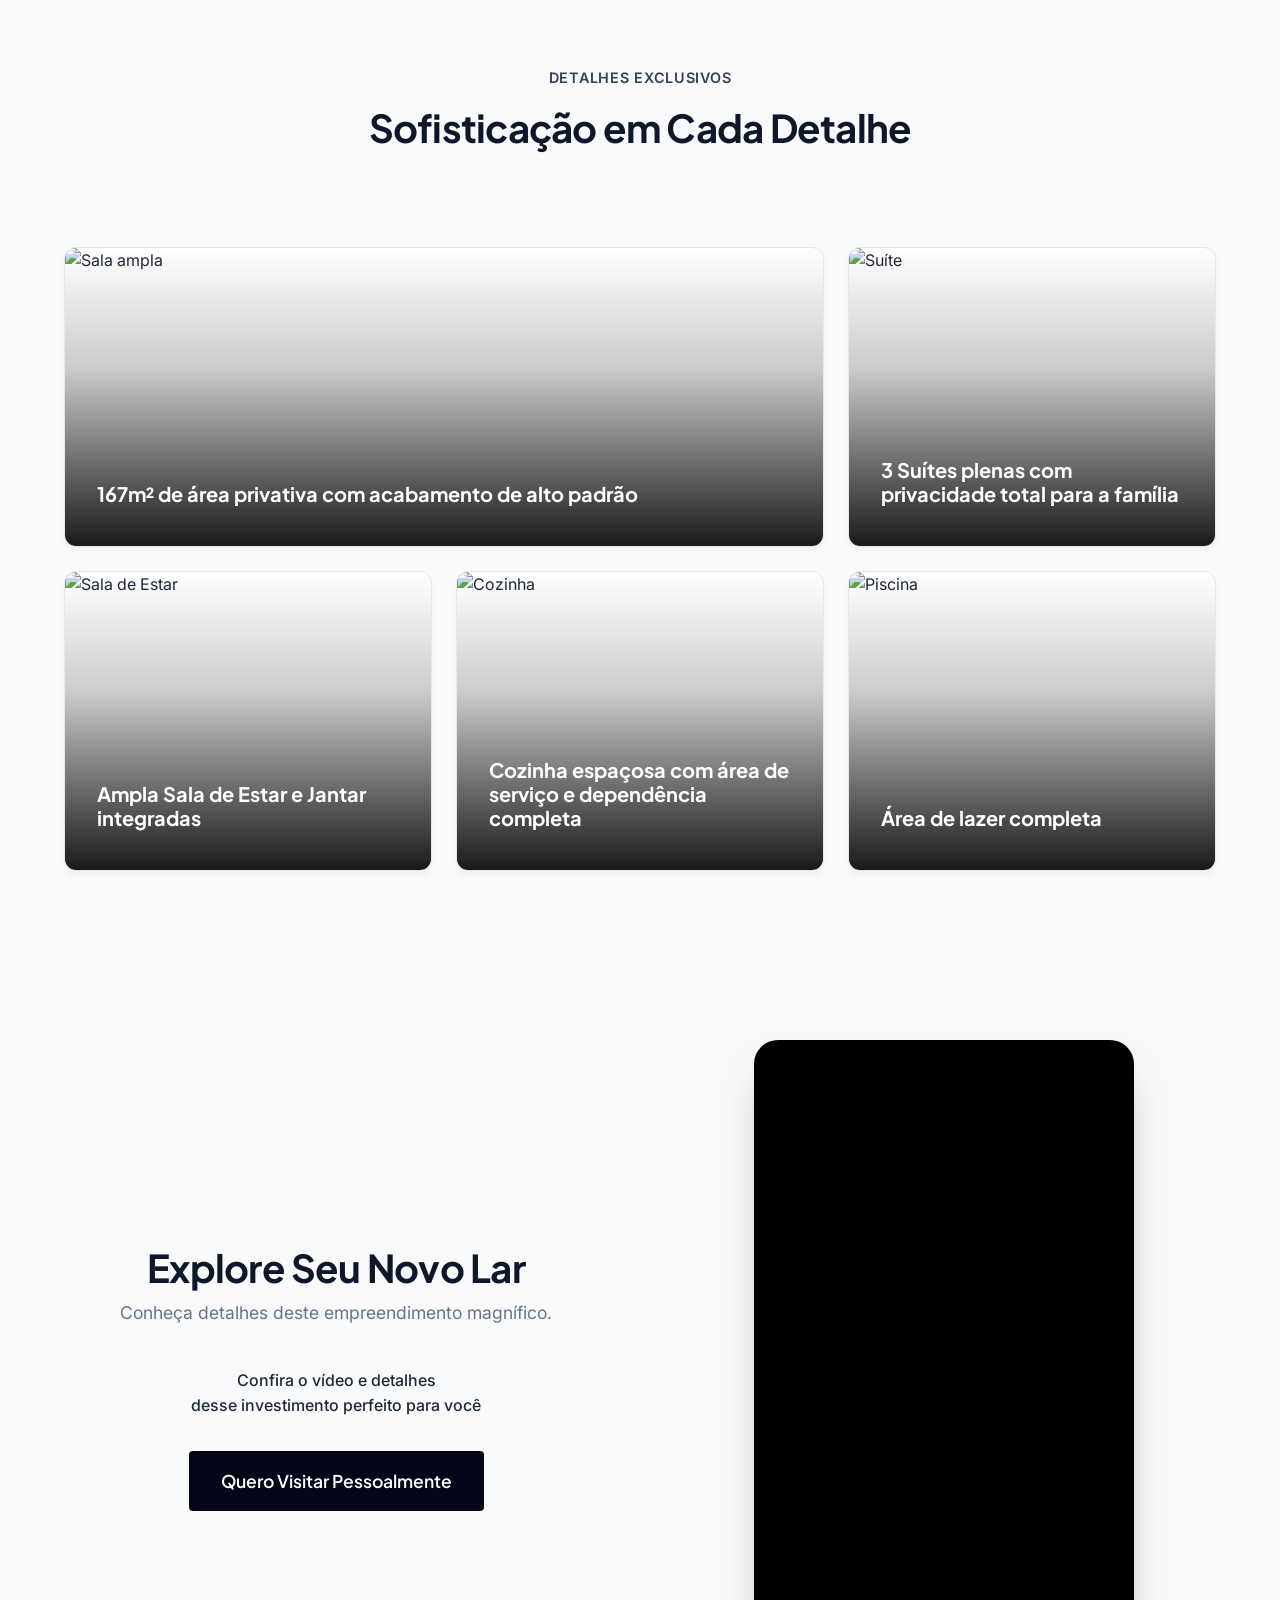
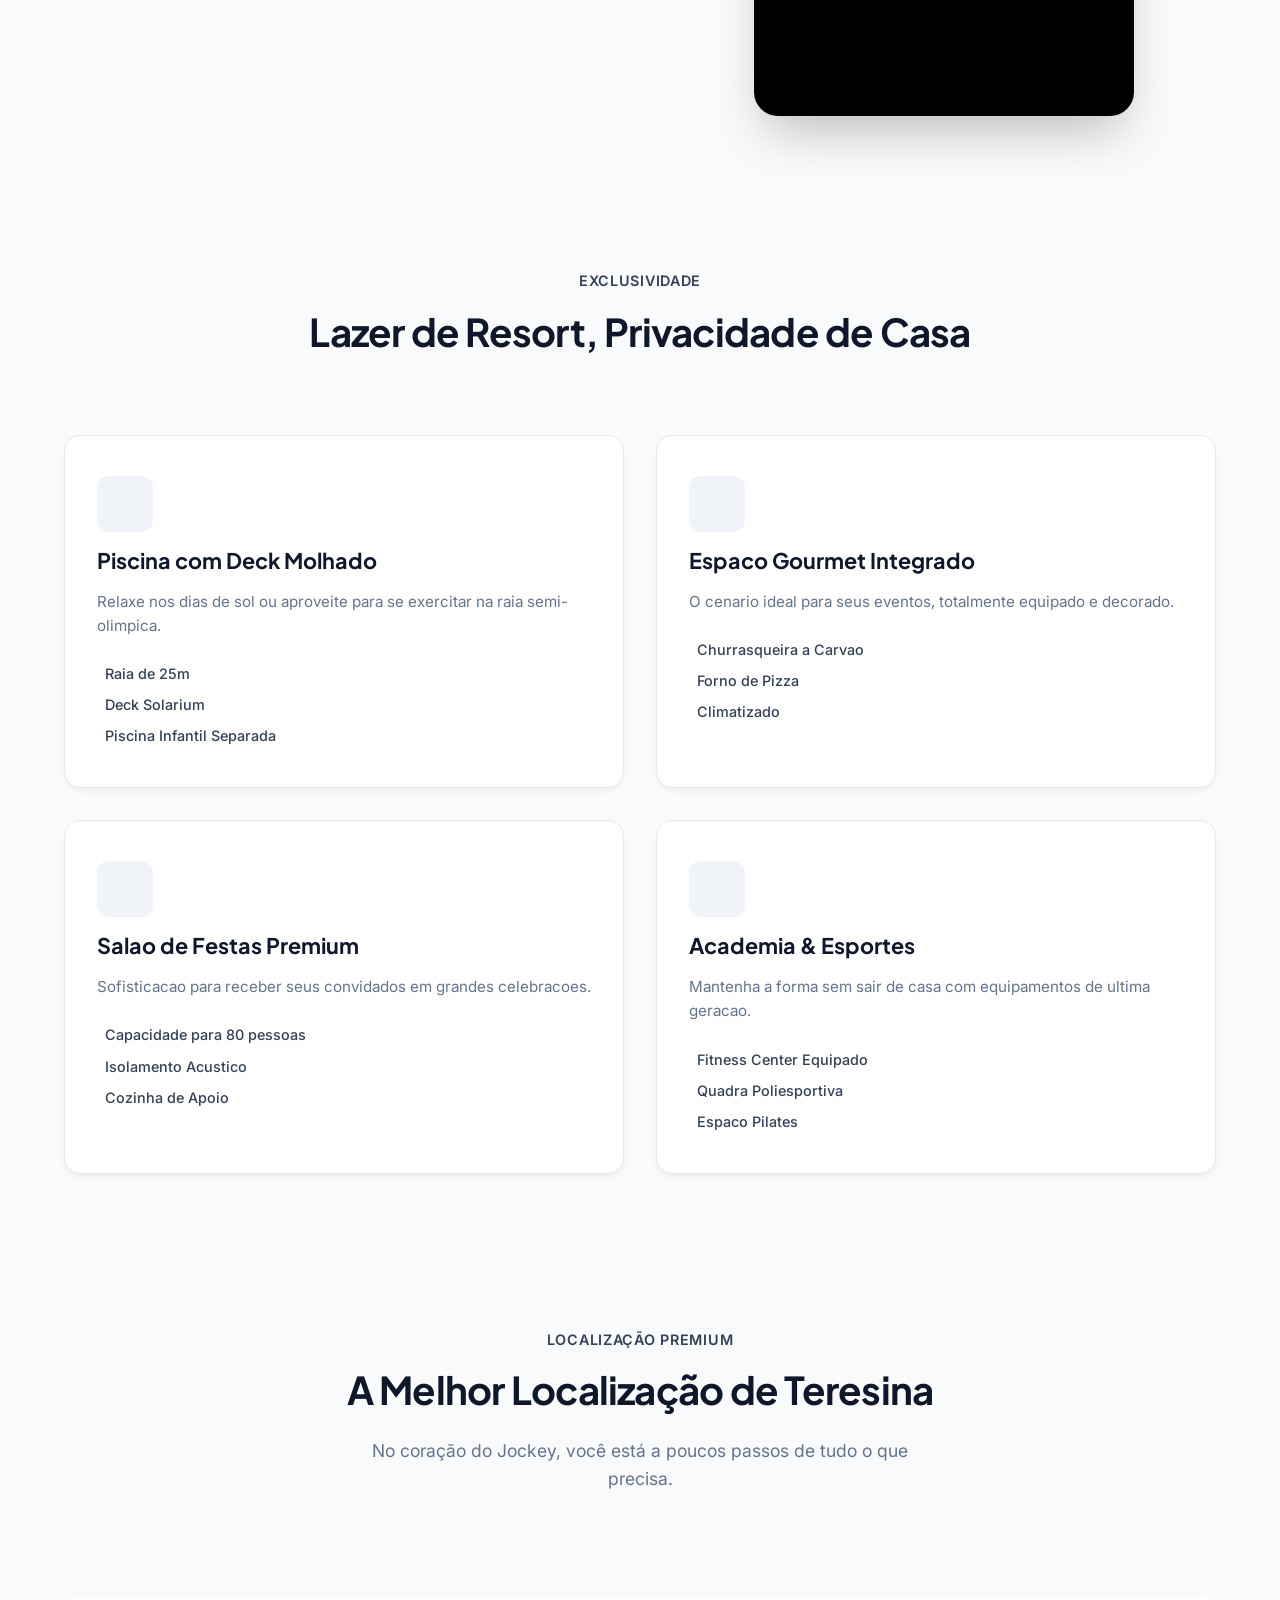
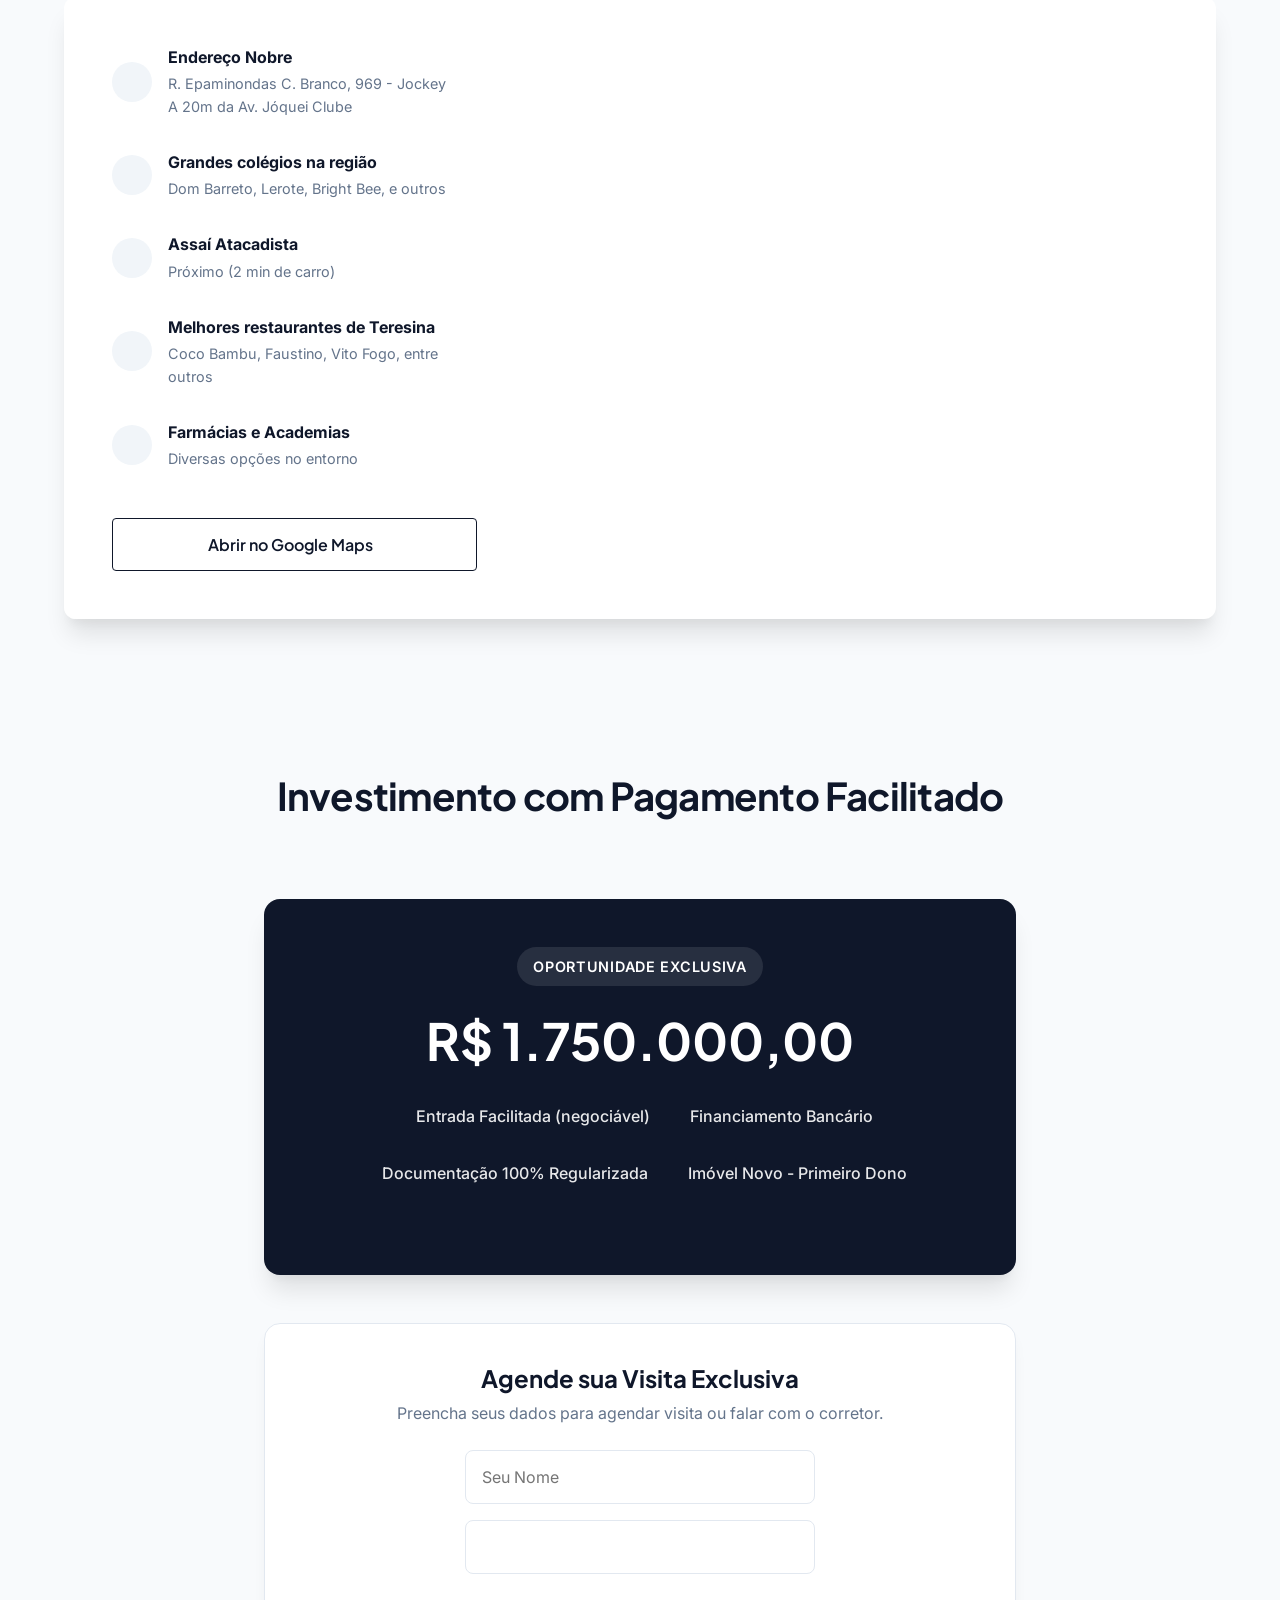
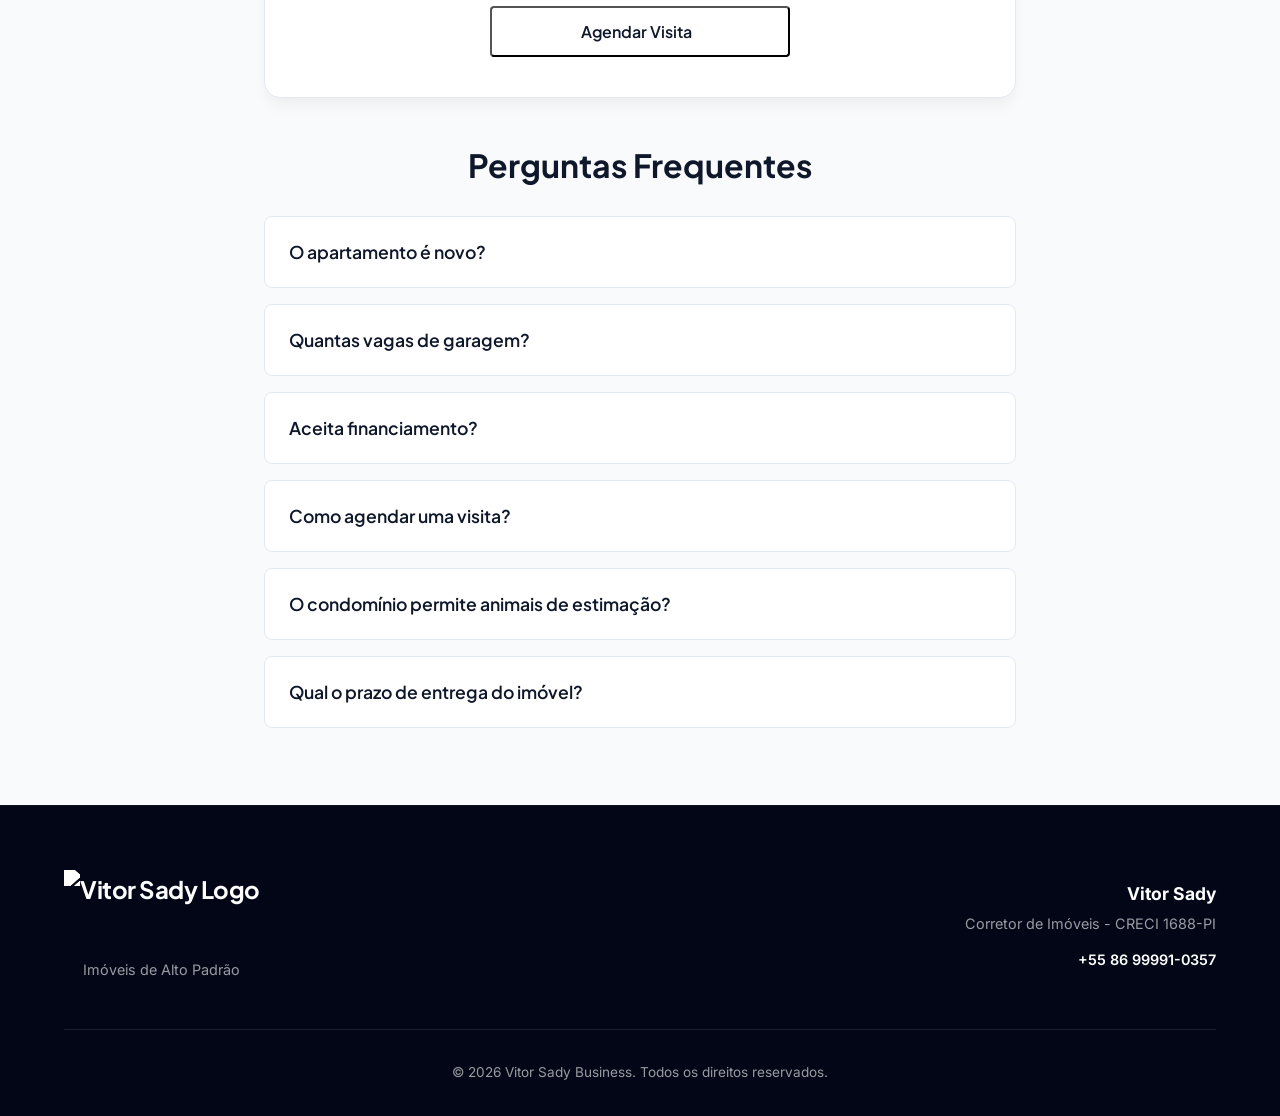
==== commit cba6602c: "style: ajuste headline mobile - primeira linha menor e quebra na segunda" ====
--- a/index.html
+++ b/index.html
@@ -106,11 +106,11 @@
             <span class="hero__tag">Jockey Club • Teresina</span>
             <h1 class="hero__headline">
                 <span
-                    style="font-size: 0.74em; white-space: nowrap; text-transform: uppercase; display: block; text-align: center;">More
+                    style="font-size: 0.65em; white-space: nowrap; text-transform: uppercase; display: block; text-align: center;">More
                     no Coração do
                     Jockey:</span> <span
-                    style="font-size: 0.44em; line-height: 1.2; display: block; text-align: center; margin-top: 7px; word-spacing: 0.15em;">Praticidade
-                    e Qualidade de Vida morando próximo a tudo!</span>
+                    style="font-size: 0.48em; line-height: 1.2; display: block; text-align: center; margin-top: 7px;">Praticidade
+                    e Qualidade de Vida<br> morando próximo a tudo!</span>
             </h1>
 
             <p class="hero__subheadline">
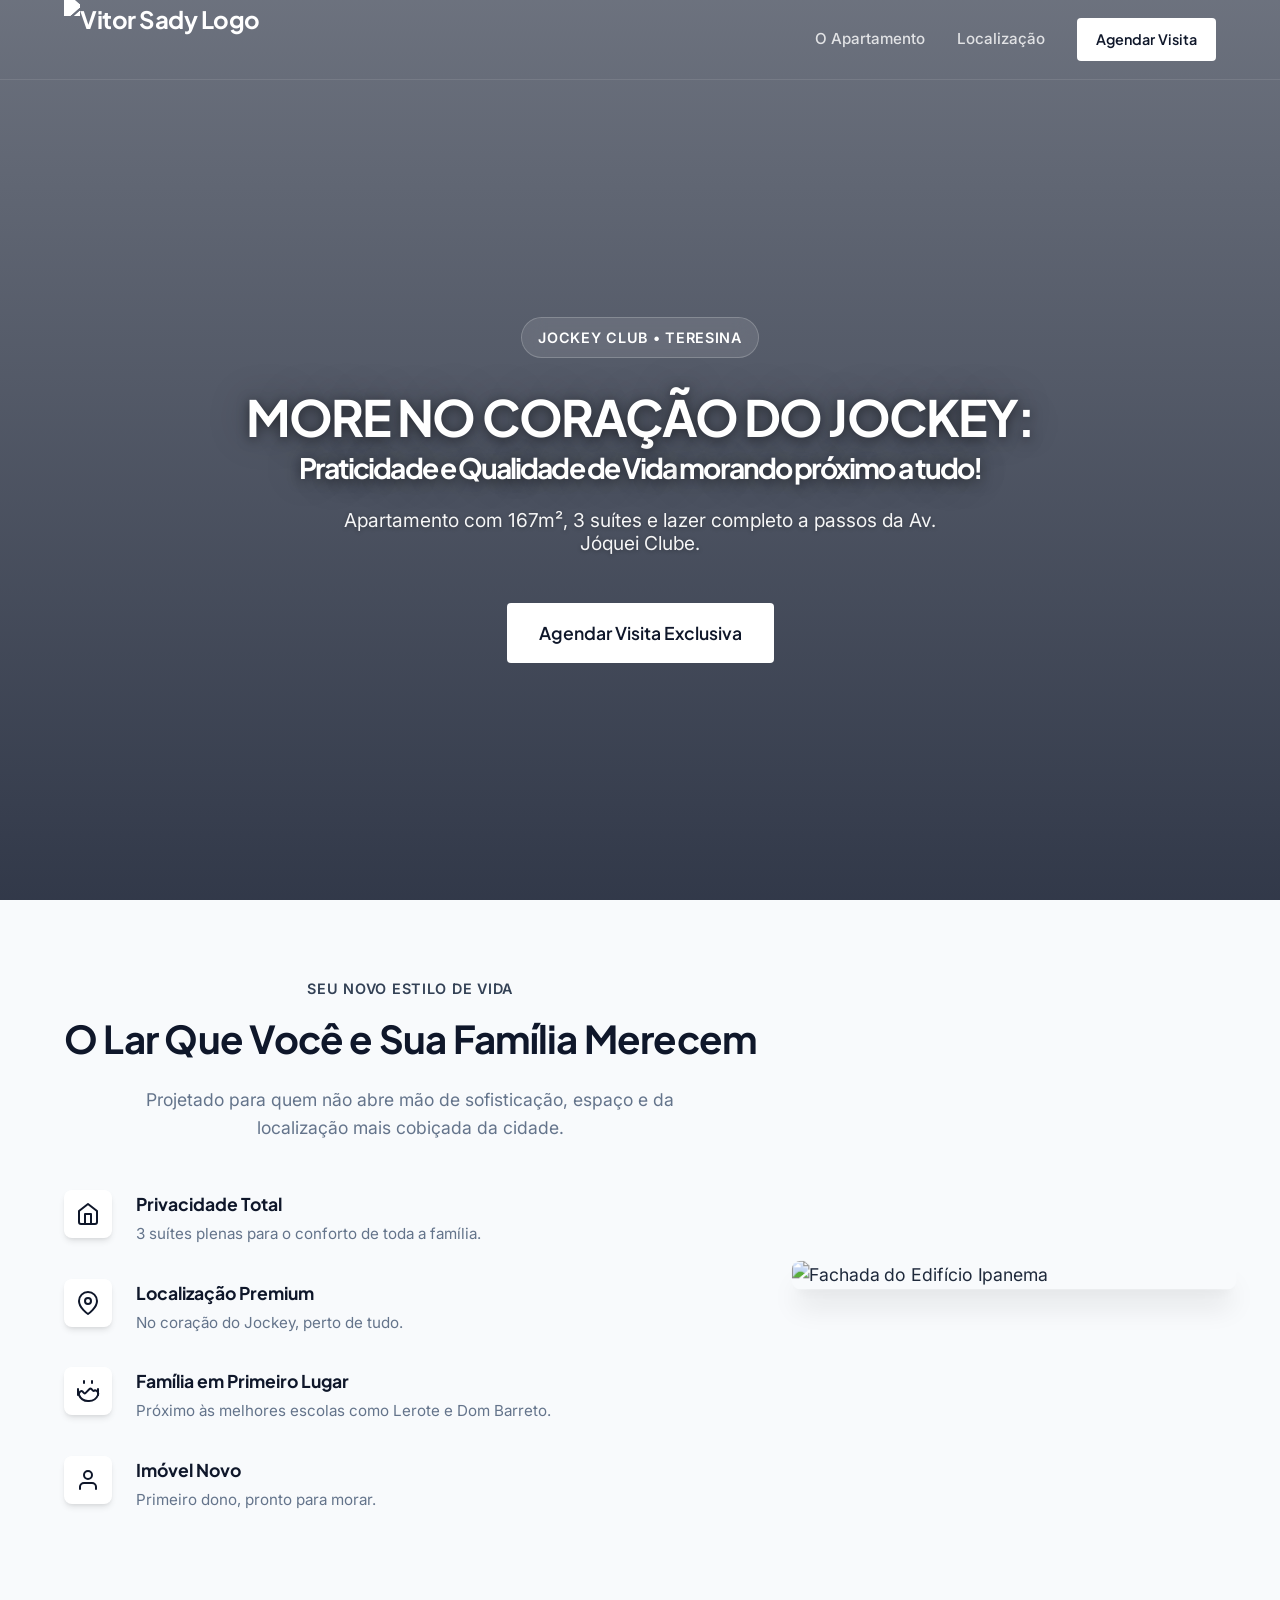
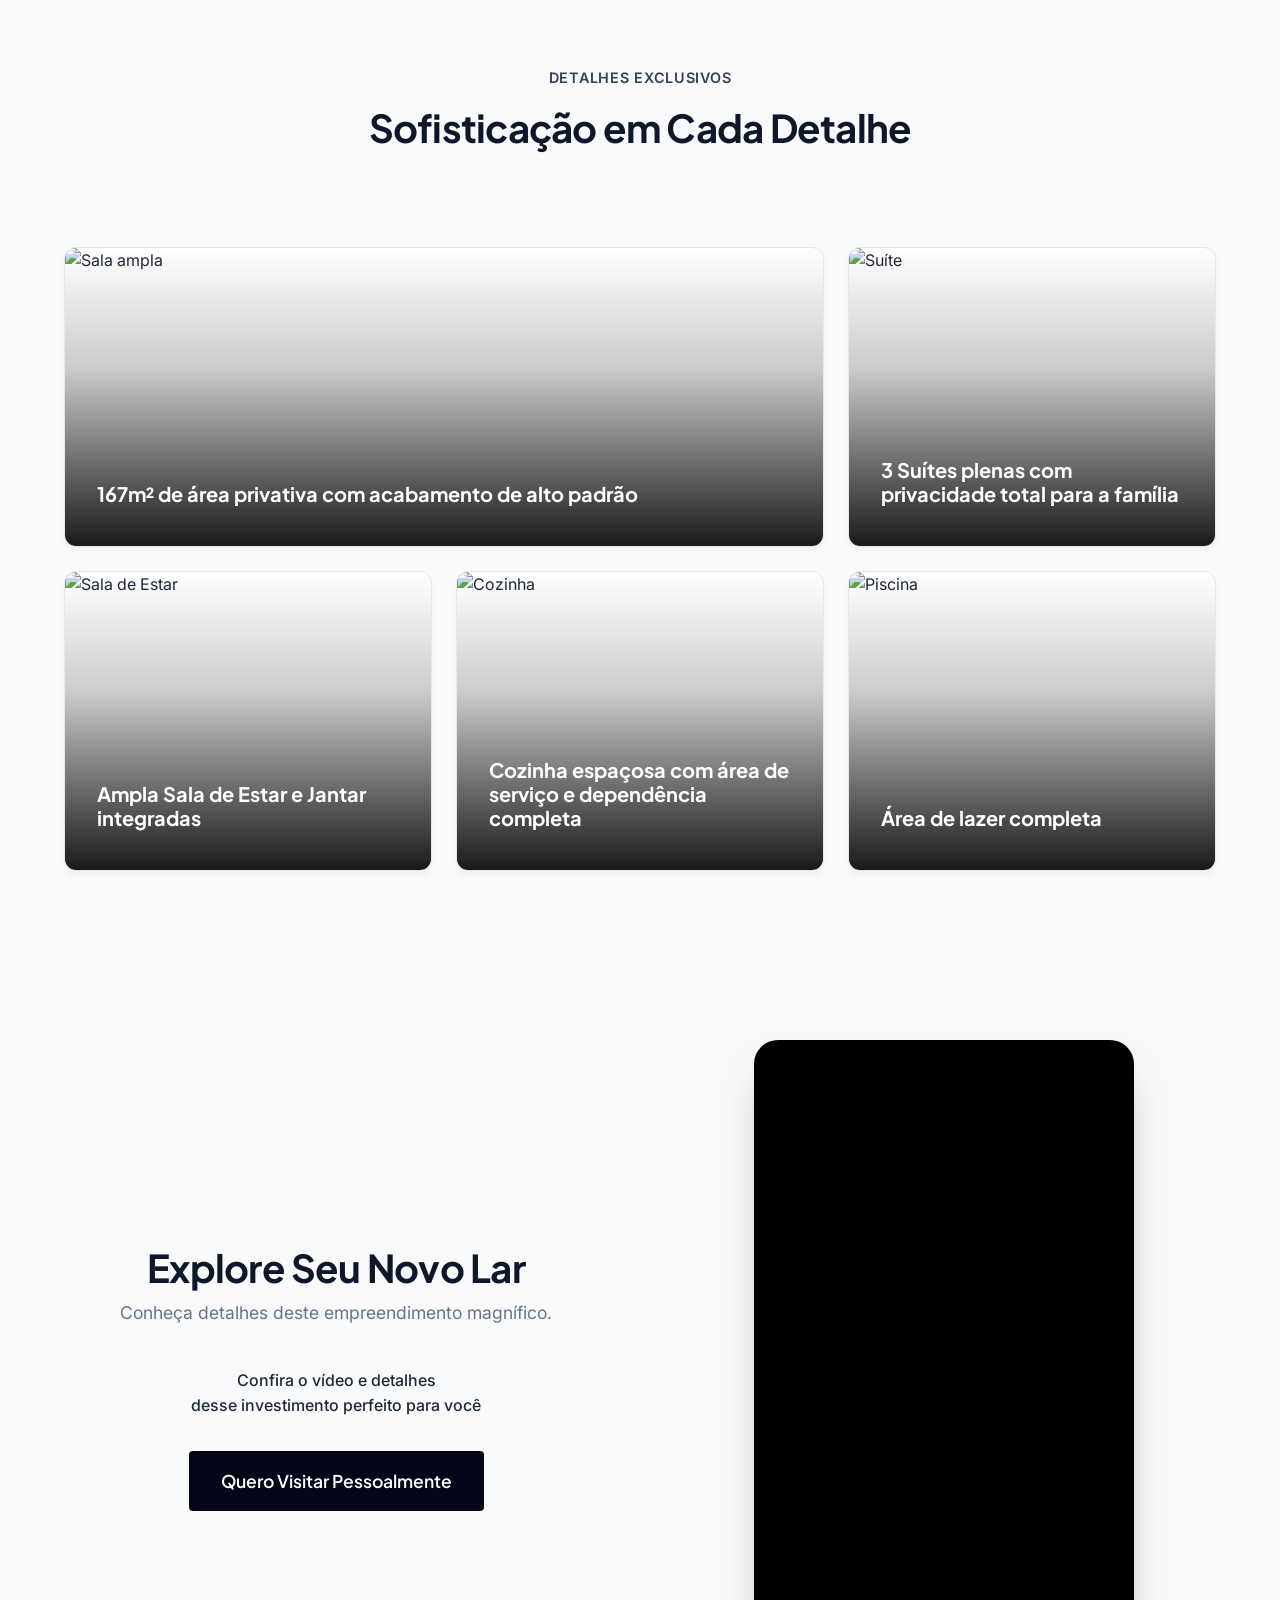
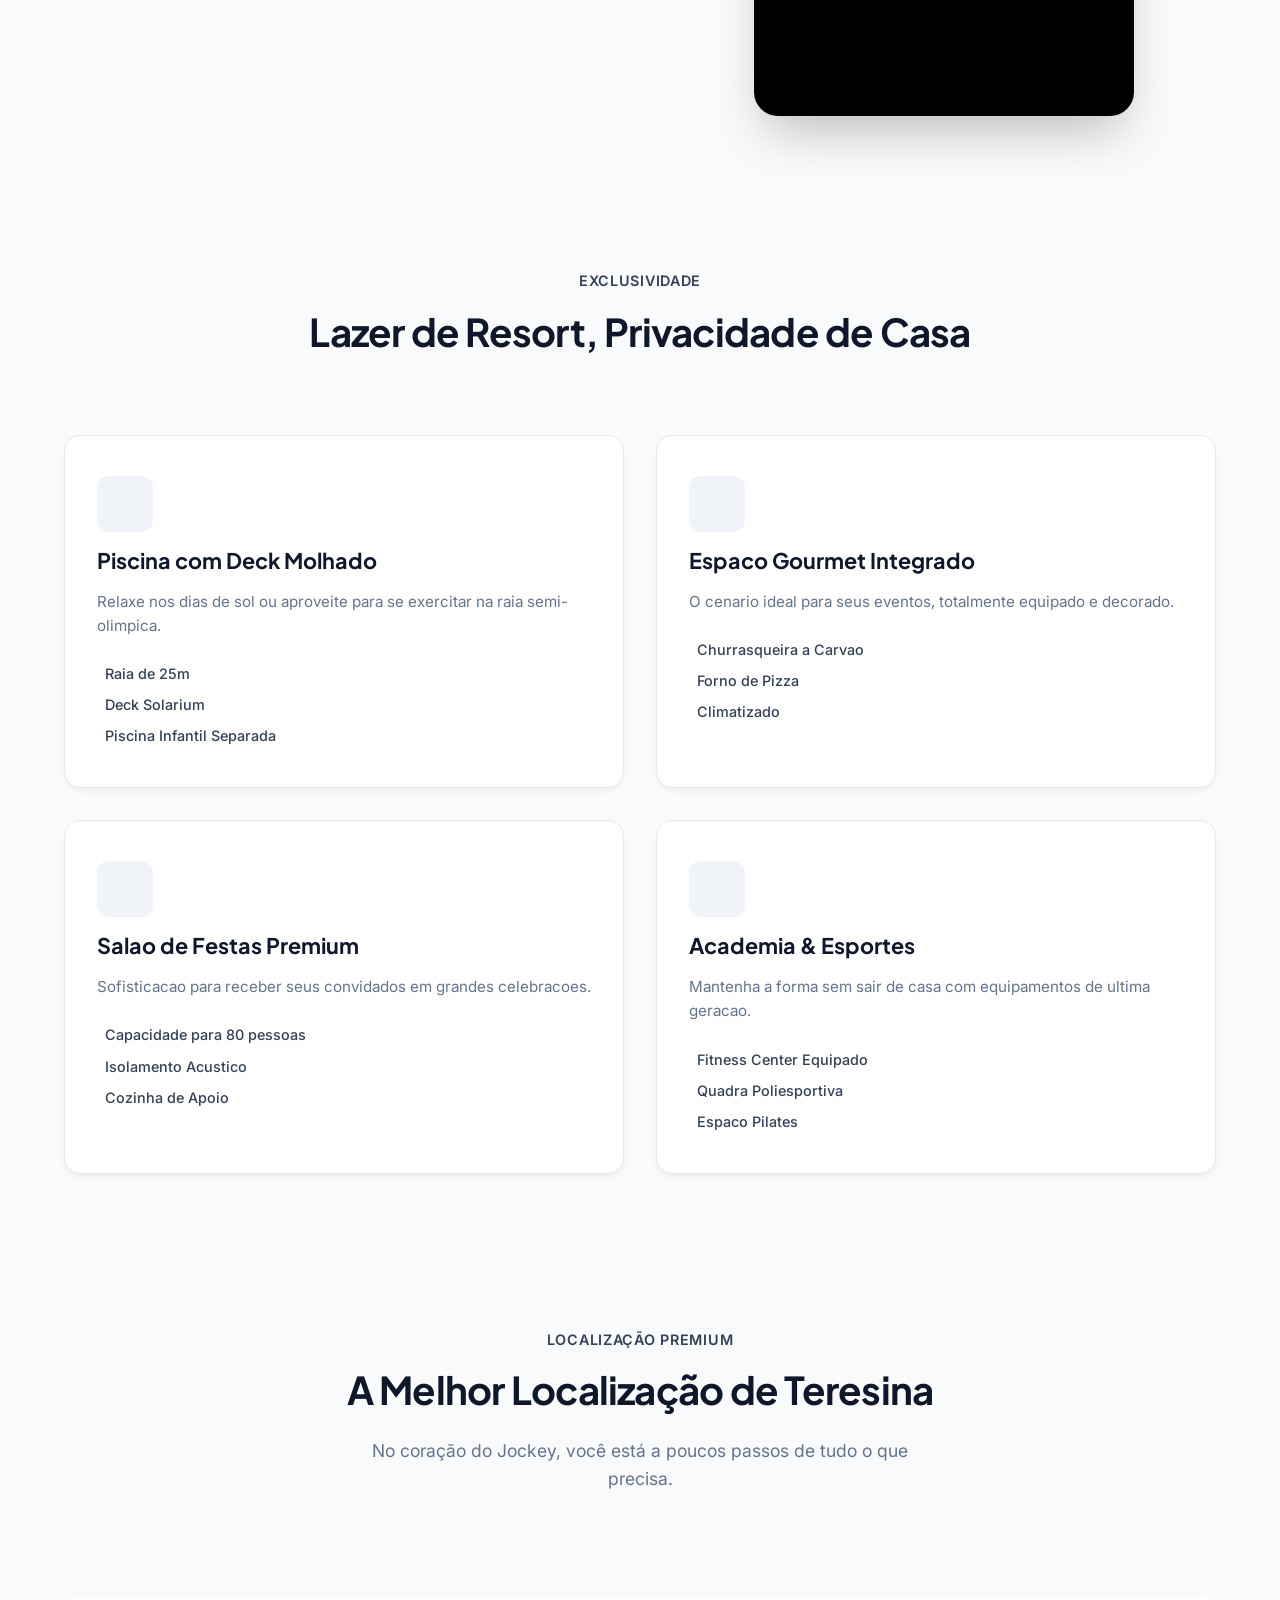
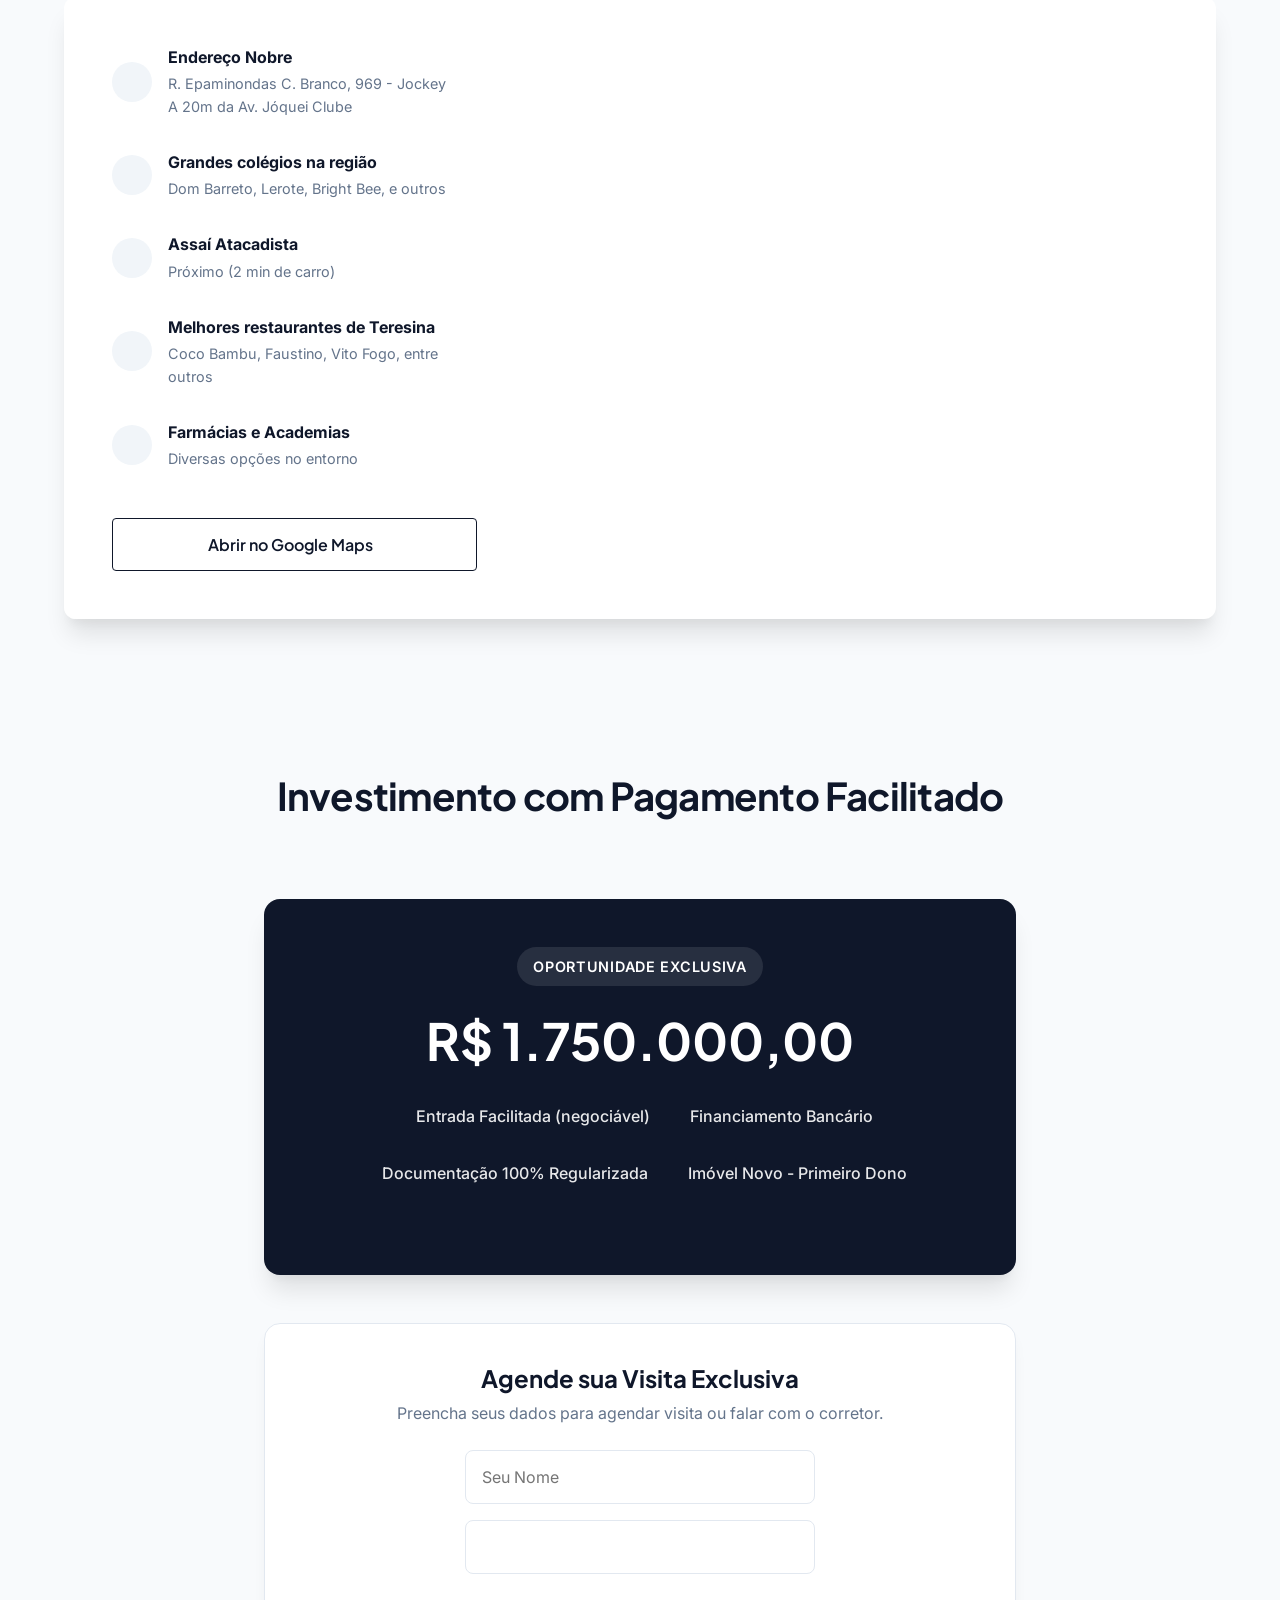
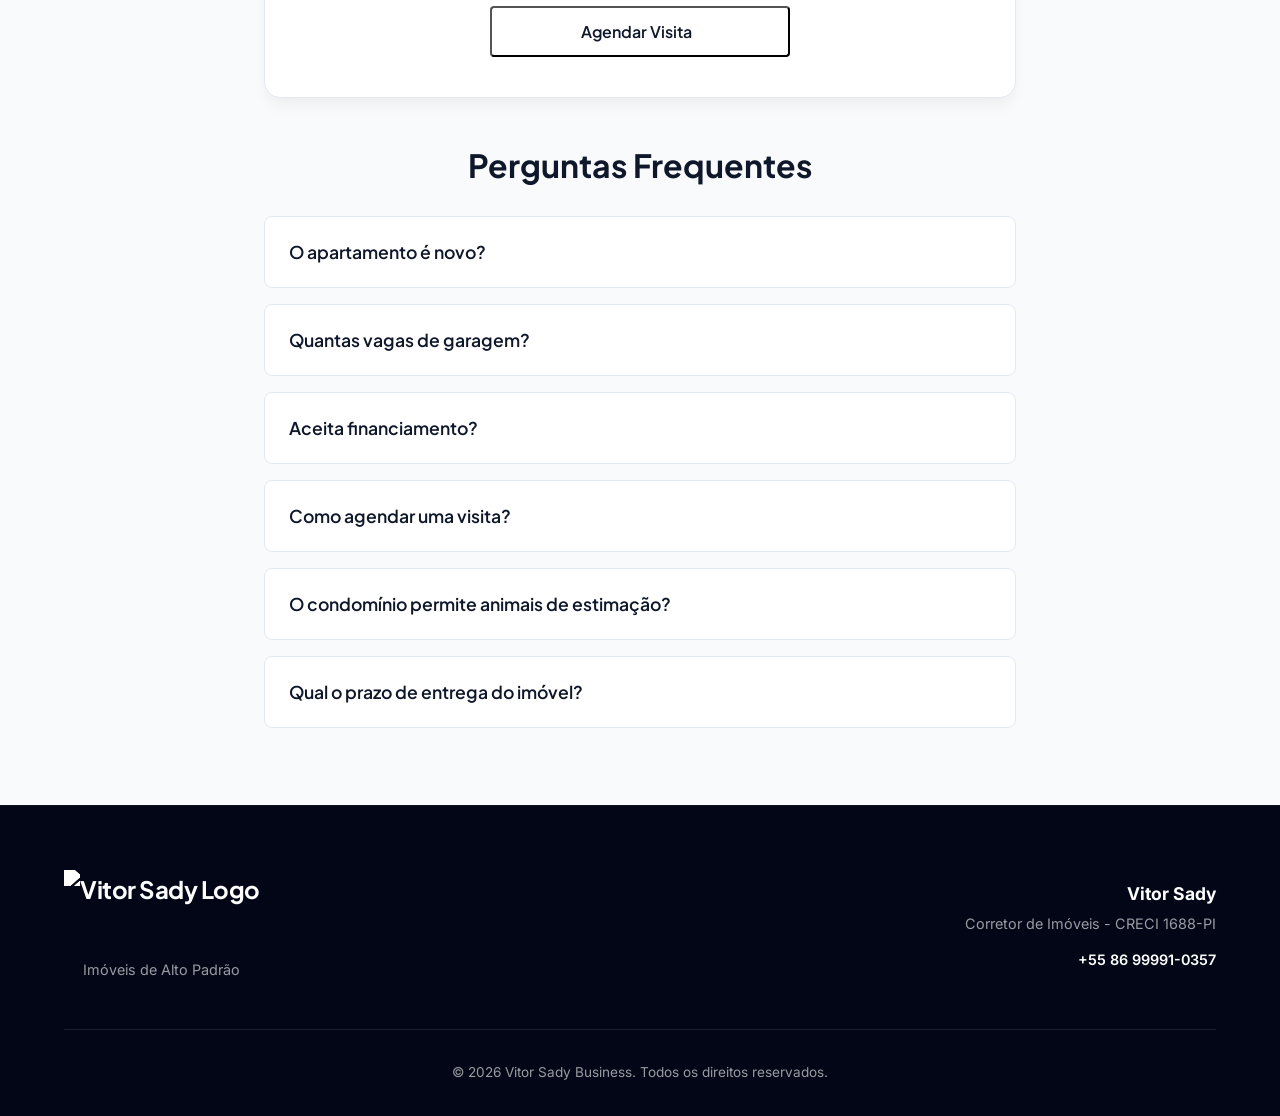
==== commit 06e1cbf1: "Preview: ajustes de escala e responsividade na headline hero" ====
--- a/index.html
+++ b/index.html
@@ -105,12 +105,9 @@
         <div class="container hero__content">
             <span class="hero__tag">Jockey Club • Teresina</span>
             <h1 class="hero__headline">
-                <span
-                    style="font-size: 0.65em; white-space: nowrap; text-transform: uppercase; display: block; text-align: center;">More
-                    no Coração do
-                    Jockey:</span> <span
-                    style="font-size: 0.48em; line-height: 1.2; display: block; text-align: center; margin-top: 7px;">Praticidade
-                    e Qualidade de Vida<br> morando próximo a tudo!</span>
+                <span class="hero__headline-top">More no Coração do Jockey:</span>
+                <span class="hero__headline-bottom">Praticidade e Qualidade de Vida<br class="mobile-only"> morando
+                    próximo a tudo!</span>
             </h1>
 
             <p class="hero__subheadline">
--- a/style.css
+++ b/style.css
@@ -255,11 +255,30 @@
     letter-spacing: -0.03em;
     color: #ffffff;
     text-shadow: 0 2px 12px rgba(0, 0, 0, 0.5), 0 0 40px rgba(0, 0, 0, 0.3);
+    display: flex;
+    flex-direction: column;
+    align-items: center;
+}
+
+.hero__headline-top {
+    font-size: 0.78em;
+    /* 0.65 * 1.2 = 0.78 (20% de aumento sobre a base anterior funcional) */
+    text-transform: uppercase;
+    display: block;
+    white-space: nowrap;
+}
+
+.hero__headline-bottom {
+    font-size: 0.44em;
+    line-height: 1.2;
+    display: block;
+    margin-top: 7px;
 }
 
 .hero__subheadline {
     font-size: clamp(1.1rem, 1.5vw, 1.35rem);
     color: rgba(255, 255, 255, 0.95);
+    line-height: 1.2;
     margin-bottom: 3rem;
     max-width: 600px;
     margin-left: auto;
@@ -2067,4 +2086,19 @@
     .mobile-only {
         display: none !important;
     }
-}+}
+/* Headline Responsive Refinement (Desktop +20%, Mobile -10% / +10%) */
+@media (max-width: 768px) {
+    .hero__headline-top {
+        font-size: 0.58em !important; /* ~10% menor que o 0.65 anterior */
+        white-space: nowrap !important;
+        display: block !important;
+    }
+
+    .hero__headline-bottom {
+        font-size: 0.53em !important; /* ~10% maior que o 0.48 anterior */
+        line-height: 1.2 !important;
+        display: block !important;
+        margin-top: 10px !important;
+    }
+}
